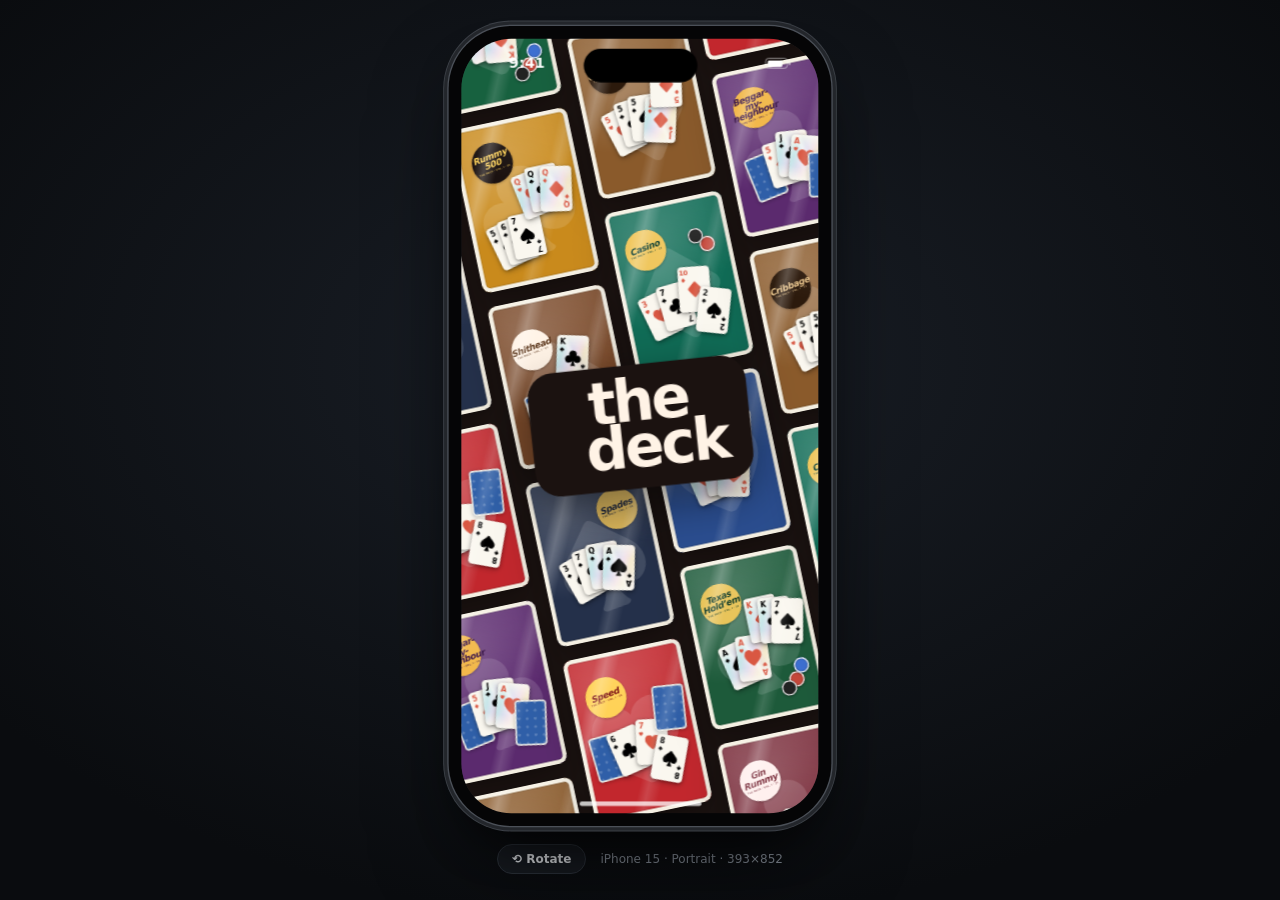
==== index.html @ 00cdc8b8 "Add Slapjack game with cover, rules, and scene" ====
<!doctype html>
<html lang="en">
<head>
  <meta charset="utf-8">
  <meta name="viewport" content="width=device-width, initial-scale=1, maximum-scale=1, user-scalable=no, viewport-fit=cover">
  <meta name="apple-mobile-web-app-capable" content="yes">
  <meta name="mobile-web-app-capable" content="yes">
  <meta name="apple-mobile-web-app-status-bar-style" content="black-translucent">
  <meta name="apple-mobile-web-app-title" content="Deck Lab">
  <meta name="theme-color" content="#0a0c0f">
  <link rel="icon" href="data:,">
  <title>The Deck Lab</title>
  <link rel="stylesheet" href="style.css?v=slapjack">
</head>
<body class="booting route-lobby">
  <div id="app">
    <main id="stage">
      <div id="device-fit">
        <div id="device-scale">
          <div id="device">
            <div id="screen">
              <div id="table">
                <div id="deck">
                  <div class="deck-stack back-art"></div>
                  <span id="deck-count">52</span>
                </div>
              </div>
              <canvas id="ripples" aria-hidden="true"></canvas>
              <div id="cards"></div>
              <div class="edge left" id="edge-left"><span class="count"></span></div>
              <div class="edge right" id="edge-right"><span class="count"></span></div>
              <canvas id="sparkles" aria-hidden="true"></canvas>
              <div id="ui"></div>
              <canvas id="debug"></canvas>
              <button id="lab-back" type="button" aria-label="Back to dev menu">‹</button>
              <div id="lobby"></div>
              <div id="solitaire" class="game-scene"></div>
              <div id="war" class="game-scene"></div>
              <div id="crazy-eights" class="game-scene"></div>
              <div id="go-fish" class="game-scene"></div>
              <div id="hearts" class="game-scene"></div>
              <div id="blackjack" class="game-scene"></div>
              <div id="rummy-500" class="game-scene"></div>
              <div id="shithead" class="game-scene"></div>
              <div id="spades" class="game-scene"></div>
              <div id="speed" class="game-scene"></div>
              <div id="beggar" class="game-scene"></div>
              <div id="cribbage" class="game-scene"></div>
              <div id="casino" class="game-scene"></div>
              <div id="euchre" class="game-scene"></div>
              <div id="poker" class="game-scene"></div>
              <div id="gin" class="game-scene"></div>
              <div id="president" class="game-scene"></div>
              <div id="slapjack" class="game-scene"></div>
              <button id="gear" aria-label="Lab settings">
                <svg viewBox="0 0 24 24" width="20" height="20" aria-hidden="true"><path fill="currentColor" d="M19.4 13a7.5 7.5 0 0 0 0-2l2.1-1.6-2-3.5-2.5 1a7.6 7.6 0 0 0-1.7-1l-.4-2.7h-4l-.4 2.7a7.6 7.6 0 0 0-1.7 1l-2.5-1-2 3.5L4.6 11a7.5 7.5 0 0 0 0 2l-2.1 1.6 2 3.5 2.5-1c.5.4 1.1.7 1.7 1l.4 2.7h4l.4-2.7c.6-.3 1.2-.6 1.7-1l2.5 1 2-3.5zM12 15.5A3.5 3.5 0 1 1 12 8.5a3.5 3.5 0 0 1 0 7z"/></svg>
              </button>
              <div class="statusbar"><span>9:41</span><span class="battery"></span></div>
              <div class="island"></div>
              <div class="home-indicator"></div>
            </div>
          </div>
        </div>
      </div>
      <div id="device-bar">
        <button id="rotate" title="Rotate (R)">⟲ Rotate</button>
        <span id="device-label">iPhone 15</span>
        <span class="keys"><kbd>R</kbd> rotate · <kbd>G</kbd> debug · <kbd>Space</kbd> draw</span>
      </div>
    </main>

    <aside id="panel" aria-label="Lab settings">
      <header>
        <div>
          <div class="title">Deck Lab</div>
          <div class="sub">Hand feel prototype</div>
        </div>
        <button id="panel-close" aria-label="Close settings">✕</button>
      </header>
      <details class="help">
        <summary>Gestures</summary>
        <ul>
          <li><b>Slide</b> across the hand to peek at cards (mouse: just hover)</li>
          <li><b>Tap</b> a card to select it, then tap <b>Play</b> above it</li>
          <li><b>Drag up</b> past the play line, or flick, to play</li>
          <li><b>Drag sideways</b> low in the hand to reorder (or long-press)</li>
          <li><b>Tap the deck</b> to draw · <b>tap the pile</b> to return played cards</li>
          <li>Overflowing hand: swipe it, or use the mouse wheel / trackpad</li>
          <li>Mouse works for everything: click = tap, click-drag = drag</li>
          <li>Double-click a setting's label to reset it</li>
        </ul>
      </details>
      <div id="panel-body"></div>
    </aside>
  </div>
  <div id="safe-probe"></div>
  <script type="module" src="src/main.js?v=slapjack"></script>
</body>
</html>
---- style.css ----
:root {
  --bg: #0a0c0f;
  --panel: #14171c;
  --panel-2: #1b1f26;
  --line: #232830;
  --text: #e7eaee;
  --muted: #8b939e;
  --accent: #5fd4a0;
  --sel: #ffd257;
  --card-paper: #faf7ef;
  --card-ink: #000;
  --card-red: #d95742;
  --ease: cubic-bezier(.45, .05, .25, 1);
  --round: ui-rounded, "SF Pro Rounded", -apple-system, BlinkMacSystemFont, "Segoe UI", system-ui, sans-serif;
  color-scheme: dark;
}

* { box-sizing: border-box; -webkit-tap-highlight-color: transparent; }

html, body {
  margin: 0;
  height: 100%;
  overflow: hidden;
  overscroll-behavior: none;
  background: var(--bg);
  color: var(--text);
  font: 13px/1.4 -apple-system, BlinkMacSystemFont, "SF Pro Text", "Segoe UI", Inter, system-ui, sans-serif;
  -webkit-font-smoothing: antialiased;
  -webkit-text-size-adjust: 100%;
}
body { touch-action: manipulation; }
button { font: inherit; color: inherit; cursor: pointer; }
body.booting *, body.booting *::before, body.booting *::after { transition: none !important; }

#app { display: flex; width: 100%; height: 100%; }

/* ------------------------------------------------------------ stage/frame */

#stage {
  flex: 1;
  min-width: 0;
  display: flex;
  flex-direction: column;
  align-items: center;
  justify-content: center;
  gap: 18px;
  background: radial-gradient(1200px 800px at 50% 40%, #1a1f27 0%, var(--bg) 70%);
}

#device-fit { position: relative; flex: none; transition: width .45s var(--ease), height .45s var(--ease); }
#device-scale {
  position: absolute;
  left: 50%;
  top: 50%;
  transform: translate(-50%, -50%);
  transition: transform .45s var(--ease);
}
#device {
  --bezel: 14px;
  --radius: 55px;
  --sw: 393px;
  --sh: 852px;
  position: relative;
  width: calc(var(--sw) + var(--bezel) * 2);
  height: calc(var(--sh) + var(--bezel) * 2);
  padding: var(--bezel);
  border-radius: calc(var(--radius) + var(--bezel));
  background: #050506;
  box-shadow:
    0 0 0 1.5px #4b5058,
    0 0 0 5px #23262b,
    0 0 0 6px #3c4047,
    0 50px 100px -20px rgba(0, 0, 0, .7),
    0 30px 60px -30px rgba(0, 0, 0, .8);
}

#screen {
  --safe-top: 0px;
  --safe-right: 0px;
  --safe-bottom: 0px;
  --safe-left: 0px;
  --cw: 92px;
  --ch: 129px;
  --card-radius: calc(var(--cw) * .15);
  position: relative;
  width: var(--sw);
  height: var(--sh);
  border-radius: var(--radius);
  overflow: hidden;
  isolation: isolate;
  touch-action: none;
  -webkit-user-select: none;
  user-select: none;
  -webkit-touch-callout: none;
  background:
    radial-gradient(ellipse 75% 65% at 50% 46%, rgba(232, 221, 202, .12) 0%, rgba(232, 221, 202, .035) 45%, transparent 80%),
    #1b1c1f;
}
#screen::before {
  content: '';
  position: absolute;
  inset: 0;
  z-index: -1;
  pointer-events: none;
  opacity: .045;
  background-image: url("data:image/svg+xml,%3Csvg xmlns='http://www.w3.org/2000/svg' width='180' height='180' viewBox='0 0 180 180'%3E%3Cfilter id='grain'%3E%3CfeTurbulence type='fractalNoise' baseFrequency='.78' numOctaves='3' seed='7' stitchTiles='stitch'/%3E%3CfeColorMatrix type='saturate' values='0'/%3E%3C/filter%3E%3Cpath fill='white' filter='url(%23grain)' d='M0 0h180v180H0z'/%3E%3C/svg%3E");
}
#screen * { -webkit-user-select: none; user-select: none; -webkit-touch-callout: none; }

.island {
  position: absolute;
  z-index: 3000;
  pointer-events: none;
  left: 50%;
  top: 11px;
  width: 125px;
  height: 37px;
  border-radius: 20px;
  background: #000;
  transform: translateX(-50%);
}
#device.landscape .island { left: 11px; top: 50%; width: 37px; height: 125px; transform: translateY(-50%); }

.home-indicator {
  position: absolute;
  z-index: 3000;
  pointer-events: none;
  left: 50%;
  bottom: 8px;
  width: 134px;
  height: 5px;
  border-radius: 3px;
  background: rgba(255, 255, 255, .75);
  transform: translateX(-50%);
}
#device.landscape .home-indicator { bottom: 6px; width: 190px; }

.statusbar {
  position: absolute;
  z-index: 2900;
  pointer-events: none;
  top: 0;
  left: 0;
  right: 0;
  height: 54px;
  padding: 0 34px 0 52px;
  display: flex;
  align-items: center;
  justify-content: space-between;
  font-weight: 600;
  font-size: 16px;
  color: #fff;
}
.statusbar .battery {
  position: relative;
  width: 25px;
  height: 12px;
  border: 1.5px solid rgba(255, 255, 255, .55);
  border-radius: 4px;
}
.statusbar .battery::before { content: ''; position: absolute; inset: 1.5px; right: 5px; border-radius: 1.5px; background: #fff; }
.statusbar .battery::after { content: ''; position: absolute; right: -4px; top: 3px; width: 2px; height: 4px; border-radius: 0 1px 1px 0; background: rgba(255, 255, 255, .55); }
#device.landscape .statusbar { display: none; }

#device-bar { display: flex; align-items: center; gap: 14px; color: var(--muted); font-size: 12px; }
#device-bar button {
  border: 1px solid #2c323b;
  background: #171b21;
  border-radius: 999px;
  padding: 6px 14px;
  font-weight: 600;
  color: var(--text);
}
#device-bar button:hover { background: #1f242c; }
kbd {
  font: 600 10px/1 ui-monospace, SFMono-Regular, Menlo, monospace;
  padding: 2px 5px;
  border-radius: 4px;
  border: 1px solid #2c323b;
  background: #14181d;
  color: var(--text);
}

/* ------------------------------------------------------------------ table */

#table { position: absolute; inset: 0; z-index: 0; }

#deck, .deck-pile { position: absolute; width: var(--cw); height: var(--ch); }
#deck .deck-stack,
.deck-pile .deck-stack {
  position: absolute;
  inset: 0;
  overflow: hidden;
  border-radius: var(--card-radius);
  box-shadow:
    0 1px 0 #e3ded2,
    0 3px 0 #aaa395,
    0 5px 0 #e3ded2,
    0 7px 0 #9e9789,
    0 10px 18px rgba(0, 0, 0, .28);
}
#deck.empty .deck-stack,
.deck-pile.empty .deck-stack { background: none; box-shadow: none; border: 2px dashed rgba(255, 255, 255, .2); }
#deck.empty .deck-stack::before,
#deck.empty .back-pattern,
.deck-pile.empty .back-pattern { display: none; }
#deck-count,
.deck-count {
  position: absolute;
  left: 50%;
  top: 100%;
  margin-top: 7px;
  transform: translateX(-50%);
  white-space: nowrap;
  font-size: 11px;
  font-weight: 600;
  color: rgba(255, 255, 255, .6);
}

.back-art {
  background: #fff;
}
.back-pattern {
  position: absolute;
  inset: 0;
  border-radius: inherit;
  background-size: calc(var(--cw) * .8) calc(var(--cw) * .8);
  background-position: center;
}

/* ------------------------------------------------------------------ cards */

#ripples { position: absolute; inset: 0; width: 100%; height: 100%; z-index: 1; pointer-events: none; }
#cards, .cards-layer { position: absolute; inset: 0; z-index: 2; pointer-events: none; }
#sparkles { position: absolute; inset: 0; width: 100%; height: 100%; z-index: 4; pointer-events: none; }

.card {
  position: absolute;
  left: 0;
  top: 0;
  width: var(--cw);
  height: var(--ch);
  margin-left: calc(var(--cw) * -.5);
  margin-top: calc(var(--ch) * -.5);
  will-change: transform;
  perspective: 900px;
}
.card .shadow {
  position: absolute;
  inset: 6% 5%;
  border-radius: var(--card-radius);
  box-shadow: 0 calc(var(--cw) * .18) calc(var(--cw) * .3) rgba(0, 0, 0, .35);
  opacity: 0;
}
.card-inner { position: absolute; inset: 0; transform-style: preserve-3d; }
.face {
  position: absolute;
  inset: 0;
  border-radius: var(--card-radius);
  overflow: hidden;
  -webkit-backface-visibility: hidden;
  backface-visibility: hidden;
}
.front {
  background: var(--card-paper);
  color: var(--card-ink);
  box-shadow:
    0 1px 3px rgba(0, 0, 0, .16),
    0 3px 7px rgba(0, 0, 0, .12);
}
.front.red { color: var(--card-red); }
.back {
  transform: rotateY(180deg);
  box-shadow: 0 2px 5px rgba(0, 0, 0, .2);
}
.card.selected .front {
  box-shadow:
    0 0 0 calc(var(--cw) * .03) var(--sel),
    0 0 calc(var(--cw) * .12) rgba(255, 210, 87, .28),
    0 3px 7px rgba(0, 0, 0, .12);
}

/* Moving paper catches light without changing the solid suit artwork. */
.front,
.back {
  background-image: linear-gradient(var(--card-light-angle, 135deg),
    rgba(255, 255, 255, var(--card-light-highlight, 0)),
    transparent 48%,
    rgba(0, 0, 0, var(--card-light-shade, 0)));
}

/* A quiet pearlescent finish catches the light as foil cards move. */
.card-foil {
  position: absolute;
  inset: 0;
  pointer-events: none;
  background-image:
    radial-gradient(ellipse at 50% 50%, rgba(255, 255, 255, .45), transparent 55%),
    linear-gradient(calc(110deg + var(--foil-angle, 0deg)), transparent 24%, rgba(133, 210, 225, .52) 38%, rgba(182, 184, 239, .5) 46%, rgba(226, 176, 215, .48) 52%, rgba(236, 212, 148, .46) 59%, transparent 72%);
  background-size: 100% 100%, 220% 220%;
  background-position: center;
  -webkit-mask-image: linear-gradient(to bottom, rgba(0, 0, 0, .08), #000 30%, #000 70%, rgba(0, 0, 0, .08));
  mask-image: linear-gradient(to bottom, rgba(0, 0, 0, .08), #000 30%, #000 70%, rgba(0, 0, 0, .08));
  filter: hue-rotate(var(--foil-hue, 0deg));
  opacity: var(--foil-strength, .82);
}
.card-foil::after {
  content: '';
  position: absolute;
  inset: 0;
  background: linear-gradient(calc(65deg + var(--foil-angle, 0deg)), transparent 40%, rgba(255, 255, 255, .16) 46%, rgba(255, 255, 255, .6) 50%, rgba(204, 193, 233, .25) 54%, transparent 60%);
  background-size: 220% 220%;
  background-position: center;
}
.front.foil .corner,
.front.foil .center { z-index: 1; }

.corner {
  position: absolute;
  display: flex;
  flex-direction: column;
  align-items: center;
  gap: calc(var(--cw) * .025);
  width: 23%;
  line-height: 1;
}
.corner.tl { left: 6%; top: 7%; }
.corner.br { right: 6%; bottom: 7%; transform: rotate(180deg); }
.corner b {
  font: 750 calc(var(--cw) * .235)/1 -apple-system, BlinkMacSystemFont, "SF Pro Rounded", "Segoe UI", system-ui, sans-serif;
  letter-spacing: -.055em;
}
.corner b.rank-ten { font-size: calc(var(--cw) * .205); }
.suit-mark { display: block; flex: none; height: auto; overflow: visible; }
.corner .suit-mark { width: 68%; }
.center { position: absolute; inset: 0; display: grid; place-items: center; }
.center .suit-mark { width: 57%; }
.center.ace .suit-mark { width: 65%; }

/* ------------------------------------------------- play buttons & overflow */

#ui, .ui-layer { position: absolute; inset: 0; z-index: 5; pointer-events: none; }

.play-btn {
  position: absolute;
  left: 0;
  top: 0;
  padding: 7px 16px;
  border: 0;
  border-radius: 999px;
  background: var(--sel);
  color: #2b1d00;
  font-size: 13px;
  font-weight: 800;
  letter-spacing: .03em;
  white-space: nowrap;
  box-shadow: 0 4px 14px rgba(0, 0, 0, .35), inset 0 -2px 0 rgba(0, 0, 0, .12);
  pointer-events: auto;
  touch-action: manipulation;
  will-change: transform;
  opacity: 0;
  scale: .5;
  transition: opacity .15s, scale .22s cubic-bezier(.3, 1.6, .5, 1);
}
.play-btn::before { content: ''; position: absolute; inset: -10px -8px; } /* bigger touch target */
.play-btn.show { opacity: 1; scale: 1; }
.play-btn.show:hover { background: #ffdc7a; }
.play-btn.show:active { scale: .9; }
.play-btn:disabled { pointer-events: none; }

.edge {
  position: absolute;
  bottom: 0;
  z-index: 3;
  pointer-events: none;
  opacity: 0;
  transition: opacity .2s;
}
.edge.left { left: 0; }
.edge.right { right: 0; }
.edge.show { opacity: 1; }
.edge::before {
  content: '';
  position: absolute;
  inset: 0;
  display: none;
  -webkit-mask-image: linear-gradient(to bottom, transparent 0, #000 45%);
  mask-image: linear-gradient(to bottom, transparent 0, #000 45%);
}
[data-hint="fade"] > .edge::before,
[data-hint="both"] > .edge::before { display: block; }
.edge.left::before { background: linear-gradient(to right, rgba(0, 0, 0, .85), rgba(0, 0, 0, 0)); }
.edge.right::before { background: linear-gradient(to left, rgba(0, 0, 0, .85), rgba(0, 0, 0, 0)); }
.edge .count {
  display: none;
  position: absolute;
  top: -28px;
  padding: 4px 9px;
  border-radius: 999px;
  background: rgba(0, 0, 0, .55);
  color: #fff;
  font-size: 11px;
  font-weight: 700;
  white-space: nowrap;
}
.edge.left .count { left: calc(var(--safe-left) + 8px); }
.edge.right .count { right: calc(var(--safe-right) + 8px); }
[data-hint="count"] > .edge .count,
[data-hint="both"] > .edge .count { display: block; }

/* ---------------------------------------------------------- debug & gear */

#debug { position: absolute; inset: 0; width: 100%; height: 100%; z-index: 2000; pointer-events: none; display: none; }

#gear {
  position: absolute;
  z-index: 2500;
  top: calc(var(--safe-top) + 8px);
  right: calc(var(--safe-right) + 10px);
  width: 38px;
  height: 38px;
  display: none;
  place-items: center;
  border: 0;
  border-radius: 50%;
  color: rgba(255, 255, 255, .85);
  background: rgba(0, 0, 0, .3);
  -webkit-backdrop-filter: blur(8px);
  backdrop-filter: blur(8px);
}
body.panel-overlay #gear { display: grid; }

/* ------------------------------------------------------------------ panel */

#panel {
  flex: none;
  width: 340px;
  height: 100%;
  overflow-y: auto;
  -webkit-overflow-scrolling: touch;
  overscroll-behavior: contain;
  background: var(--panel);
  border-left: 1px solid var(--line);
  padding-bottom: 40px;
}
#panel header {
  position: sticky;
  top: 0;
  z-index: 1;
  display: flex;
  align-items: center;
  justify-content: space-between;
  padding: 14px 16px 12px;
  border-bottom: 1px solid var(--line);
  background: rgba(20, 23, 28, .94);
  -webkit-backdrop-filter: blur(10px);
  backdrop-filter: blur(10px);
}
#panel .title { font-weight: 700; font-size: 15px; }
#panel .sub { color: var(--muted); font-size: 12px; }
#panel-close {
  display: none;
  width: 30px;
  height: 30px;
  border: 0;
  border-radius: 50%;
  background: #252a32;
}
body.panel-overlay #panel-close { display: block; }

.help { padding: 10px 16px; border-bottom: 1px solid var(--line); color: var(--muted); }
.help summary { cursor: pointer; font-weight: 600; color: var(--text); }
.help ul { margin: 8px 0 2px; padding-left: 18px; }
.help li { margin: 3px 0; }
.help b { color: var(--text); font-weight: 600; }

.group { padding: 10px 16px 8px; border-bottom: 1px solid var(--line); }
.group summary {
  cursor: pointer;
  list-style: none;
  font-size: 11px;
  font-weight: 700;
  letter-spacing: .08em;
  text-transform: uppercase;
  color: var(--muted);
  padding: 2px 0 4px;
}
.group summary::-webkit-details-marker { display: none; }
.group summary::before {
  content: '';
  display: inline-block;
  width: 5px;
  height: 5px;
  margin: 0 9px 2px 1px;
  border-right: 1.5px solid currentColor;
  border-bottom: 1.5px solid currentColor;
  transform: rotate(-45deg);
  transition: transform .15s;
}
.group[open] summary::before { transform: rotate(45deg); }

.row { margin: 9px 0; }
.row.inline { display: flex; align-items: center; justify-content: space-between; gap: 10px; }
.row-head { display: flex; justify-content: space-between; align-items: baseline; gap: 10px; cursor: default; }
.row-head output { color: var(--accent); font-variant-numeric: tabular-nums; font-weight: 600; font-size: 12px; }
.row label { color: var(--text); }

input[type=range] {
  -webkit-appearance: none;
  appearance: none;
  width: 100%;
  height: 22px;
  margin: 2px 0 0;
  background: transparent;
  --p: 50%;
}
input[type=range]:focus { outline: none; }
input[type=range]::-webkit-slider-runnable-track {
  height: 4px;
  border-radius: 2px;
  background: linear-gradient(to right, var(--accent) var(--p), #2a3038 var(--p));
}
input[type=range]::-webkit-slider-thumb {
  -webkit-appearance: none;
  width: 16px;
  height: 16px;
  margin-top: -6px;
  border-radius: 50%;
  background: #fff;
  box-shadow: 0 1px 3px rgba(0, 0, 0, .5);
}
input[type=range]::-moz-range-track { height: 4px; border-radius: 2px; background: #2a3038; }
input[type=range]::-moz-range-progress { height: 4px; border-radius: 2px; background: var(--accent); }
input[type=range]::-moz-range-thumb { width: 16px; height: 16px; border: 0; border-radius: 50%; background: #fff; }

.switch { position: relative; flex: none; width: 38px; height: 22px; }
.switch input { position: absolute; inset: 0; margin: 0; opacity: 0; cursor: pointer; }
.switch span { position: absolute; inset: 0; border-radius: 11px; background: #2a3038; transition: background .15s; pointer-events: none; }
.switch span::after {
  content: '';
  position: absolute;
  left: 2px;
  top: 2px;
  width: 18px;
  height: 18px;
  border-radius: 50%;
  background: #fff;
  transition: transform .18s var(--ease);
}
.switch input:checked + span { background: var(--accent); }
.switch input:checked + span::after { transform: translateX(16px); }

.seg { display: flex; margin-top: 6px; padding: 2px; border-radius: 9px; background: #0e1014; }
.seg button { flex: 1; padding: 6px 0; border: 0; border-radius: 7px; background: none; color: var(--muted); font-weight: 600; }
.seg button.on { background: #2a2f38; color: #fff; }

.btns { display: flex; flex-wrap: wrap; gap: 6px; margin: 6px 0 8px; }
.pill {
  padding: 6px 11px;
  border: 1px solid #2c323b;
  border-radius: 999px;
  background: var(--panel-2);
  font-size: 12px;
  font-weight: 600;
}
.pill:hover { background: #232830; }
.pill:active { transform: scale(.97); }
.pill.danger { color: #ff8e8e; }

.io-text {
  display: block;
  width: 100%;
  margin-top: 6px;
  padding: 8px 10px;
  resize: vertical;
  border: 1px solid #2c323b;
  border-radius: 8px;
  background: #0e1014;
  color: var(--text);
  font: 11px/1.45 ui-monospace, SFMono-Regular, Menlo, monospace;
}
.io-text:focus { outline: none; border-color: var(--accent); }
.io-status { min-height: 16px; margin-bottom: 4px; color: var(--muted); font-size: 12px; }
.io-status.ok { color: var(--accent); }
.io-status.err { color: #ff8e8e; }

/* --------------------------------------------- overlay panel (phone/narrow) */

body.panel-overlay #panel {
  position: fixed;
  z-index: 50;
  left: 0;
  right: 0;
  bottom: 0;
  width: auto;
  height: auto;
  max-height: 56vh;
  border-left: 0;
  border-radius: 18px 18px 0 0;
  background: rgba(20, 23, 28, .86);
  -webkit-backdrop-filter: blur(16px);
  backdrop-filter: blur(16px);
  box-shadow: 0 -10px 40px rgba(0, 0, 0, .5);
  padding-bottom: calc(env(safe-area-inset-bottom, 0px) + 24px);
  transform: translateY(105%);
  transition: transform .32s cubic-bezier(.2, .8, .2, 1);
}
body.panel-overlay #panel header { background: transparent; border-radius: 18px 18px 0 0; }
body.panel-overlay.panel-open #panel { transform: none; }

@media (orientation: landscape) {
  body.panel-overlay #panel {
    top: 0;
    left: auto;
    width: min(340px, 50vw);
    max-height: none;
    border-radius: 18px 0 0 18px;
    padding-right: env(safe-area-inset-right, 0px);
    transform: translateX(105%);
  }
}

/* ------------------------------------------------------------ lobby/routes */

#lobby {
  position: absolute;
  inset: 0;
  z-index: 2600;
  display: none;
  overflow-y: auto;
  -webkit-overflow-scrolling: touch;
  overscroll-behavior: contain;
  touch-action: pan-y;
  scrollbar-width: none;
  border-radius: inherit;
  padding: calc(var(--safe-top) + 14px) calc(var(--safe-right) + 18px) calc(var(--safe-bottom) + 24px) calc(var(--safe-left) + 18px);
  background:
    radial-gradient(ellipse 90% 55% at 50% 0%, rgba(95, 212, 160, .10) 0%, transparent 70%),
    #121417;
}
body.route-lobby #lobby,
body.zooming #lobby { display: block; }
body.zooming .game-scene { pointer-events: none; will-change: transform, clip-path; }
body.zooming .game-scene.zoom-out { display: block; }
body.zooming #lobby { pointer-events: none; will-change: transform; }
body:not(.route-lab) #panel,
body:not(.route-lab) #gear,
body:not(.route-lab) #device-bar .keys { display: none !important; }
body:not(.route-lab) #lab-back { display: none; }
body:not(.route-lobby) .lobby-toast { display: none; }
body.panel-overlay #lab-back { right: calc(var(--safe-right) + 56px); }

.lobby-view { max-width: 520px; margin: 0 auto; }
/* ---------------------------------------------- lobby: game select carousel */

#lobby.carousel { overflow: hidden; padding: 0; touch-action: none; background: #f08a3c; }
.gs {
  --gs-cover: #2f8f5b;
  --gs-bg: #ffb53d;
  --gs-edge: #ef7fb0;
  position: absolute;
  inset: 0;
  max-width: none;
  display: flex;
  flex-direction: column;
  overflow: hidden;
  container-type: size;
  color: #1b1210;
  font-family: var(--round);
  background: var(--gs-edge);
  transition: background-color .6s;
}
/* The big soft disc behind the covers: one per game, the newest grows over the last. */
.gs-discs { position: absolute; inset: 0; pointer-events: none; }
.gs-disc {
  position: absolute;
  left: 50%;
  top: 52%;
  width: min(205cqw, 165cqh);
  aspect-ratio: 1;
  border-radius: 50%;
  transform: translate(-50%, -50%);
  background: radial-gradient(circle, color-mix(in srgb, var(--gs-bg) 88%, #fff) 0%, var(--gs-bg) 40%, var(--gs-bg) 64%, color-mix(in srgb, var(--gs-bg) 60%, var(--gs-edge)) 69%, transparent 71%);
  pointer-events: none;
}
/* Film grain over everything. */
.gs::after {
  content: '';
  position: absolute;
  inset: 0;
  pointer-events: none;
  opacity: .13;
  mix-blend-mode: multiply;
  background-image: url("data:image/svg+xml,%3Csvg xmlns='http://www.w3.org/2000/svg' width='160' height='160'%3E%3Cfilter id='n'%3E%3CfeTurbulence type='fractalNoise' baseFrequency='.9' numOctaves='2' stitchTiles='stitch'/%3E%3CfeColorMatrix type='saturate' values='0'/%3E%3C/filter%3E%3Crect width='160' height='160' filter='url(%23n)'/%3E%3C/svg%3E");
}

.gs-head {
  position: relative;
  z-index: 2;
  flex: none;
  display: flex;
  justify-content: center;
  padding: calc(var(--safe-top) + 8px) calc(var(--safe-right) + 12px) 0 calc(var(--safe-left) + 12px);
}
.gs-logo {
  display: flex;
  flex-direction: column;
  align-items: center;
  font: 900 26px/.78 var(--round);
  letter-spacing: -.05em;
  color: #1b1210;
}
.gs-logo span:last-child { margin-left: .5em; }

.gs-stage {
  --cover: 300px;
  position: relative;
  z-index: 1;
  flex: 1;
  min-height: 0;
  perspective: 900px;
  perspective-origin: 50% 45%;
  touch-action: none;
  cursor: grab;
}
.gs-stage:active { cursor: grabbing; }
.gs-item {
  position: absolute;
  left: 50%;
  top: 46%;
  width: var(--cover);
  height: calc(var(--cover) * 1.4);
  padding: 0;
  border: 0;
  border-radius: calc(var(--cover) * .07);
  background: none;
  transform-style: preserve-3d;
  will-change: transform;
  -webkit-box-reflect: below 6px linear-gradient(transparent 78%, rgba(255, 255, 255, .18));
}
.gs-item:focus-visible { outline: 3px solid #1b1210; outline-offset: 4px; }
.gs-item.soon .cv::after { content: 'SOON'; position: absolute; right: 5cqw; bottom: 4cqw; padding: 1.2cqw 3cqw; border-radius: 99px; background: rgba(0, 0, 0, .55); color: #fff; font: 900 4cqw/1 var(--round); letter-spacing: .08em; }

.gs-info {
  position: absolute;
  z-index: 200;
  left: 50%;
  top: calc(46% + var(--cover) * .7 + 14px);
  width: calc(100% - 24px);
  transform: translateX(-50%);
  text-align: center;
  line-height: 1.25;
  color: #1b1210;
  pointer-events: none;
}
.gs-title { font: 900 24px/1.1 var(--round); letter-spacing: -.03em; white-space: nowrap; overflow: hidden; text-overflow: ellipsis; }
.gs-sub { margin-top: 3px; font-size: 14px; font-weight: 700; opacity: .8; white-space: nowrap; overflow: hidden; text-overflow: ellipsis; }
.gs-meta { font-size: 12px; font-weight: 600; opacity: .6; white-space: nowrap; overflow: hidden; text-overflow: ellipsis; }
.gs-toggle {
  position: relative;
  display: inline-grid;
  grid-template-columns: 1fr 1fr;
  margin: 8px 0 4px;
  padding: 3px;
  border: 2px solid #1b1210;
  border-radius: 999px;
  pointer-events: auto;
}
.gs-toggle[hidden] { display: none; }
/* The dark pill slides under the chosen side. */
.gs-toggle::before {
  content: '';
  position: absolute;
  top: 3px;
  bottom: 3px;
  left: 3px;
  width: calc(50% - 3px);
  border-radius: 999px;
  background: #1b1210;
  transition: transform .28s cubic-bezier(.3, 1.3, .5, 1);
}
.gs-toggle[data-mode="multi"]::before { transform: translateX(100%); }
.gs-toggle-btn {
  position: relative;
  min-width: 64px;
  padding: 5px 12px;
  border: 0;
  border-radius: 999px;
  background: none;
  color: #1b1210;
  font: 800 13px/1 var(--round);
  transition: color .2s;
  touch-action: manipulation;
}
.gs-toggle-btn[aria-checked="true"] { color: #fff6ee; }
.gs-info .swap { animation: gs-swap .35s cubic-bezier(.2, .8, .2, 1); }
@keyframes gs-swap { from { opacity: 0; transform: translateY(5px); } }
#lobby.carousel + .lobby-toast { bottom: calc(var(--safe-bottom) + 58px); }
/* Short landscape screens: card a bit higher, and the tagline drops out. */
@container (orientation: landscape) {
  .gs-item { top: 37%; }
  .gs-info { top: calc(37% + var(--cover) * .7 + 8px); }
  .gs-toggle { margin-top: 5px; }
  .gs-title { font-size: 20px; }
  .gs-meta { display: none; }
}
.gs-dots { position: relative; z-index: 2; flex: none; display: flex; justify-content: center; gap: 6px; padding: 4px 0 calc(var(--safe-bottom) + 18px); }
.gs-dot { width: 8px; height: 8px; padding: 0; border: 2px solid #1b1210; border-radius: 50%; background: none; opacity: .45; transition: opacity .2s, background-color .2s, transform .2s; }
.gs-dot.on { background: #1b1210; opacity: 1; transform: scale(1.15); }
.gs-dev {
  position: absolute;
  z-index: 3;
  right: calc(var(--safe-right) + 14px);
  bottom: calc(var(--safe-bottom) + 12px);
  padding: 4px 10px;
  border: 1.5px solid rgba(27, 18, 16, .5);
  border-radius: 999px;
  color: rgba(27, 18, 16, .75);
  font: 800 12px/1.2 var(--round);
  text-decoration: none;
}
.gs-dev:hover { border-color: #1b1210; color: #1b1210; }

/* ------------------------------------------------------------------ intro */

/* The backdrop sits under the lobby and the cards over it, so the lobby can zoom in between. */
#intro-bg { position: absolute; inset: 0; z-index: 2590; background: #1b1210; pointer-events: none; }
#intro {
  position: absolute;
  inset: 0;
  z-index: 2700; /* over the lobby, under the status bar and island */
  overflow: hidden;
  touch-action: none;
  cursor: pointer;
}
body:has(#intro) #lobby { will-change: transform, opacity; }
.in-grid { position: absolute; left: 50%; top: 50%; transform: translate(-50%, -50%) rotate(-12deg); }
.in-col { position: absolute; top: 0; will-change: transform; }
.in-card { position: absolute; left: 0; will-change: transform; animation: in-pop .5s cubic-bezier(.3, 1.5, .5, 1) var(--d) both; }
@keyframes in-pop { from { transform: scale(0) rotate(-14deg); opacity: 0; } }
.in-logo {
  position: absolute;
  left: 50%;
  top: 50%;
  display: flex;
  flex-direction: column;
  align-items: center;
  padding: 16px 26px 20px;
  border-radius: 28px;
  background: #1b1210;
  color: #fff3e6;
  font: 900 64px/.78 var(--round);
  letter-spacing: -.05em;
  box-shadow: 0 18px 50px rgba(0, 0, 0, .45);
  transform: translate(-50%, -50%) rotate(-6deg);
  animation: in-logo .6s cubic-bezier(.3, 1.6, .5, 1) 1.5s both;
}
.in-logo span:last-child { margin-left: .5em; }
@keyframes in-logo { from { transform: translate(-50%, -50%) rotate(-30deg) scale(.2); opacity: 0; } }

/* ------------------------------------------------------------- the covers */

.cv {
  --cw: 27cqw;
  --ch: calc(var(--cw) * 1.4);
  --card-radius: calc(var(--cw) * .12);
  position: absolute;
  inset: 0;
  overflow: hidden;
  container-type: size;
  --w: var(--cover, 300px); /* the card's width; cq units here would measure the lobby */
  border-radius: calc(var(--w) * .07);
  background:
    radial-gradient(circle at 30% 25%, rgba(255, 255, 255, .22), transparent 55%),
    var(--cv);
  /* A thin paper edge, like a printed card. */
  box-shadow: inset 0 0 0 calc(var(--w) * .035) #f6f1e4, inset 0 0 0 calc(var(--w) * .042) rgba(0, 0, 0, .12), 0 18px 40px rgba(0, 0, 0, .28), 0 2px 6px rgba(0, 0, 0, .15);
}
.gs-item.soon .cv { filter: saturate(.55) brightness(.92); }
.cv-suit { position: absolute; left: 50%; top: 56%; width: 92%; transform: translate(-50%, -50%) rotate(-8deg); color: rgba(255, 255, 255, .13); }
.cv-suit .suit-mark { width: 100%; }
.cv-card {
  position: absolute;
  width: var(--cw);
  height: var(--ch);
  transform: translate(-50%, -50%) rotate(var(--r));
  filter: drop-shadow(0 1.2cqw 1.6cqw rgba(0, 0, 0, .28));
}
.cv-card .face { backface-visibility: visible; -webkit-backface-visibility: visible; }
.cv-back {
  position: absolute;
  inset: 0;
  overflow: hidden;
  border-radius: var(--card-radius);
  background-color: #2f5fa8;
  box-shadow: inset 0 0 0 calc(var(--cw) * .05) #f4f1e8;
}
.cv-back .back-pattern { inset: calc(var(--cw) * .05); background-size: calc(var(--cw) * .5) calc(var(--cw) * .5); filter: brightness(0) invert(1); opacity: .22; }
.cv-chip {
  position: absolute;
  width: 13cqw;
  height: 13cqw;
  border-radius: 50%;
  transform: translate(-50%, -50%);
  box-shadow: inset 0 0 0 1.2cqw rgba(255, 255, 255, .85), inset 0 0 0 2cqw rgba(0, 0, 0, .15), 0 1cqw 2cqw rgba(0, 0, 0, .3);
}
.cv-sticker {
  position: absolute;
  width: 34cqw;
  height: 34cqw;
  display: flex;
  flex-direction: column;
  align-items: center;
  justify-content: center;
  gap: 1.5cqw;
  padding: 3cqw;
  border-radius: 50%;
  background: var(--sc);
  color: var(--si);
  text-align: center;
  transform: translate(-50%, -50%) rotate(-9deg);
  box-shadow: 0 .8cqw 2cqw rgba(0, 0, 0, .2);
}
.cv-sticker-title { font: italic 900 7.4cqw/.9 var(--round); letter-spacing: -.04em; }
.cv-sticker-small { font: 800 2cqw/1 var(--round); letter-spacing: .06em; opacity: .75; }
/* Plastic wrap: soft diagonal highlights over the whole sleeve. */
.cv-wrap {
  position: absolute;
  inset: 0;
  pointer-events: none;
  background:
    linear-gradient(115deg, transparent 18%, rgba(255, 255, 255, .22) 24%, transparent 31%),
    linear-gradient(115deg, transparent 58%, rgba(255, 255, 255, .14) 63%, transparent 70%),
    linear-gradient(200deg, rgba(255, 255, 255, .1), transparent 40%);
  mix-blend-mode: screen;
}


.lobby-header { display: flex; align-items: center; gap: 10px; margin: 6px 0 20px; }
.lobby-titles { flex: 1; min-width: 0; }
.lobby-title { margin: 0; font-size: 28px; font-weight: 800; letter-spacing: -.01em; }
.lobby-sub { color: var(--muted); font-size: 14px; }
.lobby-icon-btn, #lab-back {
  flex: none;
  display: grid;
  place-items: center;
  width: 38px;
  height: 38px;
  border: 0;
  border-radius: 50%;
  color: rgba(255, 255, 255, .9);
  background: rgba(255, 255, 255, .08);
  font-size: 26px;
  line-height: 1;
  padding-bottom: 3px;
  text-decoration: none;
}
.lobby-dev-btn {
  flex: none;
  padding: 6px 12px;
  border: 1px solid #2c323b;
  border-radius: 999px;
  color: var(--muted);
  font: 600 12px/1 ui-monospace, SFMono-Regular, Menlo, monospace;
  text-decoration: none;
}
.lobby-dev-btn:hover { color: var(--text); border-color: #3a414c; }


.lobby-list { list-style: none; margin: 0; padding: 0; display: grid; gap: 8px; }
.lobby-item {
  width: 100%;
  display: flex;
  align-items: center;
  gap: 12px;
  padding: 14px 16px;
  border: 1px solid var(--line);
  border-radius: 14px;
  background: #181b20;
  color: inherit;
  text-align: left;
  text-decoration: none;
  touch-action: pan-y;
  transition: background .15s, transform .12s;
}
.lobby-item:hover { background: #1e2228; }
.lobby-item:active { transform: scale(.98); }
.lobby-item-text { flex: 1; min-width: 0; }
.lobby-item-name { font-size: 16px; font-weight: 700; }
.lobby-item-blurb { color: var(--muted); font-size: 13px; }
.lobby-chevron { flex: none; color: var(--muted); font-size: 24px; }

.lobby-toast {
  position: absolute;
  z-index: 2700;
  left: 50%;
  bottom: calc(var(--safe-bottom) + 28px);
  padding: 9px 16px;
  border-radius: 999px;
  background: rgba(40, 45, 53, .95);
  font-size: 14px;
  font-weight: 600;
  white-space: nowrap;
  pointer-events: none;
  opacity: 0;
  transform: translate(-50%, 8px);
  transition: opacity .2s, transform .2s;
}
.lobby-toast.show { opacity: 1; transform: translate(-50%, 0); }

/* Top right: the deck sits top left. Moves left of the gear when it shows. */
#lab-back {
  position: absolute;
  z-index: 2500;
  top: calc(var(--safe-top) + 8px);
  right: calc(var(--safe-right) + 10px);
  background: rgba(0, 0, 0, .3);
  -webkit-backdrop-filter: blur(8px);
  backdrop-filter: blur(8px);
}

/* ---------------------------------------------------------- game scenes */

.game-scene {
  --cw: 50px;
  --ch: 70px;
  --card-radius: 6px;
  --bar-h: 46px;
  position: absolute;
  inset: 0;
  z-index: 2600;
  display: none;
  overflow: hidden;
  touch-action: none;
  background:
    radial-gradient(ellipse 80% 60% at 50% 40%, rgba(70, 150, 105, .35) 0%, transparent 75%),
    #12301f;
}
body.route-game .game-scene.active { display: block; }
/* A scene that just switched modes shows only its bar and the setup card until the deal. */
.game-scene.fresh > :not(.game-win):not(.game-top) { visibility: hidden; }
#solitaire.dragging { cursor: grabbing !important; }

.sol-slots, .sol-cards { position: absolute; inset: 0; pointer-events: none; }
.sol-slot {
  position: absolute;
  left: 0;
  top: 0;
  width: var(--cw);
  height: var(--ch);
  display: grid;
  place-items: center;
  border-radius: var(--card-radius);
  border: 1.5px solid rgba(255, 255, 255, .16);
  background: rgba(0, 0, 0, .12);
  color: rgba(255, 255, 255, .2);
  font-size: calc(var(--cw) * .38);
  font-weight: 800;
}
.sol-slot-t { border-style: dashed; border-color: rgba(255, 255, 255, .1); background: none; color: rgba(255, 255, 255, .1); }
.sol-recycle { opacity: 0; font-size: calc(var(--cw) * .5); transition: opacity .2s; }
.sol-slot-s.can-recycle .sol-recycle { opacity: 1; color: rgba(255, 255, 255, .5); }

/* Small cards: rank and suit side by side so a fanned column stays readable. */
#solitaire .corner { width: auto; flex-direction: row; align-items: center; gap: calc(var(--cw) * .03); }
#solitaire .corner.tl { left: 7%; top: 5%; }
#solitaire .corner.br { display: none; }
#solitaire .corner b { font-size: calc(var(--cw) * .32); letter-spacing: -.06em; }
#solitaire .corner b.rank-ten { font-size: calc(var(--cw) * .29); }
#solitaire .corner .suit-mark { width: calc(var(--cw) * .22); }
#solitaire .center { top: 30%; }
#solitaire .center .suit-mark { width: 52%; }
#solitaire .center.ace .suit-mark { width: 60%; }
/* Colored backs so face-down cards read as face-down at a glance. */
.game-scene .back {
  background-color: #2f5fa8;
  box-shadow: inset 0 0 0 calc(var(--cw) * .05) #f4f1e8, 0 1px 3px rgba(0, 0, 0, .3);
}
.game-scene .back-pattern {
  inset: calc(var(--cw) * .05);
  border-radius: calc(var(--card-radius) * .7);
  background-size: calc(var(--cw) * .5) calc(var(--cw) * .5);
  filter: brightness(0) invert(1);
  opacity: .22;
}

.game-bar {
  position: absolute;
  left: 0;
  right: 0;
  height: var(--bar-h);
  display: flex;
  align-items: center;
  gap: 8px;
  padding: 0 calc(var(--safe-right) + 10px) 0 calc(var(--safe-left) + 10px);
  z-index: 6000;
}
.game-top { top: var(--safe-top); }
.game-bottom { bottom: calc(var(--safe-bottom) + 6px); justify-content: center; }
.game-title { flex: 1; font-size: 17px; font-weight: 800; }
.game-stats { color: rgba(255, 255, 255, .7); font-size: 13px; font-weight: 600; font-variant-numeric: tabular-nums; }
.game-icon {
  flex: none;
  display: grid;
  place-items: center;
  width: 36px;
  height: 36px;
  padding: 0 0 3px;
  border: 0;
  border-radius: 50%;
  background: rgba(0, 0, 0, .25);
  font-size: 26px;
  line-height: 1;
}
.game-btn {
  padding: 9px 14px;
  border: 0;
  border-radius: 999px;
  background: rgba(0, 0, 0, .3);
  font-size: 14px;
  font-weight: 700;
  white-space: nowrap;
  touch-action: manipulation;
}
.game-btn:hover { background: rgba(0, 0, 0, .42); }
.game-btn:active { transform: scale(.95); }
.game-btn:disabled { opacity: .35; pointer-events: none; }
.game-btn.accent { background: var(--sel); color: #2b1d00; }
.game-btn[hidden] { display: none; }

.game-win {
  position: absolute;
  inset: 0;
  z-index: 7000;
  display: grid;
  place-items: center;
  background: rgba(0, 0, 0, .35);
  opacity: 0;
  pointer-events: none;
  transition: opacity .3s;
}
.game-win.show { opacity: 1; pointer-events: auto; }
.game-win-card {
  padding: 24px 28px;
  border-radius: 20px;
  background: rgba(20, 23, 28, .92);
  -webkit-backdrop-filter: blur(12px);
  backdrop-filter: blur(12px);
  text-align: center;
  transform: scale(.9);
  transition: transform .35s cubic-bezier(.3, 1.5, .5, 1);
}
.game-win.show .game-win-card { transform: none; }
.game-win-title { font-size: 26px; font-weight: 800; }
.game-win-stats { margin: 4px 0 18px; color: var(--muted); font-size: 14px; }
.game-win-actions { display: flex; gap: 8px; justify-content: center; }

/* -------------------------------------------------------------------- war */

#war {
  background:
    radial-gradient(ellipse 80% 55% at 50% 50%, rgba(160, 70, 60, .28) 0%, transparent 75%),
    #2a1716;
}
.war-cards { position: absolute; inset: 0; pointer-events: none; }
#war .cpu-back .back { background-color: #b5413a; }

.war-label, .war-hint, .war-banner {
  position: absolute;
  left: 0;
  top: 0;
  pointer-events: none;
  white-space: nowrap;
}
.war-label { display: flex; flex-direction: column; gap: 1px; z-index: 5000; }
.war-name { font-size: 15px; font-weight: 800; }
.war-count { color: rgba(255, 255, 255, .65); font-size: 13px; font-weight: 600; font-variant-numeric: tabular-nums; }
.war-label-you .war-name { color: #8fb7ff; }
.war-label-cpu .war-name { color: #ff9a8f; }
#war:not(.landscape) .war-label { text-align: left; }

.war-hint {
  z-index: 5000;
  color: rgba(255, 255, 255, .55);
  font-size: 14px;
  font-weight: 600;
  opacity: 0;
  transition: opacity .3s;
}
.war-hint.show { opacity: 1; animation: war-pulse 1.8s ease-in-out infinite; }
@keyframes war-pulse { 50% { color: rgba(255, 255, 255, .85); } }

.war-banner {
  z-index: 5500;
  padding: 8px 18px;
  border-radius: 999px;
  background: rgba(0, 0, 0, .55);
  -webkit-backdrop-filter: blur(8px);
  backdrop-filter: blur(8px);
  font-size: 17px;
  font-weight: 800;
  opacity: 0;
  scale: .7;
  transition: opacity .18s, scale .3s cubic-bezier(.3, 1.6, .5, 1);
}
.war-banner.show { opacity: 1; scale: 1; }
.war-banner.you { color: #8fb7ff; }
.war-banner.cpu { color: #ff9a8f; }
.war-banner.war { background: var(--sel); color: #2b1d00; font-size: 24px; letter-spacing: .06em; }

/* ----------------------------------------------------------- crazy eights */

#crazy-eights {
  --card-radius: calc(var(--cw) * .15);
  background:
    radial-gradient(ellipse 80% 55% at 50% 45%, rgba(70, 110, 170, .3) 0%, transparent 75%),
    #141c2c;
}
.game-scene .deck-stack { background-color: #2f5fa8; }
.c8-fx { position: absolute; inset: 0; width: 100%; height: 100%; z-index: 1; pointer-events: none; }
.c8-sparkles { z-index: 4; }
#crazy-eights.must-draw .deck-pile:not(.empty) .deck-stack { animation: c8-glow 1.4s ease-in-out infinite; }
@keyframes c8-glow {
  50% { box-shadow: 0 0 0 3px var(--sel), 0 0 22px rgba(255, 210, 87, .55), 0 10px 18px rgba(0, 0, 0, .28); }
}
.c8-dim .front { filter: brightness(.72) saturate(.65); transition: filter .2s; }
.game-btn.small { padding: 7px 12px; font-size: 13px; }

.c8-cpu-count, .c8-suit, .c8-toast { position: absolute; left: 0; top: 0; pointer-events: none; white-space: nowrap; }
#crazy-eights .game-title { flex: none; white-space: nowrap; }
.c8-status { flex: 1; min-width: 0; overflow: hidden; text-overflow: ellipsis; white-space: nowrap; text-align: right; transition: color .2s; }
.c8-status.mine { color: var(--sel); }
.c8-cpu-count { z-index: 3; color: rgba(255, 255, 255, .6); font-size: 12px; font-weight: 700; }
.c8-suit {
  z-index: 3;
  display: grid;
  place-items: center;
  width: 38px;
  height: 38px;
  border-radius: 50%;
  background: var(--card-paper);
  color: #000;
  box-shadow: 0 3px 10px rgba(0, 0, 0, .35);
  opacity: 0;
  scale: .4;
  transition: opacity .2s, scale .3s cubic-bezier(.3, 1.6, .5, 1);
}
.c8-suit.red { color: var(--card-red); }
.c8-suit.show { opacity: 1; scale: 1; }
.c8-suit .suit-mark { width: 22px; }
.c8-toast {
  z-index: 5500;
  padding: 7px 14px;
  border-radius: 999px;
  background: rgba(0, 0, 0, .6);
  -webkit-backdrop-filter: blur(8px);
  backdrop-filter: blur(8px);
  font-size: 13px;
  font-weight: 600;
  opacity: 0;
  transition: opacity .2s;
}
.c8-toast.show { opacity: 1; }

.c8-picker {
  position: absolute;
  inset: 0;
  z-index: 6500;
  display: grid;
  place-items: center;
  background: rgba(0, 0, 0, .3);
  opacity: 0;
  pointer-events: none;
  transition: opacity .2s;
}
.c8-picker.show { opacity: 1; pointer-events: auto; }
.c8-picker-card {
  padding: 18px 18px 20px;
  border-radius: 20px;
  background: rgba(20, 23, 28, .92);
  -webkit-backdrop-filter: blur(12px);
  backdrop-filter: blur(12px);
  text-align: center;
  transform: scale(.9);
  transition: transform .3s cubic-bezier(.3, 1.5, .5, 1);
}
.c8-picker.show .c8-picker-card { transform: none; }
.c8-picker-title { margin-bottom: 14px; font-size: 17px; font-weight: 800; }
.c8-picker-row { display: flex; gap: 10px; }
.c8-suit-btn {
  display: grid;
  place-items: center;
  width: 62px;
  height: 78px;
  border: 0;
  border-radius: 10px;
  background: var(--card-paper);
  color: #000;
  box-shadow: 0 4px 12px rgba(0, 0, 0, .35);
  touch-action: manipulation;
  transition: transform .12s;
}
.c8-suit-btn.red { color: var(--card-red); }
.c8-suit-btn:hover { transform: translateY(-3px); }
.c8-suit-btn:active { transform: scale(.94); }
.c8-suit-btn .suit-mark { width: 34px; }

/* ---------------------------------------------------------------- go fish */

#go-fish {
  --card-radius: calc(var(--cw) * .15);
  background:
    radial-gradient(ellipse 80% 55% at 50% 45%, rgba(40, 150, 160, .3) 0%, transparent 75%),
    #0f2428;
}
#go-fish .game-title { flex: none; white-space: nowrap; }
.gf-status { flex: 1; min-width: 0; overflow: hidden; text-overflow: ellipsis; white-space: nowrap; text-align: right; transition: color .2s; }
.gf-status.mine { color: var(--sel); }
.gf-label, .gf-say, .gf-hint { position: absolute; left: 0; top: 0; pointer-events: none; white-space: nowrap; }
.gf-label { z-index: 3; color: rgba(255, 255, 255, .6); font-size: 12px; font-weight: 700; }
.gf-label-cpu { white-space: pre; text-align: right; line-height: 1.35; }
.gf-hint { z-index: 3; color: rgba(255, 255, 255, .5); font-size: 13px; font-weight: 600; opacity: 0; transition: opacity .3s; }
.gf-hint.show { opacity: 1; }
.gf-say {
  z-index: 5500;
  padding: 8px 15px;
  border-radius: 16px;
  font-size: 15px;
  font-weight: 700;
  box-shadow: 0 4px 14px rgba(0, 0, 0, .3);
  opacity: 0;
  scale: .7;
  transition: opacity .18s, scale .3s cubic-bezier(.3, 1.6, .5, 1);
}
.gf-say.show { opacity: 1; scale: 1; }
.gf-say-cpu { background: #ff9a8f; color: #3a0f0a; }
.gf-say-you { background: #8fb7ff; color: #0a1a3a; }

/* ----------------------------------------------------------------- hearts */

#hearts {
  --card-radius: calc(var(--cw) * .15);
  background:
    radial-gradient(ellipse 75% 55% at 50% 45%, rgba(170, 60, 90, .28) 0%, transparent 75%),
    #1f1220;
}
#hearts .game-title { flex: none; white-space: nowrap; }
.hx-status { flex: 1; min-width: 0; overflow: hidden; text-overflow: ellipsis; white-space: nowrap; text-align: right; transition: color .2s; }
.hx-status.mine { color: var(--sel); }
.hx-deck { visibility: hidden; }
.hx-label { position: absolute; left: 0; top: 0; z-index: 3; pointer-events: none; white-space: nowrap; transition: color .2s; }
.hx-label-3 { text-align: right; }
.hx-name { font-size: 13px; font-weight: 800; color: rgba(255, 255, 255, .75); }
.hx-pts { font-size: 12px; font-weight: 700; color: rgba(255, 255, 255, .5); font-variant-numeric: tabular-nums; }
.hx-label.active .hx-name { color: var(--sel); }
.hx-label.active .hx-name::before { content: '● '; font-size: 9px; vertical-align: 2px; }
.hx-pass {
  position: absolute;
  left: 0;
  top: 0;
  z-index: 5200;
  display: none;
  padding: 11px 20px;
  font-size: 15px;
}
.hx-pass.show { display: block; }
.hx-pass:disabled { opacity: .55; pointer-events: none; background: rgba(0, 0, 0, .45); color: var(--text); }
.hx-new .front { box-shadow: 0 0 0 calc(var(--cw) * .03) #8fb7ff, 0 0 calc(var(--cw) * .14) rgba(143, 183, 255, .5); }
.hx-scores { margin: 8px auto 6px; border-collapse: collapse; font-variant-numeric: tabular-nums; }
.hx-scores th { padding: 2px 12px; color: var(--muted); font-size: 11px; font-weight: 700; text-transform: uppercase; letter-spacing: .05em; }
.hx-scores td { padding: 4px 12px; font-size: 15px; text-align: right; }
.hx-scores td:first-child { text-align: left; font-weight: 700; }
.hx-scores tr.me td { color: #8fb7ff; }
.hx-scores tr.low td:last-child { color: var(--accent); font-weight: 800; }

/* -------------------------------------------------------------- blackjack */

#blackjack {
  background:
    radial-gradient(ellipse 85% 60% at 50% 38%, rgba(40, 140, 90, .45) 0%, transparent 75%),
    #0d2a1c;
}
#blackjack .game-title { flex: none; white-space: nowrap; }
.bj-bank { flex: 1; text-align: right; color: var(--sel); font-size: 15px; font-weight: 800; }
.bj-shoe { left: 0; top: 0; }
.bj-label, .bj-banner, .bj-rules { position: absolute; left: 0; top: 0; pointer-events: none; white-space: nowrap; }
.bj-label { z-index: 3; padding: 3px 10px; border-radius: 999px; background: rgba(0, 0, 0, .35); font-size: 14px; font-weight: 800; font-variant-numeric: tabular-nums; }
.bj-dealer-label:empty { display: none; }
.bj-hand-label.active { background: var(--sel); color: #2b1d00; }
.bj-hand-label.r-win, .bj-hand-label.r-blackjack { background: var(--accent); color: #062a1a; }
.bj-hand-label.r-lose, .bj-hand-label.r-bust { background: rgba(217, 87, 66, .9); color: #fff; }
.bj-hand-label.r-push { background: rgba(255, 255, 255, .85); color: #222; }
.bj-banner {
  z-index: 5500;
  padding: 9px 20px;
  border-radius: 999px;
  background: rgba(0, 0, 0, .6);
  -webkit-backdrop-filter: blur(8px);
  backdrop-filter: blur(8px);
  font-size: 18px;
  font-weight: 800;
  opacity: 0;
  scale: .7;
  transition: opacity .18s, scale .3s cubic-bezier(.3, 1.6, .5, 1);
}
.bj-banner.show { opacity: 1; scale: 1; }
.bj-banner.win { color: var(--accent); }
.bj-banner.lose { color: #ff9a8f; }
.bj-banner.info { color: var(--muted); font-size: 15px; }
.bj-rules { z-index: 2; color: rgba(255, 255, 255, .35); font-size: 12px; font-weight: 600; letter-spacing: .04em; text-transform: uppercase; opacity: 0; transition: opacity .3s; }
.bj-rules.show { opacity: 1; }

.bj-controls {
  position: absolute;
  left: 0;
  right: 0;
  bottom: calc(var(--safe-bottom) + 8px);
  z-index: 6000;
  display: flex;
  flex-direction: column;
  align-items: center;
  gap: 8px;
  padding: 0 calc(var(--safe-right) + 10px) 0 calc(var(--safe-left) + 10px);
}
.bj-betline { color: rgba(255, 255, 255, .7); font-size: 13px; font-weight: 700; font-variant-numeric: tabular-nums; }
.bj-row { display: flex; align-items: center; justify-content: center; gap: 8px; flex-wrap: wrap; }
.bj-row .game-btn { padding: 11px 16px; font-size: 15px; }
.bj-row .game-btn.small { padding: 8px 12px; font-size: 13px; }
.bj-row .game-btn[hidden] { display: none; }
.bj-chip {
  width: 46px;
  height: 46px;
  border: 0;
  border-radius: 50%;
  color: #fff;
  font-size: 13px;
  font-weight: 900;
  box-shadow: inset 0 0 0 4px rgba(255, 255, 255, .85), inset 0 0 0 7px rgba(0, 0, 0, .15), 0 3px 8px rgba(0, 0, 0, .4);
  touch-action: manipulation;
  transition: transform .12s, opacity .2s;
}
.bj-chip:hover { transform: translateY(-2px); }
.bj-chip:active { transform: scale(.92); }
.bj-chip:disabled { opacity: .35; pointer-events: none; }
.bj-chip[hidden] { display: none; }
.bj-chip-10 { background: #3d6fd1; }
.bj-chip-25 { background: #2f9a5a; }
.bj-chip-50 { background: #c4473a; }
.bj-chip-100 { background: #222; }

/* -------------------------------------------------------------- rummy 500 */

#rummy-500 {
  --card-radius: calc(var(--cw) * .15);
  background:
    radial-gradient(ellipse 80% 55% at 50% 45%, rgba(200, 140, 40, .26) 0%, transparent 75%),
    #1e1a10;
}
#rummy-500 .game-title { flex: none; white-space: nowrap; }
.rm-stock { transform-origin: 50% 50%; }
.rm-label, .rm-row-label, .rm-hint, .rm-actions { position: absolute; left: 0; top: 0; z-index: 3; white-space: nowrap; }
.rm-label { pointer-events: none; text-align: center; }
.rm-name { font-size: 12px; font-weight: 800; color: rgba(255, 255, 255, .8); }
.rm-sub { font-size: 11px; font-weight: 700; color: rgba(255, 255, 255, .5); font-variant-numeric: tabular-nums; }
.rm-label.active .rm-name { color: var(--sel); }
.rm-label.active .rm-name::before { content: '● '; font-size: 8px; vertical-align: 2px; }
.rm-row-label { pointer-events: none; color: rgba(255, 255, 255, .45); font-size: 11px; font-weight: 700; }
.rm-hint { pointer-events: none; color: rgba(255, 255, 255, .6); font-size: 12px; font-weight: 600; }
.rm-actions { z-index: 5200; display: flex; gap: 6px; }
.rm-actions .game-btn:disabled { opacity: .35; }
.rm-toast { z-index: 5500; }
.rm-must .front { box-shadow: 0 0 0 calc(var(--cw) * .035) #8fb7ff, 0 0 calc(var(--cw) * .16) rgba(143, 183, 255, .6); }
.rm-count { display: flex; align-items: center; justify-content: center; gap: 12px; margin: 14px 0 8px; }
.rm-count-label { font-weight: 800; }
.rm-count-opts { grid-template-columns: repeat(3, 1fr); margin: 0; border-color: rgba(255, 255, 255, .8); }
.rm-count-opts::before { display: none; }
.rm-count-opts .gs-toggle-btn { color: #fff; min-width: 48px; }
.rm-count-opts .gs-toggle-btn[aria-checked="true"] { background: var(--sel); color: #2b1d00; }
/* Pass-and-play cover: fully opaque so nobody sees the last hand. */
.rm-handoff {
  position: absolute;
  inset: 0;
  z-index: 6800;
  display: none;
  flex-direction: column;
  align-items: center;
  justify-content: center;
  gap: 10px;
  background: #1e1a10;
  text-align: center;
}
.rm-handoff.show { display: flex; }
.rm-handoff-title { font-size: 30px; font-weight: 900; letter-spacing: -.02em; }
.rm-handoff-sub { margin-bottom: 14px; color: var(--muted); font-size: 15px; }

/* --------------------------------------------------------------- shithead */

#shithead {
  --card-radius: calc(var(--cw) * .15);
  background:
    radial-gradient(ellipse 80% 55% at 50% 45%, rgba(190, 110, 60, .26) 0%, transparent 75%),
    #22160f;
}
#shithead .game-title { flex: none; white-space: nowrap; }
.sh-pile-info { font-size: 12px; color: rgba(255, 255, 255, .6); }
.sh-handoff { background: #22160f; }
.rm-actions .game-btn[hidden] { display: none; }

/* ----------------------------------------------------------------- spades */

#spades {
  --card-radius: calc(var(--cw) * .15);
  background:
    radial-gradient(ellipse 75% 55% at 50% 45%, rgba(90, 120, 190, .28) 0%, transparent 75%),
    #121726;
}
#spades .game-title { flex: none; white-space: nowrap; }
.sp-score { flex: 1; min-width: 0; text-align: right; white-space: nowrap; overflow: hidden; text-overflow: ellipsis; font-variant-numeric: tabular-nums; }
.sp-label { text-align: left; }
.sp-label.right { text-align: right; }
.sp-label.mate .rm-name { color: #8fb7ff; }
.sp-status { z-index: 3; }
.sp-handoff { background: #121726; }
.sp-bid {
  position: absolute;
  left: 0;
  top: 0;
  z-index: 5600;
  width: min(330px, calc(100% - 24px));
  padding: 14px 14px 16px;
  border-radius: 20px;
  background: rgba(20, 23, 28, .94);
  -webkit-backdrop-filter: blur(12px);
  backdrop-filter: blur(12px);
  box-shadow: 0 18px 50px rgba(0, 0, 0, .45);
  text-align: center;
  opacity: 0;
  pointer-events: none;
  scale: .9;
  transition: opacity .2s, scale .3s cubic-bezier(.3, 1.5, .5, 1);
}
.sp-bid.show { opacity: 1; pointer-events: auto; scale: 1; }
.sp-bid-title { font-size: 18px; font-weight: 800; }
.sp-bid-info { margin: 2px 0 10px; color: var(--muted); font-size: 12px; }
.sp-bid-grid { display: grid; grid-template-columns: repeat(7, 1fr); gap: 6px; }
.sp-bid-btn {
  padding: 9px 0;
  border: 0;
  border-radius: 10px;
  background: #262b34;
  font-size: 15px;
  font-weight: 800;
  font-variant-numeric: tabular-nums;
  touch-action: manipulation;
}
.sp-bid-btn:hover { background: #313844; }
.sp-bid-btn:active { transform: scale(.94); }
.sp-bid-btn.nil { background: var(--sel); color: #2b1d00; font-size: 13px; }
.sp-scores td:nth-child(2) { font-size: 13px; }

/* ------------------------------------------------------------------ speed */

#speed {
  --card-radius: calc(var(--cw) * .15);
  background:
    radial-gradient(ellipse 75% 55% at 50% 45%, rgba(220, 80, 60, .3) 0%, transparent 75%),
    #1f1012;
}
#speed .game-title { flex: none; white-space: nowrap; }
#speed.sd-bad { animation: sd-bad .3s; }
@keyframes sd-bad { 30% { box-shadow: inset 0 0 0 4px rgba(255, 90, 80, .7); } }
.sd-clock { flex: 1; text-align: right; font-variant-numeric: tabular-nums; }
.sd-stock { transform-origin: 50% 50%; }
.sd-label { text-align: left; }
.sd-status { z-index: 3; }
.sd-levels { grid-template-columns: repeat(3, 1fr); }
.sd-levels .gs-toggle-btn { min-width: 70px; }
.sd-banner {
  position: absolute;
  left: 0;
  top: 0;
  z-index: 5500;
  padding: 10px 22px;
  border-radius: 999px;
  background: rgba(0, 0, 0, .6);
  -webkit-backdrop-filter: blur(8px);
  backdrop-filter: blur(8px);
  font-size: 18px;
  font-weight: 800;
  white-space: nowrap;
  pointer-events: none;
  opacity: 0;
  scale: .6;
  transition: opacity .15s, scale .3s cubic-bezier(.3, 1.6, .5, 1);
}
.sd-banner.show { opacity: 1; scale: 1; }
.sd-banner.count { background: none; backdrop-filter: none; -webkit-backdrop-filter: none; font-size: 84px; font-weight: 900; color: #fff; text-shadow: 0 6px 24px rgba(0, 0, 0, .5); }
.sd-banner.go { background: var(--sel); color: #2b1d00; font-size: 34px; font-weight: 900; }
.sd-banner.info { color: var(--muted); font-size: 15px; }

/* ---------------------------------------------------- beggar-my-neighbour */

#beggar {
  background:
    radial-gradient(ellipse 80% 55% at 50% 50%, rgba(150, 80, 180, .3) 0%, transparent 75%),
    #1c1124;
}
#beggar .game-title { flex: none; white-space: nowrap; }
.bg-stats { flex: 1; text-align: right; font-variant-numeric: tabular-nums; }
.bg-label { text-align: left; }
.bg-label.right { text-align: right; }
.bg-hint { z-index: 5000; }
.bg-banner.court { background: var(--sel); color: #2b1d00; font-size: 16px; }

/* --------------------------------------------------------------- cribbage */

#cribbage {
  --card-radius: calc(var(--cw) * .15);
  background:
    radial-gradient(ellipse 80% 55% at 50% 50%, rgba(170, 120, 60, .26) 0%, transparent 75%),
    #1d160e;
}
#cribbage .game-title { flex: none; white-space: nowrap; }
.cb-handoff { background: #1d160e; }
/* Peg board: a wooden strip with two lanes of holes in groups of five. */
.cb-board {
  position: absolute;
  left: 0;
  top: 0;
  z-index: 3;
  display: grid;
  gap: 4px;
  padding: 6px 8px;
  border-radius: 10px;
  background: linear-gradient(180deg, #8a5a2b, #6e4520);
  box-shadow: inset 0 1px 0 rgba(255, 255, 255, .2), 0 4px 12px rgba(0, 0, 0, .35);
  pointer-events: none;
}
.cb-lane { display: grid; grid-template-columns: 74px 1fr 30px; align-items: center; gap: 6px; }
.cb-name { font-size: 11px; font-weight: 800; color: rgba(255, 240, 220, .85); white-space: nowrap; overflow: hidden; text-overflow: ellipsis; }
.cb-score { font-size: 13px; font-weight: 900; color: #fff3e0; text-align: right; font-variant-numeric: tabular-nums; }
.cb-track {
  position: relative;
  height: 10px;
  border-radius: 5px;
  background:
    radial-gradient(circle at 50% 50%, rgba(0, 0, 0, .5) 1.2px, transparent 1.6px) 0 50% / calc(100% / 24.2) 10px repeat-x,
    rgba(0, 0, 0, .18);
}
.cb-peg {
  position: absolute;
  top: 50%;
  width: 11px;
  height: 11px;
  margin-left: -5.5px;
  border-radius: 50%;
  transform: translateY(-50%);
  background: #e8483b;
  box-shadow: 0 1px 3px rgba(0, 0, 0, .5), inset 0 -2px 0 rgba(0, 0, 0, .2);
  transition: left .6s cubic-bezier(.3, 1.2, .5, 1);
}
.cb-lane.p2 .cb-peg { background: #3d7fd9; }
.cb-peg.back { opacity: .55; }
.cb-lane.mine .cb-name { color: #fff; }
.cb-count { position: absolute; left: 0; top: 0; z-index: 3; font-size: 15px; font-weight: 900; color: #fff3e0; pointer-events: none; font-variant-numeric: tabular-nums; }
.cb-count:empty { display: none; }
.cb-crib-label, .cb-starter-label { font-size: 10px; }
.cb-toast { white-space: normal; max-width: 90%; text-align: center; }
.cb-show {
  position: absolute;
  left: 0;
  top: 0;
  z-index: 5200;
  display: none;
  width: min(340px, calc(100% - 24px));
  padding: 10px 14px 12px;
  border-radius: 16px;
  background: rgba(20, 23, 28, .9);
  text-align: center;
}
.cb-show.show { display: block; }
.cb-show-title { font-size: 17px; font-weight: 900; }
.cb-show-body { margin: 4px 0 10px; color: var(--muted); font-size: 13px; line-height: 1.4; }

/* ----------------------------------------------------------------- casino */

#casino {
  --card-radius: calc(var(--cw) * .15);
  background:
    radial-gradient(ellipse 80% 55% at 50% 48%, rgba(40, 160, 120, .3) 0%, transparent 75%),
    #0d1f1a;
}
#casino .game-title { flex: none; white-space: nowrap; }
.cs-score { flex: 1; text-align: right; white-space: nowrap; font-variant-numeric: tabular-nums; }
.cs-handoff { background: #0d1f1a; }
.cs-opp { text-align: right; }
.cs-badges { position: absolute; inset: 0; z-index: 2500; pointer-events: none; }
.cs-badge {
  position: absolute;
  left: 0;
  top: 0;
  padding: 2px 8px;
  border-radius: 999px;
  background: #3d7fd9;
  color: #fff;
  font-size: 11px;
  font-weight: 800;
  white-space: nowrap;
  box-shadow: 0 2px 6px rgba(0, 0, 0, .35);
}
.cs-badge.mine { background: var(--sel); color: #2b1d00; }
.cs-picked .front { box-shadow: 0 0 0 calc(var(--cw) * .04) var(--sel), 0 0 calc(var(--cw) * .14) rgba(255, 210, 87, .5); }
.cs-could .front { box-shadow: 0 0 0 calc(var(--cw) * .025) rgba(143, 220, 190, .9); }
.cs-scores td:first-child { font-weight: 600; font-size: 13px; }
.cs-hint-right { text-align: right; }

/* ----------------------------------------------------------------- euchre */

#euchre {
  --card-radius: calc(var(--cw) * .15);
  background:
    radial-gradient(ellipse 75% 55% at 50% 45%, rgba(70, 110, 190, .3) 0%, transparent 75%),
    #111a2c;
}
#euchre .game-title { flex: none; white-space: nowrap; }
#euchre .sp-handoff { background: #111a2c; }
.eu-trump { flex: none; display: grid; place-items: center; width: 26px; height: 26px; border-radius: 50%; background: var(--card-paper); color: #000; }
.eu-trump:empty { display: none; }
.eu-trump .suit-mark { width: 15px; }
.eu-suit { display: inline-grid; place-items: center; vertical-align: -3px; color: #fff; }
.eu-suit.red { color: #ff7d6b; }
.eu-suit .suit-mark { width: 18px; }
.eu-bid-row { display: flex; justify-content: center; gap: 8px; margin: 4px 0 10px; }
.eu-bid-row .sp-bid-btn { min-width: 84px; padding: 11px 14px; }
.eu-bid-row .sp-bid-btn:disabled { opacity: .35; }
.eu-suit-btn { min-width: 58px !important; background: var(--card-paper) !important; }
.eu-suit-btn .eu-suit { color: #000; }
.eu-suit-btn .eu-suit.red { color: var(--card-red); }
.eu-suit-btn .suit-mark { width: 24px; }
.eu-alone { padding: 5px 12px; border: 1.5px solid rgba(255, 255, 255, .3); border-radius: 999px; background: none; color: var(--muted); font-size: 12px; font-weight: 700; }
.eu-alone[aria-pressed="true"] { border-color: var(--sel); background: var(--sel); color: #2b1d00; }
.eu-out { opacity: .35; }

/* ------------------------------------------------------------------ poker */

#poker {
  --card-radius: calc(var(--cw) * .15);
  background: #0b1712;
}
#poker .game-title { flex: none; white-space: nowrap; }
.pk-blinds { flex: 1; text-align: right; white-space: nowrap; font-variant-numeric: tabular-nums; }
.pk-felt {
  position: absolute;
  border-radius: 50%;
  background: radial-gradient(ellipse at 50% 40%, #2f8a57 0%, #1d5a3a 60%, #144229 100%);
  box-shadow: inset 0 0 0 6px #5a3a20, inset 0 0 0 8px rgba(0, 0, 0, .35), 0 12px 40px rgba(0, 0, 0, .5);
  pointer-events: none;
}
#poker .pk-handoff { background: #0b1712; }
.pk-seats { position: absolute; inset: 0; z-index: 2400; pointer-events: none; }
.pk-seat {
  position: absolute;
  left: 0;
  top: 0;
  min-width: 64px;
  padding: 3px 8px 4px;
  border-radius: 10px;
  background: rgba(0, 0, 0, .55);
  text-align: center;
  white-space: nowrap;
  transition: opacity .2s, box-shadow .2s;
}
.pk-seat.me { background: none; }
.pk-seat.turn { box-shadow: 0 0 0 2px var(--sel); }
.pk-seat.folded, .pk-seat.busted { opacity: .45; }
.pk-name { font-size: 11px; font-weight: 800; color: rgba(255, 255, 255, .85); }
.pk-stack { font-size: 12px; font-weight: 800; color: var(--sel); font-variant-numeric: tabular-nums; }
.pk-status { font-size: 10px; font-weight: 700; color: rgba(255, 255, 255, .6); min-height: 12px; }
.pk-bet, .pk-button {
  position: absolute;
  left: 0;
  top: 0;
  opacity: 0;
  transition: opacity .2s;
}
.pk-bet {
  padding: 2px 7px 2px 18px;
  border-radius: 999px;
  background: rgba(0, 0, 0, .45);
  font-size: 11px;
  font-weight: 800;
  font-variant-numeric: tabular-nums;
}
.pk-bet::before {
  content: '';
  position: absolute;
  left: 3px;
  top: 50%;
  width: 12px;
  height: 12px;
  margin-top: -6px;
  border-radius: 50%;
  background: #c4473a;
  box-shadow: inset 0 0 0 2px rgba(255, 255, 255, .8);
}
.pk-bet.show, .pk-button.show { opacity: 1; }
.pk-button { display: grid; place-items: center; width: 20px; height: 20px; border-radius: 50%; background: #f4f1e8; color: #111; font-size: 10px; font-weight: 900; box-shadow: 0 2px 4px rgba(0, 0, 0, .4); }
.pk-pot { position: absolute; left: 0; top: 0; z-index: 2400; padding: 3px 10px; border-radius: 999px; background: rgba(0, 0, 0, .4); font-size: 13px; font-weight: 800; color: #fff3d6; pointer-events: none; font-variant-numeric: tabular-nums; }
.pk-pot:empty { display: none; }
.pk-myhand { position: absolute; left: 0; top: 0; z-index: 2400; padding: 2px 10px; border-radius: 999px; background: rgba(0, 0, 0, .55); font-size: 12px; font-weight: 800; pointer-events: none; }
.pk-myhand:empty { display: none; }
.pk-toast { z-index: 5500; white-space: normal; max-width: 92%; text-align: center; }
.pk-toast-side { max-width: 30%; text-align: left; }
.pk-win .front { box-shadow: 0 0 0 calc(var(--cw) * .04) var(--sel), 0 0 calc(var(--cw) * .16) rgba(255, 210, 87, .6); }
.pk-actions {
  position: absolute;
  left: 0;
  top: 0;
  z-index: 5200;
  display: none;
  flex-direction: column;
  align-items: center;
  gap: 6px;
  width: min(360px, calc(100% - 20px));
  padding: 8px 10px;
  border-radius: 16px;
  background: rgba(10, 14, 12, .82);
  -webkit-backdrop-filter: blur(8px);
  backdrop-filter: blur(8px);
}
.pk-actions.show { display: flex; }
.pk-actions.side { width: 236px; }
.pk-actions [hidden] { display: none !important; }
.pk-row { display: flex; gap: 6px; width: 100%; }
.pk-row .game-btn { flex: 1; padding: 10px 6px; font-size: 14px; }
.pk-fold { background: rgba(217, 87, 66, .25) !important; }
.pk-sizer { display: flex; flex-direction: column; gap: 6px; width: 100%; }
.pk-quick { display: flex; gap: 4px; }
.pk-quick .game-btn { flex: 1; padding: 5px 0; font-size: 12px; }
.pk-slider { width: 100%; accent-color: var(--sel); touch-action: pan-x; }
.pk-count { grid-template-columns: repeat(5, 1fr); }
.pk-count .gs-toggle-btn { min-width: 38px; }

/* -------------------------------------------------------------- gin rummy */

#gin {
  --card-radius: calc(var(--cw) * .15);
  background:
    radial-gradient(ellipse 80% 55% at 50% 48%, rgba(180, 70, 90, .26) 0%, transparent 75%),
    #1e1015;
}
#gin .game-title { flex: none; white-space: nowrap; }
.gn-score { flex: 1; text-align: right; white-space: nowrap; font-variant-numeric: tabular-nums; }
.gn-handoff { background: #1e1015; }
.gn-opp { text-align: right; }
.gn-dw { position: absolute; left: 0; top: 0; z-index: 3; padding: 4px 10px; border-radius: 999px; background: rgba(0, 0, 0, .4); font-size: 12px; font-weight: 800; pointer-events: none; }
.gn-dw:empty { display: none; }
.gn-actions .game-btn[hidden] { display: none; }
/* Meld cards: a green band along the top edge (the bottom is hidden below the screen). */
.gn-meld .front { box-shadow: inset 0 calc(var(--cw) * .06) 0 #3fcf86, 0 1px 3px rgba(0, 0, 0, .16), 0 3px 7px rgba(0, 0, 0, .12); }
.gn-glow .deck-stack { animation: c8-glow 1.4s ease-in-out infinite; }
.gn-line { margin: 2px 0; }

/* -------------------------------------------------------------- president */

#president {
  --card-radius: calc(var(--cw) * .15);
  background:
    radial-gradient(ellipse 80% 55% at 50% 48%, rgba(90, 100, 200, .28) 0%, transparent 75%),
    #12142a;
}
#president .game-title { flex: none; white-space: nowrap; }
.pr-handoff { background: #12142a; }
.pr-label .rm-name { font-size: 11px; }
.pr-label .rm-sub { font-size: 10px; }
.pr-pile-info { font-size: 12px; color: rgba(255, 255, 255, .6); }
.pr-you { position: absolute; left: 0; top: 0; z-index: 3; max-width: 52%; overflow: hidden; text-overflow: ellipsis; white-space: nowrap; font-size: 12px; font-weight: 800; color: rgba(255, 255, 255, .75); pointer-events: none; }
#president .rm-actions .game-btn[hidden] { display: none; }

/* --------------------------------------------------------------- slapjack */

#slapjack {
  background:
    radial-gradient(ellipse 75% 50% at 50% 50%, rgba(220, 110, 60, .3) 0%, transparent 75%),
    #22130d;
}
#slapjack .game-title { flex: none; white-space: nowrap; }
#slapjack.sj-bad { animation: sd-bad .3s; }
.sj-divider { position: absolute; left: 6%; right: 6%; height: 0; border-top: 1px dashed rgba(255, 255, 255, .14); display: none; pointer-events: none; }
#slapjack.sj-multi .sj-divider { display: block; }
.sj-jack .front { box-shadow: 0 0 0 calc(var(--cw) * .04) var(--sel), 0 0 calc(var(--cw) * .3) rgba(255, 210, 87, .7); }
.sj-slap {
  position: absolute;
  left: 0;
  top: 0;
  z-index: 5400;
  font-size: 72px;
  line-height: 1;
  pointer-events: none;
  opacity: 0;
  scale: 1.6;
  transition: opacity .12s, scale .18s cubic-bezier(.3, 1.5, .5, 1);
  filter: drop-shadow(0 6px 10px rgba(0, 0, 0, .5));
}
.sj-slap.show { opacity: 1; scale: 1; }
.sj-slap.bad { filter: drop-shadow(0 0 12px rgba(255, 80, 70, .9)); }
.sj-banner.bad { color: #ff9a8f; }
.sj-hint.slap { color: var(--sel) !important; font-size: 18px; font-weight: 900; animation: none; }

/* -------------------------------------------------- real phone: fullscreen */

body.mode-phone #app { display: block; }
body.mode-phone #stage { position: fixed; inset: 0; display: block; background: #000; }
body.mode-phone #device-fit,
body.mode-phone #device-scale,
body.mode-phone #device {
  position: static;
  width: auto;
  height: auto;
  padding: 0;
  border-radius: 0;
  transform: none;
  transition: none;
  box-shadow: none;
  background: none;
}
body.mode-phone #screen {
  position: fixed;
  inset: 0;
  width: auto;
  height: auto;
  border-radius: 0;
  --safe-top: env(safe-area-inset-top, 0px);
  --safe-right: env(safe-area-inset-right, 0px);
  --safe-bottom: env(safe-area-inset-bottom, 0px);
  --safe-left: env(safe-area-inset-left, 0px);
}
body.mode-phone .island,
body.mode-phone .home-indicator,
body.mode-phone .statusbar,
body.mode-phone #device-bar { display: none; }
body.mode-phone input[type=range]::-webkit-slider-thumb { width: 24px; height: 24px; margin-top: -10px; }
body.mode-phone .row { margin: 12px 0; }
body.mode-phone .io-text { font-size: 16px; } /* < 16px makes iOS zoom on focus */

#safe-probe {
  position: fixed;
  top: 0;
  left: 0;
  width: 0;
  height: 0;
  visibility: hidden;
  pointer-events: none;
  padding: env(safe-area-inset-top, 0px) env(safe-area-inset-right, 0px) env(safe-area-inset-bottom, 0px) env(safe-area-inset-left, 0px);
}
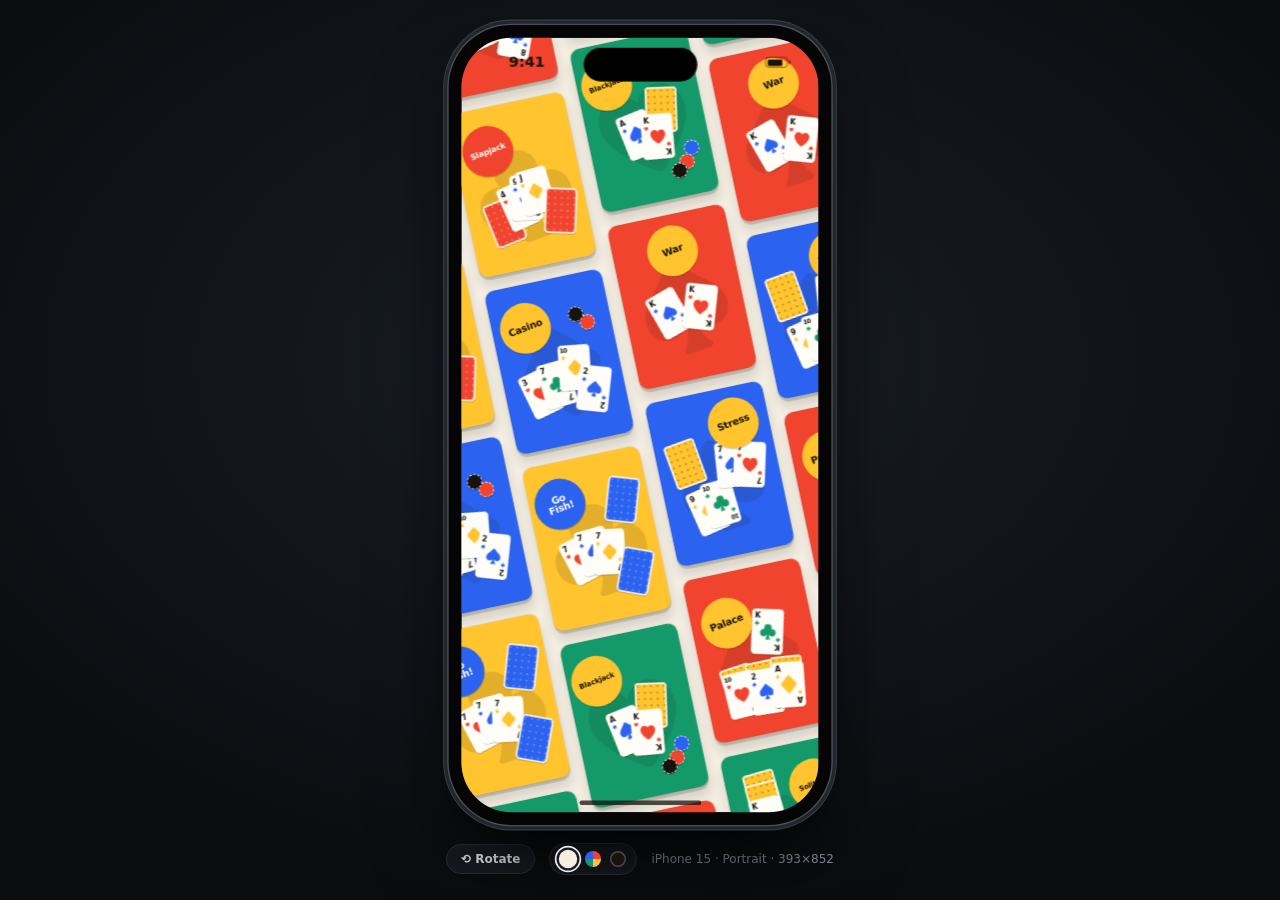
==== commit a6ad9aa7: "Redesign the lobby and game tables; trim to eleven games; add Stress Look - Four-color palette (red," ====
--- a/index.html
+++ b/index.html
@@ -7,10 +7,14 @@
   <meta name="mobile-web-app-capable" content="yes">
   <meta name="apple-mobile-web-app-status-bar-style" content="black-translucent">
   <meta name="apple-mobile-web-app-title" content="Deck Lab">
-  <meta name="theme-color" content="#0a0c0f">
+  <meta name="theme-color" content="#F5EFE3">
   <link rel="icon" href="data:,">
   <title>The Deck Lab</title>
-  <link rel="stylesheet" href="style.css?v=slapjack">
+  <script>
+    // Backdrop (paper / color / ink) before first paint; src/theme.js owns it after that.
+    try { document.documentElement.dataset.theme = localStorage.getItem('thedeck.theme') || 'paper'; } catch { document.documentElement.dataset.theme = 'paper'; }
+  </script>
+  <link rel="stylesheet" href="style.css?v=fourcolor">
 </head>
 <body class="booting route-lobby">
   <div id="app">
@@ -38,19 +42,12 @@
               <div id="war" class="game-scene"></div>
               <div id="crazy-eights" class="game-scene"></div>
               <div id="go-fish" class="game-scene"></div>
-              <div id="hearts" class="game-scene"></div>
               <div id="blackjack" class="game-scene"></div>
-              <div id="rummy-500" class="game-scene"></div>
-              <div id="shithead" class="game-scene"></div>
-              <div id="spades" class="game-scene"></div>
+              <div id="palace" class="game-scene"></div>
+              <div id="stress" class="game-scene"></div>
               <div id="speed" class="game-scene"></div>
-              <div id="beggar" class="game-scene"></div>
-              <div id="cribbage" class="game-scene"></div>
               <div id="casino" class="game-scene"></div>
-              <div id="euchre" class="game-scene"></div>
-              <div id="poker" class="game-scene"></div>
               <div id="gin" class="game-scene"></div>
-              <div id="president" class="game-scene"></div>
               <div id="slapjack" class="game-scene"></div>
               <button id="gear" aria-label="Lab settings">
                 <svg viewBox="0 0 24 24" width="20" height="20" aria-hidden="true"><path fill="currentColor" d="M19.4 13a7.5 7.5 0 0 0 0-2l2.1-1.6-2-3.5-2.5 1a7.6 7.6 0 0 0-1.7-1l-.4-2.7h-4l-.4 2.7a7.6 7.6 0 0 0-1.7 1l-2.5-1-2 3.5L4.6 11a7.5 7.5 0 0 0 0 2l-2.1 1.6 2 3.5 2.5-1c.5.4 1.1.7 1.7 1l.4 2.7h4l.4-2.7c.6-.3 1.2-.6 1.7-1l2.5 1 2-3.5zM12 15.5A3.5 3.5 0 1 1 12 8.5a3.5 3.5 0 0 1 0 7z"/></svg>
@@ -94,6 +91,6 @@
     </aside>
   </div>
   <div id="safe-probe"></div>
-  <script type="module" src="src/main.js?v=slapjack"></script>
+  <script type="module" src="src/main.js?v=fourcolor"></script>
 </body>
 </html>
--- a/style.css
+++ b/style.css
@@ -7,11 +7,9 @@
   --muted: #8b939e;
   --accent: #5fd4a0;
   --sel: #ffd257;
-  --card-paper: #faf7ef;
-  --card-ink: #000;
-  --card-red: #d95742;
   --ease: cubic-bezier(.45, .05, .25, 1);
-  --round: ui-rounded, "SF Pro Rounded", -apple-system, BlinkMacSystemFont, "Segoe UI", system-ui, sans-serif;
+  /* One typeface, two weights: Futura Medium for text, Bold for names and buttons. */
+  --font: Futura, "Futura PT", "Century Gothic", "Avenir Next", system-ui, sans-serif;
   color-scheme: dark;
 }
 
@@ -107,6 +105,121 @@
 }
 #screen * { -webkit-user-select: none; user-select: none; -webkit-touch-callout: none; }
 
+/* ---------------------------------------------------------------- palette */
+
+/* Four colors on a neutral base. The lobby, the cards and every game are drawn
+   with these tokens only (shadows are ink at low opacity). */
+#screen {
+  --red: #F0442E;
+  --yellow: #FFC42E;
+  --green: #149A6A;
+  --blue: #2B62F0;
+  --ink-c: #17140F;
+  --paper: #F5EFE3;
+  --card: #FFFDF7;
+  --spring: cubic-bezier(.3, 1.5, .5, 1);
+}
+/* The current game's color and its partner (set from games.js via data-c / data-p).
+   :where() keeps this default weaker than the attribute rules below. */
+:where(#screen) {
+  --c: var(--green);
+  --on-c: var(--card);
+  --p: var(--yellow);
+  --on-p: var(--ink-c);
+}
+[data-c="red"] { --c: var(--red); --on-c: var(--card); }
+[data-c="yellow"] { --c: var(--yellow); --on-c: var(--ink-c); }
+[data-c="green"] { --c: var(--green); --on-c: var(--card); }
+[data-c="blue"] { --c: var(--blue); --on-c: var(--card); }
+[data-c="ink"] { --c: var(--ink-c); --on-c: var(--card); }
+[data-p="red"] { --p: var(--red); --on-p: var(--card); }
+[data-p="yellow"] { --p: var(--yellow); --on-p: var(--ink-c); }
+[data-p="green"] { --p: var(--green); --on-p: var(--card); }
+[data-p="blue"] { --p: var(--blue); --on-p: var(--card); }
+
+/* Backdrops. Each one only says what the base is and what sits on it:
+     --base / --fg   the surface and the text on it
+     --hi / --hi-fg  the one loud thing on screen (primary button, "go")
+     --mark          small "it's your turn" dots
+     --back          card backs
+     --you / --them  the two sides of a table */
+#screen {
+  --base: var(--paper);
+  --fg: var(--ink-c);
+  --hi: var(--c);
+  --hi-fg: var(--on-c);
+  --mark: var(--c);
+  --back: var(--c);
+  --back-fg: var(--on-c);
+  --you: var(--blue);
+  --them: var(--red);
+  /* Card shadows are solid colors (the table, darkened), never see-through:
+     a pile of cards then casts the same shadow as a single card. */
+  --shade: color-mix(in srgb, var(--ink-c) 17%, var(--paper));
+  --shade-lift: color-mix(in srgb, var(--ink-c) 20%, var(--paper));
+}
+:root[data-theme="paper"] #screen[data-c="yellow"] { --mark: var(--ink-c); }
+:root[data-theme="color"] #screen {
+  --base: var(--c);
+  --fg: var(--on-c);
+  --hi: var(--p);
+  --hi-fg: var(--on-p);
+  --mark: var(--on-c);
+  --back: var(--ink-c);
+  --back-fg: var(--paper);
+  --you: var(--on-c);
+  --them: var(--on-c);
+  --dim: var(--card);
+  --dim-by: .62;
+  --shade: color-mix(in srgb, var(--ink-c) 22%, var(--c));
+  --shade-lift: color-mix(in srgb, var(--ink-c) 26%, var(--c));
+}
+/* The hand feel lab keeps its dark table whatever the backdrop is. */
+:root[data-theme="ink"] #screen,
+:root body.route-lab #screen {
+  --base: var(--ink-c);
+  --fg: var(--paper);
+  --hi: var(--c);
+  --hi-fg: var(--on-c);
+  --mark: var(--c);
+  --back: var(--c);
+  --back-fg: var(--on-c);
+  --you: var(--blue);
+  --them: var(--red);
+  /* On a near-black table a resting card needs no edge; a lifted one still darkens what's under it. */
+  --shade: transparent;
+  --shade-lift: #0A0906;
+}
+/* Sheets (dialogs, pickers, trays) are always a white card, in every backdrop. */
+:is(.game-win-card, .c8-picker-card, .gs-sheet, .gm-panel) {
+  --base: var(--card);
+  --fg: var(--ink-c);
+  --hi: var(--c);
+  --hi-fg: var(--on-c);
+  --mark: var(--c);
+  --you: var(--blue);
+  --them: var(--red);
+  background: var(--base);
+  color: var(--fg);
+  box-shadow: 0 0 0 1.5px rgba(23, 20, 15, .08), 0 7px 0 rgba(23, 20, 15, .16);
+}
+#screen[data-c="yellow"] :is(.game-win-card, .c8-picker-card, .gs-sheet, .gm-panel) { --mark: var(--ink-c); }
+/* Tints, worked out from whatever base and text are in scope. */
+#screen,
+:is(.game-win-card, .c8-picker-card, .gs-sheet, .gm-panel) {
+  --fg-2: color-mix(in srgb, var(--fg) 66%, var(--base));
+  --fg-3: color-mix(in srgb, var(--fg) 42%, var(--base));
+  --chip: color-mix(in srgb, var(--fg) 9%, var(--base));
+  --chip-2: color-mix(in srgb, var(--fg) 15%, var(--base));
+  --rule: color-mix(in srgb, var(--fg) 20%, var(--base));
+  --edge: color-mix(in srgb, var(--fg) 26%, var(--base));
+  --hi-edge: color-mix(in srgb, var(--hi) 72%, var(--ink-c));
+  --scrim: color-mix(in srgb, var(--ink-c) 42%, transparent);
+}
+@media (prefers-reduced-motion: reduce) {
+  #screen *, #screen *::before, #screen *::after { animation-duration: .01s !important; animation-iteration-count: 1 !important; }
+}
+
 .island {
   position: absolute;
   z-index: 3000;
@@ -130,8 +243,10 @@
   width: 134px;
   height: 5px;
   border-radius: 3px;
-  background: rgba(255, 255, 255, .75);
+  background: var(--fg);
+  opacity: .75;
   transform: translateX(-50%);
+  transition: background-color .4s;
 }
 #device.landscape .home-indicator { bottom: 6px; width: 190px; }
 
@@ -149,17 +264,18 @@
   justify-content: space-between;
   font-weight: 600;
   font-size: 16px;
-  color: #fff;
+  color: var(--fg);
+  transition: color .4s;
 }
 .statusbar .battery {
   position: relative;
   width: 25px;
   height: 12px;
-  border: 1.5px solid rgba(255, 255, 255, .55);
+  border: 1.5px solid color-mix(in srgb, currentColor 55%, transparent);
   border-radius: 4px;
 }
-.statusbar .battery::before { content: ''; position: absolute; inset: 1.5px; right: 5px; border-radius: 1.5px; background: #fff; }
-.statusbar .battery::after { content: ''; position: absolute; right: -4px; top: 3px; width: 2px; height: 4px; border-radius: 0 1px 1px 0; background: rgba(255, 255, 255, .55); }
+.statusbar .battery::before { content: ''; position: absolute; inset: 1.5px; right: 5px; border-radius: 1.5px; background: currentColor; }
+.statusbar .battery::after { content: ''; position: absolute; right: -4px; top: 3px; width: 2px; height: 4px; border-radius: 0 1px 1px 0; background: color-mix(in srgb, currentColor 55%, transparent); }
 #device.landscape .statusbar { display: none; }
 
 #device-bar { display: flex; align-items: center; gap: 14px; color: var(--muted); font-size: 12px; }
@@ -172,6 +288,16 @@
   color: var(--text);
 }
 #device-bar button:hover { background: #1f242c; }
+/* Backdrop switch (paper / color / ink), next to Rotate under the frame. */
+.theme-switch { display: flex; align-items: center; gap: 9px; padding: 7px 10px; border: 1px solid #2c323b; border-radius: 999px; background: #171b21; }
+body.route-lab .theme-switch { display: none; } /* the lab keeps its own dark table */
+#device-bar .theme-swatch { position: relative; width: 16px; height: 16px; padding: 0; border: 0; border-radius: 50%; box-shadow: inset 0 0 0 1.5px rgba(255, 255, 255, .22); transition: transform .35s cubic-bezier(.3, 1.5, .5, 1), box-shadow .2s; }
+#device-bar .theme-swatch::before { content: ''; position: absolute; inset: -8px -5px; }
+#device-bar .theme-swatch-paper { background: #F5EFE3; }
+#device-bar .theme-swatch-color { background: conic-gradient(#F0442E 0 25%, #FFC42E 0 50%, #149A6A 0 75%, #2B62F0 0); box-shadow: none; }
+#device-bar .theme-swatch-ink { background: #17140F; }
+#device-bar .theme-swatch[aria-checked="true"] { transform: scale(1.15); box-shadow: 0 0 0 2px #171b21, 0 0 0 3.5px #e7eaee; }
+#device-bar .theme-swatch:active { transform: scale(.82); }
 kbd {
   font: 600 10px/1 ui-monospace, SFMono-Regular, Menlo, monospace;
   padding: 2px 5px;
@@ -186,6 +312,7 @@
 #table { position: absolute; inset: 0; z-index: 0; }
 
 #deck, .deck-pile { position: absolute; width: var(--cw); height: var(--ch); }
+/* A flat stack: two paper edges peeking out under the top card. */
 #deck .deck-stack,
 .deck-pile .deck-stack {
   position: absolute;
@@ -193,15 +320,15 @@
   overflow: hidden;
   border-radius: var(--card-radius);
   box-shadow:
-    0 1px 0 #e3ded2,
-    0 3px 0 #aaa395,
-    0 5px 0 #e3ded2,
-    0 7px 0 #9e9789,
-    0 10px 18px rgba(0, 0, 0, .28);
+    inset 0 0 0 calc(var(--cw) * .05) var(--card),
+    0 1.5px 0 var(--card),
+    0 2.5px 0 rgba(23, 20, 15, .18),
+    0 4px 0 var(--card),
+    0 5px 0 rgba(23, 20, 15, .18),
+    0 calc(5px + var(--cw) * .04) 0 var(--shade);
 }
 #deck.empty .deck-stack,
-.deck-pile.empty .deck-stack { background: none; box-shadow: none; border: 2px dashed rgba(255, 255, 255, .2); }
-#deck.empty .deck-stack::before,
+.deck-pile.empty .deck-stack { background: none; box-shadow: none; border: 2px dashed var(--fg-3); }
 #deck.empty .back-pattern,
 .deck-pile.empty .back-pattern { display: none; }
 #deck-count,
@@ -209,23 +336,25 @@
   position: absolute;
   left: 50%;
   top: 100%;
-  margin-top: 7px;
+  /* A pile can be drawn smaller than a card (--ps, set by hud.js); its caption stays one size. */
+  margin-top: calc(7px / var(--ps, 1));
   transform: translateX(-50%);
   white-space: nowrap;
-  font-size: 11px;
-  font-weight: 600;
-  color: rgba(255, 255, 255, .6);
-}
-
-.back-art {
-  background: #fff;
-}
+  font-size: calc(11px / var(--ps, 1));
+  font-weight: 700;
+  color: var(--fg-3);
+}
+
+/* Card backs: one flat color, a paper border and a dot grid. */
+.back-art { background-color: var(--back); }
 .back-pattern {
   position: absolute;
-  inset: 0;
-  border-radius: inherit;
-  background-size: calc(var(--cw) * .8) calc(var(--cw) * .8);
+  inset: calc(var(--cw) * .05);
+  border-radius: calc(var(--card-radius) * .7);
+  background-image: radial-gradient(circle, var(--back-fg) 0 21%, transparent 24%);
+  background-size: calc(var(--cw) * .2) calc(var(--cw) * .2);
   background-position: center;
+  opacity: .34;
 }
 
 /* ------------------------------------------------------------------ cards */
@@ -245,11 +374,18 @@
   will-change: transform;
   perspective: 900px;
 }
+/* One light, straight above the table, and no blur anywhere: a card at rest
+   has a hairline and a short hard edge under it (its thickness); a card that is
+   lifted also throws a flat, crisp shadow further down (this element, faded in
+   by how far it is lifted). Both are solid colors, so stacked cards don't
+   multiply them. */
 .card .shadow {
   position: absolute;
-  inset: 6% 5%;
+  inset: 0;
   border-radius: var(--card-radius);
-  box-shadow: 0 calc(var(--cw) * .18) calc(var(--cw) * .3) rgba(0, 0, 0, .35);
+  background: var(--shade-lift);
+  /* --sw narrows it with the card while the card turns over (set in cards.js). */
+  transform: translateY(calc(var(--cw) * .1)) scaleX(var(--sw, 1));
   opacity: 0;
 }
 .card-inner { position: absolute; inset: 0; transform-style: preserve-3d; }
@@ -261,24 +397,34 @@
   -webkit-backface-visibility: hidden;
   backface-visibility: hidden;
 }
+/* A four-color deck: every suit has its own color, ranks stay in ink. */
 .front {
-  background: var(--card-paper);
-  color: var(--card-ink);
+  background-color: var(--card);
+  color: var(--ink-c);
+  /* The hairline is drawn inside the edge, so a stack of cards doesn't add up to a dark outline. */
   box-shadow:
-    0 1px 3px rgba(0, 0, 0, .16),
-    0 3px 7px rgba(0, 0, 0, .12);
-}
-.front.red { color: var(--card-red); }
+    inset 0 0 0 1px rgba(23, 20, 15, .1),
+    0 calc(var(--cw) * .028) 0 var(--shade);
+}
+.suit-mark.suit-S { color: var(--blue); }
+.suit-mark.suit-H { color: var(--red); }
+.suit-mark.suit-C { color: var(--green); }
+.suit-mark.suit-D { color: var(--yellow); }
 .back {
   transform: rotateY(180deg);
-  box-shadow: 0 2px 5px rgba(0, 0, 0, .2);
-}
+  box-shadow:
+    inset 0 0 0 1px rgba(23, 20, 15, .1),
+    inset 0 0 0 calc(var(--cw) * .05) var(--card),
+    0 calc(var(--cw) * .028) 0 var(--shade);
+}
+/* Selected: a ring in the text color that snaps on. */
 .card.selected .front {
   box-shadow:
-    0 0 0 calc(var(--cw) * .03) var(--sel),
-    0 0 calc(var(--cw) * .12) rgba(255, 210, 87, .28),
-    0 3px 7px rgba(0, 0, 0, .12);
-}
+    0 0 0 calc(var(--cw) * .02) var(--base),
+    0 0 0 calc(var(--cw) * .055) var(--fg);
+  animation: card-ring .32s var(--spring);
+}
+@keyframes card-ring { from { box-shadow: 0 0 0 0 var(--base), 0 0 0 calc(var(--cw) * .14) transparent; } }
 
 /* Moving paper catches light without changing the solid suit artwork. */
 .front,
@@ -289,32 +435,6 @@
     rgba(0, 0, 0, var(--card-light-shade, 0)));
 }
 
-/* A quiet pearlescent finish catches the light as foil cards move. */
-.card-foil {
-  position: absolute;
-  inset: 0;
-  pointer-events: none;
-  background-image:
-    radial-gradient(ellipse at 50% 50%, rgba(255, 255, 255, .45), transparent 55%),
-    linear-gradient(calc(110deg + var(--foil-angle, 0deg)), transparent 24%, rgba(133, 210, 225, .52) 38%, rgba(182, 184, 239, .5) 46%, rgba(226, 176, 215, .48) 52%, rgba(236, 212, 148, .46) 59%, transparent 72%);
-  background-size: 100% 100%, 220% 220%;
-  background-position: center;
-  -webkit-mask-image: linear-gradient(to bottom, rgba(0, 0, 0, .08), #000 30%, #000 70%, rgba(0, 0, 0, .08));
-  mask-image: linear-gradient(to bottom, rgba(0, 0, 0, .08), #000 30%, #000 70%, rgba(0, 0, 0, .08));
-  filter: hue-rotate(var(--foil-hue, 0deg));
-  opacity: var(--foil-strength, .82);
-}
-.card-foil::after {
-  content: '';
-  position: absolute;
-  inset: 0;
-  background: linear-gradient(calc(65deg + var(--foil-angle, 0deg)), transparent 40%, rgba(255, 255, 255, .16) 46%, rgba(255, 255, 255, .6) 50%, rgba(204, 193, 233, .25) 54%, transparent 60%);
-  background-size: 220% 220%;
-  background-position: center;
-}
-.front.foil .corner,
-.front.foil .center { z-index: 1; }
-
 .corner {
   position: absolute;
   display: flex;
@@ -327,10 +447,10 @@
 .corner.tl { left: 6%; top: 7%; }
 .corner.br { right: 6%; bottom: 7%; transform: rotate(180deg); }
 .corner b {
-  font: 750 calc(var(--cw) * .235)/1 -apple-system, BlinkMacSystemFont, "SF Pro Rounded", "Segoe UI", system-ui, sans-serif;
+  font: 800 calc(var(--cw) * .235)/1 var(--font);
   letter-spacing: -.055em;
 }
-.corner b.rank-ten { font-size: calc(var(--cw) * .205); }
+.corner b.rank-ten { font-size: calc(var(--cw) * .19); letter-spacing: -.1em; margin-left: -.06em; }
 .suit-mark { display: block; flex: none; height: auto; overflow: visible; }
 .corner .suit-mark { width: 68%; }
 .center { position: absolute; inset: 0; display: grid; place-items: center; }
@@ -345,27 +465,25 @@
   position: absolute;
   left: 0;
   top: 0;
-  padding: 7px 16px;
+  padding: 8px 17px;
   border: 0;
   border-radius: 999px;
-  background: var(--sel);
-  color: #2b1d00;
-  font-size: 13px;
-  font-weight: 800;
-  letter-spacing: .03em;
+  background: var(--hi);
+  color: var(--hi-fg);
+  font: 900 13px/1.2 var(--font);
+  letter-spacing: .02em;
   white-space: nowrap;
-  box-shadow: 0 4px 14px rgba(0, 0, 0, .35), inset 0 -2px 0 rgba(0, 0, 0, .12);
+  box-shadow: 0 0 0 2.5px var(--card), 0 5px 0 1px rgba(23, 20, 15, .2);
   pointer-events: auto;
   touch-action: manipulation;
   will-change: transform;
   opacity: 0;
-  scale: .5;
-  transition: opacity .15s, scale .22s cubic-bezier(.3, 1.6, .5, 1);
+  scale: .4;
+  transition: opacity .15s, scale .28s var(--spring), box-shadow .12s;
 }
 .play-btn::before { content: ''; position: absolute; inset: -10px -8px; } /* bigger touch target */
 .play-btn.show { opacity: 1; scale: 1; }
-.play-btn.show:hover { background: #ffdc7a; }
-.play-btn.show:active { scale: .9; }
+.play-btn.show:active { scale: .9; box-shadow: 0 0 0 2.5px var(--card), 0 1px 0 1px rgba(23, 20, 15, .2); }
 .play-btn:disabled { pointer-events: none; }
 
 .edge {
@@ -389,18 +507,18 @@
 }
 [data-hint="fade"] > .edge::before,
 [data-hint="both"] > .edge::before { display: block; }
-.edge.left::before { background: linear-gradient(to right, rgba(0, 0, 0, .85), rgba(0, 0, 0, 0)); }
-.edge.right::before { background: linear-gradient(to left, rgba(0, 0, 0, .85), rgba(0, 0, 0, 0)); }
+.edge.left::before { background: linear-gradient(to right, var(--base), transparent); }
+.edge.right::before { background: linear-gradient(to left, var(--base), transparent); }
 .edge .count {
   display: none;
   position: absolute;
   top: -28px;
   padding: 4px 9px;
   border-radius: 999px;
-  background: rgba(0, 0, 0, .55);
-  color: #fff;
+  background: var(--fg);
+  color: var(--base);
   font-size: 11px;
-  font-weight: 700;
+  font-weight: 800;
   white-space: nowrap;
 }
 .edge.left .count { left: calc(var(--safe-left) + 8px); }
@@ -423,10 +541,8 @@
   place-items: center;
   border: 0;
   border-radius: 50%;
-  color: rgba(255, 255, 255, .85);
-  background: rgba(0, 0, 0, .3);
-  -webkit-backdrop-filter: blur(8px);
-  backdrop-filter: blur(8px);
+  color: var(--fg);
+  background: var(--chip);
 }
 body.panel-overlay #gear { display: grid; }
 
@@ -634,15 +750,30 @@
   scrollbar-width: none;
   border-radius: inherit;
   padding: calc(var(--safe-top) + 14px) calc(var(--safe-right) + 18px) calc(var(--safe-bottom) + 24px) calc(var(--safe-left) + 18px);
-  background:
-    radial-gradient(ellipse 90% 55% at 50% 0%, rgba(95, 212, 160, .10) 0%, transparent 70%),
-    #121417;
+  background: var(--base);
+  color: var(--fg);
+  font-family: var(--font);
+  transition: background-color .5s var(--ease), color .3s;
 }
 body.route-lobby #lobby,
 body.zooming #lobby { display: block; }
-body.zooming .game-scene { pointer-events: none; will-change: transform, clip-path; }
+body.zooming .game-scene { pointer-events: none; will-change: opacity; }
 body.zooming .game-scene.zoom-out { display: block; }
-body.zooming #lobby { pointer-events: none; will-change: transform; }
+body.zooming #lobby { pointer-events: none; will-change: opacity; }
+/* The lobby-to-game transition (transition.js): a curtain of big cards that
+   drops in, covers the screen, and falls away. */
+.fly-layer { position: absolute; inset: 0; z-index: 2660; overflow: hidden; pointer-events: none; --ch: calc(var(--cw) * 1.4); --card-radius: calc(var(--cw) * .1); }
+.fly-card {
+  position: absolute;
+  left: 0;
+  top: 0;
+  width: var(--cw);
+  height: var(--ch);
+  margin: calc(var(--ch) * -.5) 0 0 calc(var(--cw) * -.5);
+  filter: drop-shadow(0 calc(var(--cw) * .025) 0 rgba(23, 20, 15, .16));
+  will-change: transform;
+}
+.fly-card .face { -webkit-backface-visibility: visible; backface-visibility: visible; }
 body:not(.route-lab) #panel,
 body:not(.route-lab) #gear,
 body:not(.route-lab) #device-bar .keys { display: none !important; }
@@ -653,11 +784,14 @@
 .lobby-view { max-width: 520px; margin: 0 auto; }
 /* ---------------------------------------------- lobby: game select carousel */
 
-#lobby.carousel { overflow: hidden; padding: 0; touch-action: none; background: #f08a3c; }
+/* One column on a simple rhythm. Three fixed blocks: the name, the card, and
+   the caption with the Play bar. Between them sit four flexible gaps:
+   above the name, name to card, card to caption are all equal; the gap under
+   the Play bar is half of that, so the bar anchors the bottom. The dot strip
+   sits just under the name, inside the name-to-card gap, and takes no room of
+   its own. */
+#lobby.carousel { overflow: hidden; padding: 0; touch-action: none; }
 .gs {
-  --gs-cover: #2f8f5b;
-  --gs-bg: #ffb53d;
-  --gs-edge: #ef7fb0;
   position: absolute;
   inset: 0;
   max-width: none;
@@ -665,61 +799,60 @@
   flex-direction: column;
   overflow: hidden;
   container-type: size;
-  color: #1b1210;
-  font-family: var(--round);
-  background: var(--gs-edge);
-  transition: background-color .6s;
-}
-/* The big soft disc behind the covers: one per game, the newest grows over the last. */
-.gs-discs { position: absolute; inset: 0; pointer-events: none; }
-.gs-disc {
-  position: absolute;
-  left: 50%;
-  top: 52%;
-  width: min(205cqw, 165cqh);
-  aspect-ratio: 1;
-  border-radius: 50%;
-  transform: translate(-50%, -50%);
-  background: radial-gradient(circle, color-mix(in srgb, var(--gs-bg) 88%, #fff) 0%, var(--gs-bg) 40%, var(--gs-bg) 64%, color-mix(in srgb, var(--gs-bg) 60%, var(--gs-edge)) 69%, transparent 71%);
+  /* The top band holds the profile circle and the settings button. */
+  padding: calc(var(--safe-top) + 60px) 0 var(--safe-bottom);
+}
+/* The backdrop: one big wheel of suits (lobby.js), centered on the card. It
+   turns slowly on its own and a notch per game as the carousel moves. The
+   suits are drawn in the active game's color but stay faint, and the whole thing fades out
+   toward the name and the Play bar so the text stays clean. */
+.gs-backdrop {
+  position: absolute;
+  inset: 0;
+  z-index: 0;
+  overflow: hidden;
   pointer-events: none;
-}
-/* Film grain over everything. */
-.gs::after {
-  content: '';
-  position: absolute;
-  inset: 0;
-  pointer-events: none;
-  opacity: .13;
-  mix-blend-mode: multiply;
-  background-image: url("data:image/svg+xml,%3Csvg xmlns='http://www.w3.org/2000/svg' width='160' height='160'%3E%3Cfilter id='n'%3E%3CfeTurbulence type='fractalNoise' baseFrequency='.9' numOctaves='2' stitchTiles='stitch'/%3E%3CfeColorMatrix type='saturate' values='0'/%3E%3C/filter%3E%3Crect width='160' height='160' filter='url(%23n)'/%3E%3C/svg%3E");
-}
-
-.gs-head {
+  -webkit-mask-image: radial-gradient(ellipse 110% 60% at 50% 47%, #000 35%, transparent 100%);
+  mask-image: radial-gradient(ellipse 110% 60% at 50% 47%, #000 35%, transparent 100%);
+}
+.gs-wheel { position: absolute; left: 50%; top: 47%; width: 0; height: 0; will-change: rotate; }
+.gs-wheel svg { position: absolute; left: 0; top: 0; translate: -50% -50%; opacity: .13; animation: gs-wheel 260s linear infinite; will-change: transform; }
+@keyframes gs-wheel { to { transform: rotate(360deg); } }
+/* Every suit takes the active game's color, and changes with it. */
+.gs-wheel path { fill: var(--c); transition: fill .45s var(--ease); }
+/* On the color backdrop the screen already is that color, so the suits take the text color there. */
+:root[data-theme="color"] .gs-wheel path { fill: var(--fg); }
+:root[data-theme="color"] .gs-wheel svg { opacity: .08; }
+/* On ink the game color sinks into the dark, so the wheel gets more of it. */
+:root[data-theme="ink"] .gs-wheel svg { opacity: .24; }
+.gs::before { content: ''; flex: 1 1 0; }
+.gs::after { content: ''; flex: .5 1 0; }
+.gs-gap { flex: 1 1 0; }
+
+.gs-top {
   position: relative;
   z-index: 2;
   flex: none;
-  display: flex;
-  justify-content: center;
-  padding: calc(var(--safe-top) + 8px) calc(var(--safe-right) + 12px) 0 calc(var(--safe-left) + 12px);
-}
-.gs-logo {
-  display: flex;
-  flex-direction: column;
-  align-items: center;
-  font: 900 26px/.78 var(--round);
-  letter-spacing: -.05em;
-  color: #1b1210;
-}
-.gs-logo span:last-child { margin-left: .5em; }
+  padding: 0 calc(var(--safe-right) + 24px) 0 calc(var(--safe-left) + 24px);
+  text-align: center;
+  pointer-events: none;
+}
+/* --len is the name's length, so long names shrink to fit on one line. */
+.gs-title {
+  margin: 0;
+  font: 900 min(42px, calc(152cqw / var(--len, 10)))/1 var(--font);
+  letter-spacing: -.02em;
+  white-space: nowrap;
+}
 
 .gs-stage {
-  --cover: 300px;
+  --cover: 250px;
   position: relative;
   z-index: 1;
-  flex: 1;
-  min-height: 0;
+  flex: none;
+  height: calc(var(--cover) * 1.4); /* exactly the card */
   perspective: 900px;
-  perspective-origin: 50% 45%;
+  perspective-origin: 50% 50%;
   touch-action: none;
   cursor: grab;
 }
@@ -727,104 +860,296 @@
 .gs-item {
   position: absolute;
   left: 50%;
-  top: 46%;
+  top: 50%;
   width: var(--cover);
   height: calc(var(--cover) * 1.4);
   padding: 0;
   border: 0;
-  border-radius: calc(var(--cover) * .07);
+  border-radius: calc(var(--cover) * .08);
   background: none;
+  color: inherit;
   transform-style: preserve-3d;
   will-change: transform;
-  -webkit-box-reflect: below 6px linear-gradient(transparent 78%, rgba(255, 255, 255, .18));
-}
-.gs-item:focus-visible { outline: 3px solid #1b1210; outline-offset: 4px; }
-.gs-item.soon .cv::after { content: 'SOON'; position: absolute; right: 5cqw; bottom: 4cqw; padding: 1.2cqw 3cqw; border-radius: 99px; background: rgba(0, 0, 0, .55); color: #fff; font: 900 4cqw/1 var(--round); letter-spacing: .08em; }
+}
+.gs-item:focus-visible { outline: 3px solid var(--fg); outline-offset: 5px; }
+/* The card gives a little under the finger. */
+.gs-item .cv { transition: scale .3s var(--spring); }
+.gs-item[aria-current="true"]:active .cv { scale: .955; transition-duration: .08s; }
+.gs-item.soon .cv::after { content: 'SOON'; position: absolute; right: 7cqw; bottom: 6cqw; padding: 1.6cqw 3.4cqw; border-radius: 99px; background: var(--ink-c); color: var(--card); font: 900 4cqw/1 var(--font); letter-spacing: .1em; }
 
 .gs-info {
-  position: absolute;
-  z-index: 200;
-  left: 50%;
-  top: calc(46% + var(--cover) * .7 + 14px);
-  width: calc(100% - 24px);
-  transform: translateX(-50%);
+  position: relative;
+  z-index: 2;
+  flex: none;
+  padding: 0 calc(var(--safe-right) + 24px) 0 calc(var(--safe-left) + 24px);
   text-align: center;
-  line-height: 1.25;
-  color: #1b1210;
-  pointer-events: none;
-}
-.gs-title { font: 900 24px/1.1 var(--round); letter-spacing: -.03em; white-space: nowrap; overflow: hidden; text-overflow: ellipsis; }
-.gs-sub { margin-top: 3px; font-size: 14px; font-weight: 700; opacity: .8; white-space: nowrap; overflow: hidden; text-overflow: ellipsis; }
-.gs-meta { font-size: 12px; font-weight: 600; opacity: .6; white-space: nowrap; overflow: hidden; text-overflow: ellipsis; }
+  /* What the Play bar looks like for a game that isn't ready yet. */
+  --soon-bg: var(--chip);
+  --soon-fg: var(--fg-2);
+  --soon-edge: var(--edge);
+}
+.gs-sub { font: 800 19px/1.25 var(--font); white-space: nowrap; overflow: hidden; text-overflow: ellipsis; }
+.gs-meta { margin-top: 3px; font: 500 16px/1.3 var(--font); color: var(--fg-2); white-space: nowrap; overflow: hidden; text-overflow: ellipsis; }
+/* The Play bar: the one loud thing on screen. Play fills it; the Single / Multi
+   switch rides inside it on the right. It sits on a hard edge and sinks when
+   Play is pressed. */
+.gs-playbar {
+  --base: var(--hi);
+  --fg: var(--hi-fg);
+  --fg-2: color-mix(in srgb, var(--hi-fg) 72%, var(--hi));
+  --chip: color-mix(in srgb, var(--hi-fg) 16%, var(--hi));
+  display: flex;
+  align-items: center;
+  width: min(100%, 360px);
+  margin: 24px auto 0;
+  padding: 8px;
+  border-radius: 999px;
+  background: var(--hi);
+  color: var(--hi-fg);
+  box-shadow: 0 5px 0 var(--hi-edge);
+  transition: transform .22s var(--spring), box-shadow .22s var(--spring), background-color .4s var(--ease), color .3s;
+}
+.gs-playbar:has(.gs-play:active) { transform: translateY(5px); box-shadow: 0 0 0 var(--hi-edge); transition-duration: .06s; }
+.gs-playbar.soon {
+  --base: var(--soon-bg);
+  --fg: var(--soon-fg);
+  --fg-2: var(--soon-fg);
+  --chip: var(--soon-edge);
+  background: var(--soon-bg);
+  color: var(--soon-fg);
+  box-shadow: 0 5px 0 var(--soon-edge);
+}
+.gs-playbar.soon:has(.gs-play:active) { box-shadow: 0 0 0 var(--soon-edge); }
+.gs-playbar.nudge { animation: gs-nudge .4s; }
+@keyframes gs-nudge { 20% { translate: -7px 0; } 45% { translate: 6px 0; } 70% { translate: -3px 0; } }
+.gs-play {
+  flex: 1;
+  min-width: 0;
+  min-height: 52px;
+  padding: 0 18px;
+  border: 0;
+  border-radius: 999px;
+  background: none;
+  color: inherit;
+  font: 900 23px/1 var(--font);
+  letter-spacing: -.025em;
+  touch-action: manipulation;
+}
 .gs-toggle {
   position: relative;
   display: inline-grid;
   grid-template-columns: 1fr 1fr;
-  margin: 8px 0 4px;
-  padding: 3px;
-  border: 2px solid #1b1210;
+  padding: 4px;
   border-radius: 999px;
+  background: var(--chip);
   pointer-events: auto;
 }
 .gs-toggle[hidden] { display: none; }
-/* The dark pill slides under the chosen side. */
+/* The pill slides under the chosen side. */
 .gs-toggle::before {
   content: '';
   position: absolute;
-  top: 3px;
-  bottom: 3px;
-  left: 3px;
-  width: calc(50% - 3px);
+  top: 4px;
+  bottom: 4px;
+  left: 4px;
+  width: calc(50% - 4px);
   border-radius: 999px;
-  background: #1b1210;
-  transition: transform .28s cubic-bezier(.3, 1.3, .5, 1);
+  background: var(--fg);
+  transition: transform .34s var(--spring);
 }
 .gs-toggle[data-mode="multi"]::before { transform: translateX(100%); }
 .gs-toggle-btn {
   position: relative;
-  min-width: 64px;
-  padding: 5px 12px;
+  min-width: 62px;
+  padding: 11px 13px;
   border: 0;
   border-radius: 999px;
   background: none;
-  color: #1b1210;
-  font: 800 13px/1 var(--round);
-  transition: color .2s;
+  color: var(--fg-2);
+  font: 800 13px/1 var(--font);
+  transition: color .2s, transform .2s var(--spring);
   touch-action: manipulation;
 }
-.gs-toggle-btn[aria-checked="true"] { color: #fff6ee; }
-.gs-info .swap { animation: gs-swap .35s cubic-bezier(.2, .8, .2, 1); }
-@keyframes gs-swap { from { opacity: 0; transform: translateY(5px); } }
-#lobby.carousel + .lobby-toast { bottom: calc(var(--safe-bottom) + 58px); }
-/* Short landscape screens: card a bit higher, and the tagline drops out. */
+.gs-toggle-btn:active { transform: scale(.92); }
+.gs-toggle-btn[aria-checked="true"] { color: var(--base); }
+.gs .swap { animation: gs-swap .42s var(--spring); }
+.gs-title.swap { animation-duration: .5s; }
+@keyframes gs-swap { from { opacity: 0; transform: translateY(9px) scale(.94); } }
+/* Over the foot of the card, clear of the buttons. */
+#lobby.carousel + .lobby-toast { bottom: 29%; }
+/* The dot strip, tucked right under the name (inside the name-to-card gap): it drops
+   in while the carousel is moving and leaves again once a game has landed. */
+.gs-dots {
+  position: relative;
+  z-index: 2;
+  flex: 1 1 0;
+  min-height: 0;
+  display: flex;
+  justify-content: center;
+  align-items: flex-start;
+  gap: 5px;
+  padding-top: 10px;
+  opacity: 0;
+  pointer-events: none;
+  transform: translateY(-8px);
+  transition: transform .4s cubic-bezier(.5, 0, .8, .4) .35s, opacity .3s .4s;
+}
+.gs.scrolling .gs-dots { opacity: 1; pointer-events: auto; transform: none; transition: transform .4s var(--spring), opacity .15s; }
+.gs-dot { position: relative; width: 6px; height: 6px; padding: 0; border: 0; border-radius: 3px; background: var(--fg-3); transition: width .4s var(--spring), background-color .2s; }
+.gs-dot::before { content: ''; position: absolute; inset: -9px -2.5px; }
+.gs-dot.on { width: 20px; background: var(--fg); }
+/* Top left: the profile circle, one and a half times the settings button, saying "You". It takes the active game's color and changes with it. */
+.gs-you {
+  position: absolute;
+  z-index: 3;
+  left: calc(var(--safe-left) + 16px);
+  top: calc(var(--safe-top) + 4px);
+  width: 60px;
+  height: 60px;
+  display: grid;
+  place-items: center;
+  border-radius: 50%;
+  background: var(--hi);
+  color: var(--hi-fg);
+  font: 700 18px/1 var(--font);
+  letter-spacing: -.02em;
+  transition: background-color .5s var(--ease), color .3s;
+}
+/* It is a button: it opens your profile. Your rank rides on its corner. */
+.gs-you { padding: 0; border: 0; touch-action: manipulation; transition: background-color .5s var(--ease), color .3s, scale .25s var(--spring); }
+.gs-you:active { scale: .92; }
+.pf-face { display: grid; place-items: center; width: 100%; height: 100%; border-radius: 50%; overflow: hidden; }
+.pf-face .suit-mark { width: 50%; color: inherit; }
+.pf-face img { width: 100%; height: 100%; object-fit: cover; }
+.pf-rank {
+  position: absolute;
+  right: -3px;
+  bottom: -3px;
+  display: grid;
+  place-items: center;
+  min-width: 24px;
+  height: 24px;
+  box-sizing: border-box;
+  padding: 0 5px;
+  border-radius: 999px;
+  background: var(--fg);
+  color: var(--base);
+  font: 700 13px/1 var(--font);
+  letter-spacing: 0;
+  box-shadow: 0 0 0 3px var(--base);
+}
+/* The profile sheet: one centered column. Avatar, rank, avatar choices, the objective, Done. */
+.pf-sheet { display: flex; flex-direction: column; align-items: center; padding: 30px 26px 24px; text-align: center; }
+.pf-avatar {
+  position: relative;
+  width: 104px;
+  height: 104px;
+  border-radius: 50%;
+  background: var(--hi);
+  color: var(--hi-fg);
+  font: 700 30px/1 var(--font);
+  letter-spacing: -.02em;
+}
+.pf-avatar .pf-rank { right: 0; bottom: 0; min-width: 32px; height: 32px; font-size: 16px; }
+.pf-title { margin-top: 16px; font: 700 28px/1 var(--font); letter-spacing: -.02em; }
+.pf-picker { display: flex; justify-content: center; gap: 8px; margin-top: 18px; }
+.pf-pick {
+  display: grid;
+  place-items: center;
+  width: 40px;
+  height: 40px;
+  padding: 0;
+  border: 0;
+  border-radius: 50%;
+  background: var(--chip);
+  color: var(--fg);
+  font: 700 12px/1 var(--font);
+  letter-spacing: -.02em;
+  touch-action: manipulation;
+  transition: scale .25s var(--spring), background-color .15s, color .15s;
+}
+.pf-pick:active { scale: .9; }
+.pf-pick .suit-mark { width: 46%; color: inherit; }
+.pf-pick svg { width: 18px; height: 18px; }
+.pf-pick:is([aria-checked="true"], .on) { background: var(--hi); color: var(--hi-fg); }
+.pf-upload { background: none; box-shadow: inset 0 0 0 1.5px var(--rule); color: var(--fg-2); }
+.pf-goal { width: 100%; margin-top: 26px; }
+.pf-goal-label { color: var(--fg-2); font: 700 12px/1 var(--font); letter-spacing: .06em; text-transform: uppercase; }
+.pf-goal-title { margin-top: 8px; font: 700 18px/1.2 var(--font); letter-spacing: -.01em; }
+.pf-bar { height: 10px; margin-top: 14px; border-radius: 999px; background: var(--chip); overflow: hidden; }
+.pf-bar i { display: block; height: 100%; border-radius: 999px; background: var(--hi); }
+.pf-goal-count { margin-top: 8px; color: var(--fg-2); font: 500 14px/1 var(--font); font-variant-numeric: tabular-nums; }
+.pf-sheet .pf-done { margin-top: 26px; width: 100%; padding: 16px 20px; font-size: 18px; }
+/* Top right: the round settings button (centered on the profile circle), and the sheet it opens. */
+.gs-gear {
+  position: absolute;
+  z-index: 3;
+  right: calc(var(--safe-right) + 16px);
+  top: calc(var(--safe-top) + 14px);
+  width: 40px;
+  height: 40px;
+  display: grid;
+  place-items: center;
+  padding: 0;
+  border: 0;
+  border-radius: 50%;
+  background: var(--chip);
+  color: var(--fg);
+  touch-action: manipulation;
+  transition: transform .35s var(--spring), background-color .5s var(--ease), color .3s;
+}
+.gs-gear:active { transform: scale(.9) rotate(40deg); transition-duration: .08s; }
+.gs-sheet-wrap {
+  position: absolute;
+  inset: 0;
+  z-index: 20;
+  display: grid;
+  place-items: center;
+  background: var(--scrim);
+  opacity: 0;
+  pointer-events: none;
+  cursor: default;
+  transition: opacity .2s;
+}
+.gs-sheet-wrap.show { opacity: 1; pointer-events: auto; }
+.gs-sheet {
+  width: min(330px, calc(100% - 36px));
+  padding: 26px 22px 22px;
+  border-radius: 28px;
+  transform: translateY(18px) scale(.86) rotate(-3deg);
+  transition: transform .42s var(--spring);
+}
+.gs-sheet-wrap.show .gs-sheet { transform: none; }
+.gs-sheet-title { margin-bottom: 20px; font: 700 28px/1 var(--font); letter-spacing: -.02em; }
+.gs-sheet-row { display: flex; align-items: center; justify-content: space-between; gap: 12px; margin-top: 12px; }
+.gs-sheet-label { font: 700 16px/1.2 var(--font); }
+/* A row of options: the chosen one is filled with the game's color. */
+.gs-opts { grid-template-columns: repeat(var(--n, 2), 1fr); }
+.gs-opts::before { display: none; }
+.gs-opts .gs-toggle-btn { min-width: 52px; padding: 10px 11px; }
+.gs-opts .gs-toggle-btn[aria-checked="true"] { background: var(--hi); color: var(--hi-fg); }
+.gs-sheet-actions { display: flex; justify-content: space-between; gap: 8px; margin-top: 24px; }
+.gs-sheet-actions .game-btn { text-decoration: none; }
+/* In landscape there is no room for a top band: the circle and the button sit in the corners. */
+#device.landscape .gs { padding-top: var(--safe-top); }
+@media (orientation: landscape) { body.mode-phone .gs { padding-top: var(--safe-top); } }
+/* Short landscape screens: just the name, the card and one row of buttons. */
 @container (orientation: landscape) {
-  .gs-item { top: 37%; }
-  .gs-info { top: calc(37% + var(--cover) * .7 + 8px); }
-  .gs-toggle { margin-top: 5px; }
-  .gs-title { font-size: 20px; }
+  .gs-you { top: 10px; width: 42px; height: 42px; font-size: 13px; }
+  .gs-gear { top: 11px; }
   .gs-meta { display: none; }
-}
-.gs-dots { position: relative; z-index: 2; flex: none; display: flex; justify-content: center; gap: 6px; padding: 4px 0 calc(var(--safe-bottom) + 18px); }
-.gs-dot { width: 8px; height: 8px; padding: 0; border: 2px solid #1b1210; border-radius: 50%; background: none; opacity: .45; transition: opacity .2s, background-color .2s, transform .2s; }
-.gs-dot.on { background: #1b1210; opacity: 1; transform: scale(1.15); }
-.gs-dev {
-  position: absolute;
-  z-index: 3;
-  right: calc(var(--safe-right) + 14px);
-  bottom: calc(var(--safe-bottom) + 12px);
-  padding: 4px 10px;
-  border: 1.5px solid rgba(27, 18, 16, .5);
-  border-radius: 999px;
-  color: rgba(27, 18, 16, .75);
-  font: 800 12px/1.2 var(--round);
-  text-decoration: none;
-}
-.gs-dev:hover { border-color: #1b1210; color: #1b1210; }
+  .gs-sub { font-size: 15px; }
+  .gs-title { font-size: 24px; }
+  .gs-info { display: flex; justify-content: center; align-items: center; gap: 16px; }
+  .gs-playbar { width: auto; min-width: 250px; margin: 0; padding: 5px; }
+  .gs-play { min-height: 36px; font-size: 17px; }
+  .gs-toggle-btn { padding: 8px 12px; }
+}
 
 /* ------------------------------------------------------------------ intro */
 
 /* The backdrop sits under the lobby and the cards over it, so the lobby can zoom in between. */
-#intro-bg { position: absolute; inset: 0; z-index: 2590; background: #1b1210; pointer-events: none; }
+#intro-bg { position: absolute; inset: 0; z-index: 2590; background: var(--base); pointer-events: none; }
 #intro {
   position: absolute;
   inset: 0;
@@ -838,108 +1163,96 @@
 .in-col { position: absolute; top: 0; will-change: transform; }
 .in-card { position: absolute; left: 0; will-change: transform; animation: in-pop .5s cubic-bezier(.3, 1.5, .5, 1) var(--d) both; }
 @keyframes in-pop { from { transform: scale(0) rotate(-14deg); opacity: 0; } }
-.in-logo {
-  position: absolute;
-  left: 50%;
-  top: 50%;
-  display: flex;
-  flex-direction: column;
-  align-items: center;
-  padding: 16px 26px 20px;
-  border-radius: 28px;
-  background: #1b1210;
-  color: #fff3e6;
-  font: 900 64px/.78 var(--round);
-  letter-spacing: -.05em;
-  box-shadow: 0 18px 50px rgba(0, 0, 0, .45);
-  transform: translate(-50%, -50%) rotate(-6deg);
-  animation: in-logo .6s cubic-bezier(.3, 1.6, .5, 1) 1.5s both;
-}
-.in-logo span:last-child { margin-left: .5em; }
-@keyframes in-logo { from { transform: translate(-50%, -50%) rotate(-30deg) scale(.2); opacity: 0; } }
 
 /* ------------------------------------------------------------- the covers */
 
+/* A cover is one flat color (the game's), a big tone-on-tone
+   suit, a few real cards and a round name sticker in the partner color. */
 .cv {
   --cw: 27cqw;
   --ch: calc(var(--cw) * 1.4);
   --card-radius: calc(var(--cw) * .12);
+  --back: var(--p);
+  --back-fg: var(--on-p);
   position: absolute;
   inset: 0;
   overflow: hidden;
   container-type: size;
   --w: var(--cover, 300px); /* the card's width; cq units here would measure the lobby */
-  border-radius: calc(var(--w) * .07);
-  background:
-    radial-gradient(circle at 30% 25%, rgba(255, 255, 255, .22), transparent 55%),
-    var(--cv);
-  /* A thin paper edge, like a printed card. */
-  box-shadow: inset 0 0 0 calc(var(--w) * .035) #f6f1e4, inset 0 0 0 calc(var(--w) * .042) rgba(0, 0, 0, .12), 0 18px 40px rgba(0, 0, 0, .28), 0 2px 6px rgba(0, 0, 0, .15);
-}
-.gs-item.soon .cv { filter: saturate(.55) brightness(.92); }
-.cv-suit { position: absolute; left: 50%; top: 56%; width: 92%; transform: translate(-50%, -50%) rotate(-8deg); color: rgba(255, 255, 255, .13); }
-.cv-suit .suit-mark { width: 100%; }
+  border-radius: calc(var(--w) * .08);
+  background: var(--c);
+  color: var(--on-c);
+  box-shadow:
+    0 0 0 1px rgba(23, 20, 15, .06),
+    0 calc(var(--w) * .028) 0 rgba(23, 20, 15, .16),
+    0 calc(var(--w) * .08) calc(var(--w) * .1) rgba(23, 20, 15, .14);
+}
+/* On the color backdrop the selected box has the table's own color, so a
+   deeper shadow does the job the paper border used to do. */
+:root[data-theme="color"] .gs-item .cv {
+  box-shadow:
+    0 0 0 1px rgba(23, 20, 15, .1),
+    0 calc(var(--w) * .028) 0 rgba(23, 20, 15, .24),
+    0 calc(var(--w) * .1) calc(var(--w) * .16) rgba(23, 20, 15, .3);
+}
+.cv-suit { position: absolute; left: 50%; top: 56%; width: 92%; transform: translate(-50%, -50%) rotate(-8deg); color: color-mix(in srgb, var(--c) 88%, var(--ink-c)); }
+.cv-suit .suit-mark { width: 100%; color: inherit; }
 .cv-card {
   position: absolute;
   width: var(--cw);
   height: var(--ch);
   transform: translate(-50%, -50%) rotate(var(--r));
-  filter: drop-shadow(0 1.2cqw 1.6cqw rgba(0, 0, 0, .28));
+  filter: drop-shadow(0 .9cqw 0 rgba(23, 20, 15, .2));
 }
 .cv-card .face { backface-visibility: visible; -webkit-backface-visibility: visible; }
+.cv-card .front { box-shadow: none; }
 .cv-back {
   position: absolute;
   inset: 0;
   overflow: hidden;
   border-radius: var(--card-radius);
-  background-color: #2f5fa8;
-  box-shadow: inset 0 0 0 calc(var(--cw) * .05) #f4f1e8;
-}
-.cv-back .back-pattern { inset: calc(var(--cw) * .05); background-size: calc(var(--cw) * .5) calc(var(--cw) * .5); filter: brightness(0) invert(1); opacity: .22; }
+  box-shadow: inset 0 0 0 calc(var(--cw) * .05) var(--card);
+}
+/* The selected cover's cards hop, one after the other. The name sticker stays put. */
+.gs-item.on .cv-card { animation: cv-hop .6s var(--spring) calc(var(--i, 0) * 45ms + 60ms) backwards; }
+@keyframes cv-hop {
+  0% { transform: translate(-50%, -50%) rotate(var(--r)); }
+  40% { transform: translate(-50%, -64%) rotate(calc(var(--r) * 1.3)) scale(1.07); }
+  100% { transform: translate(-50%, -50%) rotate(var(--r)); }
+}
 .cv-chip {
   position: absolute;
   width: 13cqw;
   height: 13cqw;
+  border: 1.3cqw dashed var(--card);
   border-radius: 50%;
+  background: var(--c);
   transform: translate(-50%, -50%);
-  box-shadow: inset 0 0 0 1.2cqw rgba(255, 255, 255, .85), inset 0 0 0 2cqw rgba(0, 0, 0, .15), 0 1cqw 2cqw rgba(0, 0, 0, .3);
+  box-shadow: 0 .9cqw 0 rgba(23, 20, 15, .2);
 }
 .cv-sticker {
   position: absolute;
-  width: 34cqw;
-  height: 34cqw;
-  display: flex;
-  flex-direction: column;
-  align-items: center;
-  justify-content: center;
-  gap: 1.5cqw;
-  padding: 3cqw;
+  width: 43cqw;
+  height: 43cqw;
+  display: grid;
+  place-items: center;
+  padding: 4cqw;
   border-radius: 50%;
-  background: var(--sc);
-  color: var(--si);
+  background: var(--p);
+  color: var(--on-p);
   text-align: center;
   transform: translate(-50%, -50%) rotate(-9deg);
-  box-shadow: 0 .8cqw 2cqw rgba(0, 0, 0, .2);
-}
-.cv-sticker-title { font: italic 900 7.4cqw/.9 var(--round); letter-spacing: -.04em; }
-.cv-sticker-small { font: 800 2cqw/1 var(--round); letter-spacing: .06em; opacity: .75; }
-/* Plastic wrap: soft diagonal highlights over the whole sleeve. */
-.cv-wrap {
-  position: absolute;
-  inset: 0;
-  pointer-events: none;
-  background:
-    linear-gradient(115deg, transparent 18%, rgba(255, 255, 255, .22) 24%, transparent 31%),
-    linear-gradient(115deg, transparent 58%, rgba(255, 255, 255, .14) 63%, transparent 70%),
-    linear-gradient(200deg, rgba(255, 255, 255, .1), transparent 40%);
-  mix-blend-mode: screen;
-}
-
-
+  box-shadow: 0 .9cqw 0 rgba(23, 20, 15, .2);
+}
+/* --n is the longest word's length: long names shrink to fit the circle. */
+.cv-sticker-title { font: 700 min(8.2cqw, calc(54cqw / var(--n, 8)))/.95 var(--font); letter-spacing: -.02em; }
+
+
+/* The dev menu. */
 .lobby-header { display: flex; align-items: center; gap: 10px; margin: 6px 0 20px; }
 .lobby-titles { flex: 1; min-width: 0; }
-.lobby-title { margin: 0; font-size: 28px; font-weight: 800; letter-spacing: -.01em; }
-.lobby-sub { color: var(--muted); font-size: 14px; }
+.lobby-title { margin: 0; font-size: 28px; font-weight: 900; letter-spacing: -.03em; }
+.lobby-sub { color: var(--fg-2); font-size: 14px; font-weight: 500; }
 .lobby-icon-btn, #lab-back {
   flex: none;
   display: grid;
@@ -948,8 +1261,8 @@
   height: 38px;
   border: 0;
   border-radius: 50%;
-  color: rgba(255, 255, 255, .9);
-  background: rgba(255, 255, 255, .08);
+  color: var(--fg);
+  background: var(--chip);
   font-size: 26px;
   line-height: 1;
   padding-bottom: 3px;
@@ -958,13 +1271,13 @@
 .lobby-dev-btn {
   flex: none;
   padding: 6px 12px;
-  border: 1px solid #2c323b;
+  border: 1.5px solid var(--rule);
   border-radius: 999px;
-  color: var(--muted);
+  color: var(--fg-2);
   font: 600 12px/1 ui-monospace, SFMono-Regular, Menlo, monospace;
   text-decoration: none;
 }
-.lobby-dev-btn:hover { color: var(--text); border-color: #3a414c; }
+.lobby-dev-btn:hover { color: var(--fg); border-color: var(--fg-3); }
 
 
 .lobby-list { list-style: none; margin: 0; padding: 0; display: grid; gap: 8px; }
@@ -974,37 +1287,37 @@
   align-items: center;
   gap: 12px;
   padding: 14px 16px;
-  border: 1px solid var(--line);
-  border-radius: 14px;
-  background: #181b20;
+  border: 0;
+  border-radius: 18px;
+  background: var(--chip);
   color: inherit;
   text-align: left;
   text-decoration: none;
   touch-action: pan-y;
-  transition: background .15s, transform .12s;
-}
-.lobby-item:hover { background: #1e2228; }
-.lobby-item:active { transform: scale(.98); }
+  transition: background .15s, transform .2s var(--spring);
+}
+.lobby-item:hover { background: var(--chip-2); }
+.lobby-item:active { transform: scale(.97); }
 .lobby-item-text { flex: 1; min-width: 0; }
-.lobby-item-name { font-size: 16px; font-weight: 700; }
-.lobby-item-blurb { color: var(--muted); font-size: 13px; }
-.lobby-chevron { flex: none; color: var(--muted); font-size: 24px; }
+.lobby-item-name { font-size: 16px; font-weight: 800; }
+.lobby-item-blurb { color: var(--fg-2); font-size: 13px; }
+.lobby-chevron { flex: none; color: var(--fg-3); font-size: 24px; }
 
 .lobby-toast {
   position: absolute;
   z-index: 2700;
   left: 50%;
   bottom: calc(var(--safe-bottom) + 28px);
-  padding: 9px 16px;
+  padding: 10px 17px;
   border-radius: 999px;
-  background: rgba(40, 45, 53, .95);
-  font-size: 14px;
-  font-weight: 600;
+  background: var(--fg);
+  color: var(--base);
+  font: 800 14px/1.2 var(--font);
   white-space: nowrap;
   pointer-events: none;
   opacity: 0;
-  transform: translate(-50%, 8px);
-  transition: opacity .2s, transform .2s;
+  transform: translate(-50%, 10px) scale(.9);
+  transition: opacity .2s, transform .3s var(--spring);
 }
 .lobby-toast.show { opacity: 1; transform: translate(-50%, 0); }
 
@@ -1014,13 +1327,12 @@
   z-index: 2500;
   top: calc(var(--safe-top) + 8px);
   right: calc(var(--safe-right) + 10px);
-  background: rgba(0, 0, 0, .3);
-  -webkit-backdrop-filter: blur(8px);
-  backdrop-filter: blur(8px);
 }
 
 /* ---------------------------------------------------------- game scenes */
 
+/* Everything a table needs comes from the tokens: the base it sits on, the
+   text on it, one highlight color, and chips for anything pressable. */
 .game-scene {
   --cw: 50px;
   --ch: 70px;
@@ -1032,9 +1344,9 @@
   display: none;
   overflow: hidden;
   touch-action: none;
-  background:
-    radial-gradient(ellipse 80% 60% at 50% 40%, rgba(70, 150, 105, .35) 0%, transparent 75%),
-    #12301f;
+  background: var(--base);
+  color: var(--fg);
+  font-family: var(--font);
 }
 body.route-game .game-scene.active { display: block; }
 /* A scene that just switched modes shows only its bar and the setup card until the deal. */
@@ -1051,15 +1363,14 @@
   display: grid;
   place-items: center;
   border-radius: var(--card-radius);
-  border: 1.5px solid rgba(255, 255, 255, .16);
-  background: rgba(0, 0, 0, .12);
-  color: rgba(255, 255, 255, .2);
+  background: var(--chip);
+  color: var(--fg-3);
   font-size: calc(var(--cw) * .38);
-  font-weight: 800;
-}
-.sol-slot-t { border-style: dashed; border-color: rgba(255, 255, 255, .1); background: none; color: rgba(255, 255, 255, .1); }
+  font-weight: 900;
+}
+.sol-slot-t { border: 1.5px dashed var(--rule); background: none; color: var(--rule); }
 .sol-recycle { opacity: 0; font-size: calc(var(--cw) * .5); transition: opacity .2s; }
-.sol-slot-s.can-recycle .sol-recycle { opacity: 1; color: rgba(255, 255, 255, .5); }
+.sol-slot-s.can-recycle .sol-recycle { opacity: 1; color: var(--fg-2); }
 
 /* Small cards: rank and suit side by side so a fanned column stays readable. */
 #solitaire .corner { width: auto; flex-direction: row; align-items: center; gap: calc(var(--cw) * .03); }
@@ -1071,18 +1382,6 @@
 #solitaire .center { top: 30%; }
 #solitaire .center .suit-mark { width: 52%; }
 #solitaire .center.ace .suit-mark { width: 60%; }
-/* Colored backs so face-down cards read as face-down at a glance. */
-.game-scene .back {
-  background-color: #2f5fa8;
-  box-shadow: inset 0 0 0 calc(var(--cw) * .05) #f4f1e8, 0 1px 3px rgba(0, 0, 0, .3);
-}
-.game-scene .back-pattern {
-  inset: calc(var(--cw) * .05);
-  border-radius: calc(var(--card-radius) * .7);
-  background-size: calc(var(--cw) * .5) calc(var(--cw) * .5);
-  filter: brightness(0) invert(1);
-  opacity: .22;
-}
 
 .game-bar {
   position: absolute;
@@ -1092,13 +1391,20 @@
   display: flex;
   align-items: center;
   gap: 8px;
-  padding: 0 calc(var(--safe-right) + 10px) 0 calc(var(--safe-left) + 10px);
+  padding: 0 calc(var(--safe-right) + 12px) 0 calc(var(--safe-left) + 12px);
   z-index: 6000;
 }
 .game-top { top: var(--safe-top); }
-.game-bottom { bottom: calc(var(--safe-bottom) + 6px); justify-content: center; }
-.game-title { flex: 1; font-size: 17px; font-weight: 800; }
-.game-stats { color: rgba(255, 255, 255, .7); font-size: 13px; font-weight: 600; font-variant-numeric: tabular-nums; }
+.game-bottom { bottom: calc(var(--safe-bottom) + 8px); justify-content: center; }
+.game-title { flex: 1; font-size: 17px; font-weight: 900; letter-spacing: -.03em; }
+.game-stats { color: var(--fg-2); font-size: 13px; font-weight: 700; font-variant-numeric: tabular-nums; }
+/* In the top bar the status line needs every pixel: tighter type, and a more compact button next to it. */
+.game-top { gap: 7px; }
+/* A status that still doesn't fit wraps onto a second line instead of being cut off. */
+.game-top .game-stats { font-size: 12.5px; letter-spacing: -.01em; line-height: 1.15; white-space: normal; text-wrap: balance; display: -webkit-box; -webkit-box-orient: vertical; -webkit-line-clamp: 2; overflow: hidden; }
+.game-top .game-btn { padding: 8px 11px; font-size: 13px; }
+.game-top .bj-bank { font-size: 15px; }
+/* Anything pressable sits on a hard edge and sinks when pressed. */
 .game-icon {
   flex: none;
   display: grid;
@@ -1108,25 +1414,244 @@
   padding: 0 0 3px;
   border: 0;
   border-radius: 50%;
-  background: rgba(0, 0, 0, .25);
+  background: var(--chip);
+  color: var(--fg);
   font-size: 26px;
   line-height: 1;
-}
+  box-shadow: 0 3px 0 var(--edge);
+  touch-action: manipulation;
+  transition: transform .2s var(--spring), box-shadow .2s var(--spring);
+}
+.game-icon:active { transform: translateY(3px); box-shadow: 0 0 0 var(--edge); transition-duration: .05s; }
 .game-btn {
-  padding: 9px 14px;
+  padding: 10px 15px;
   border: 0;
   border-radius: 999px;
-  background: rgba(0, 0, 0, .3);
-  font-size: 14px;
+  background: var(--chip);
+  color: var(--fg);
+  font: 800 14px/1.15 var(--font);
+  white-space: nowrap;
+  box-shadow: 0 3px 0 var(--edge);
+  touch-action: manipulation;
+  transition: transform .2s var(--spring), box-shadow .2s var(--spring), background-color .15s, opacity .2s;
+}
+.game-btn:hover { background: var(--chip-2); }
+.game-btn:active { transform: translateY(3px); box-shadow: 0 0 0 var(--edge); transition-duration: .05s; }
+.game-btn:disabled { opacity: .4; pointer-events: none; box-shadow: none; }
+.game-btn.accent { background: var(--hi); color: var(--hi-fg); box-shadow: 0 3px 0 var(--hi-edge); }
+.game-btn.accent:hover { background: var(--hi); }
+.game-btn.accent:active { box-shadow: 0 0 0 var(--hi-edge); }
+.game-btn[hidden] { display: none; }
+
+/* The … menu: every game's options, and the exit, in the top right corner. */
+.game-icon[hidden], .game-bar[hidden] { display: none; }
+.gm-more { padding: 0; }
+.gm-more svg { width: 20px; height: 20px; fill: currentColor; }
+.gm-scrim {
+  position: absolute;
+  inset: 0;
+  z-index: 6400;
+  padding: 0;
+  border: 0;
+  background: none;
+  display: none;
+}
+.gm-open .gm-scrim { display: block; }
+.gm-open .game-top { z-index: 6500; }
+/* A setup or result card dims the table, but the menu (and with it the exit) stays reachable above it. */
+.game-scene:has(> .game-win.show) > .game-top { z-index: 7100; }
+.game-scene:has(> .game-win.show) .hud-opps { visibility: hidden; }
+.game-scene:has(> .game-win.show) > :is(.gm-scrim, .gm-panel) { z-index: 7200; }
+.gm-panel {
+  position: absolute;
+  top: calc(var(--safe-top) + var(--bar-h) + 2px);
+  right: calc(var(--safe-right) + 12px);
+  z-index: 6500;
+  display: flex;
+  flex-direction: column;
+  gap: 2px;
+  min-width: 172px;
+  padding: 6px;
+  border-radius: 20px;
+  transform-origin: calc(100% - 18px) 0;
+  transform: scale(.6);
+  opacity: 0;
+  pointer-events: none;
+  transition: transform .28s var(--spring), opacity .12s;
+}
+.gm-open .gm-panel { transform: none; opacity: 1; pointer-events: auto; }
+/* (#screen: some of these buttons were built as small bar buttons; in the menu they are all one size.) */
+#screen .gm-panel .game-btn {
+  padding: 12px 14px;
+  border-radius: 14px;
+  background: none;
+  box-shadow: none;
+  font-size: 16px;
   font-weight: 700;
+  text-align: left;
+  transform: none;
+}
+.gm-panel .game-btn:hover, .gm-panel .game-btn:active { background: var(--chip); }
+.gm-panel .gm-exit { color: var(--red); }
+
+/* ------------------------------------------------------------------ HUD
+   One layout for every game (hud.js): opponents top left, the … menu top right,
+   your avatar bottom right just above your hand, and every line of information
+   as a pill sliding out of it to the left. */
+
+/* Avatars: a name is drawn as a circle (hud.js sets data-av). You wear the
+   game's color, like the circle in the lobby; opponents wear its partner. */
+#screen [data-av] {
+  display: inline-flex;
+  align-items: center;
+  gap: 7px;
+  font-size: 0;
+  letter-spacing: 0;
+  animation: none;
+  vertical-align: middle;
+}
+#screen [data-av]::before {
+  content: attr(data-av);
+  flex: none;
+  display: grid;
+  place-items: center;
+  box-sizing: border-box;
+  width: 38px;
+  height: 38px;
+  padding: 0 3px;
+  border-radius: 50%;
+  background: var(--p);
+  color: var(--on-p);
+  font: 700 12px/.95 var(--font);
+  letter-spacing: -.02em;
+  text-align: center;
+  white-space: normal;
+  vertical-align: 0;
+  transition: box-shadow .2s, scale .3s var(--spring);
+}
+#screen [data-av][data-av-long]::before { font-size: 10.5px; }
+#screen [data-av][data-av-long="2"]::before { font-size: 8.5px; letter-spacing: -.03em; }
+#screen [data-av][data-av-me]::before { background: var(--hi); color: var(--hi-fg); }
+#screen [data-av][data-av-rest]::after {
+  content: attr(data-av-rest);
+  color: var(--fg-2);
+  font: 700 12px/1.2 var(--font);
+  font-variant-numeric: tabular-nums;
+  white-space: pre;
+  text-align: left;
+}
+/* Whose turn it is: a ring around their circle. */
+#screen .rm-label.active [data-av]::before,
+#screen .hud-you.on::before { box-shadow: 0 0 0 2px var(--base), 0 0 0 4px var(--fg); scale: 1.06; }
+
+/* The top bar: opponents on the left, the menu on the right. */
+.hud .game-title { display: none; }
+.hud-opps { flex: 1; min-width: 0; display: flex; align-items: center; gap: 4px 12px; }
+#screen .hud-opps > * {
+  position: static;
+  transform: none !important;
+  rotate: none;
+  flex: none;
+  display: grid;
+  grid-template-columns: auto auto;
+  align-items: center;
+  column-gap: 7px;
+  min-width: 0;
+  padding: 0;
+  background: none;
+  box-shadow: none;
+  text-align: left;
   white-space: nowrap;
-  touch-action: manipulation;
-}
-.game-btn:hover { background: rgba(0, 0, 0, .42); }
-.game-btn:active { transform: scale(.95); }
-.game-btn:disabled { opacity: .35; pointer-events: none; }
-.game-btn.accent { background: var(--sel); color: #2b1d00; }
-.game-btn[hidden] { display: none; }
+  line-height: 1.2;
+  animation: none;
+}
+#screen .hud-opps > * > [data-av] { grid-row: 1 / span 2; }
+#screen .hud-opps > * > :not([data-av]) { grid-column: 2; align-self: end; color: var(--fg-2); font-size: 12px; font-weight: 700; }
+#screen .hud-opps > * > :not([data-av]) ~ :not([data-av]) { align-self: start; }
+#screen .hud-opps > * > :not([data-av]):last-child:nth-child(2) { grid-row: 1 / span 2; align-self: center; }
+#screen .hud-opps > [data-av] { display: inline-flex; }
+/* A crowded table: smaller circles, and the detail wraps under itself. */
+#screen .hud-opps:has(> :nth-child(3)) { gap: 4px 9px; }
+#screen .hud-opps:has(> :nth-child(3)) [data-av]::before { width: 32px; height: 32px; font-size: 10.5px; }
+#screen .hud-opps:has(> :nth-child(3)) > * { column-gap: 5px; white-space: normal; max-width: 31%; font-size: 10.5px; }
+#screen .hud-opps:has(> :nth-child(3)) > * > :not([data-av]) { font-size: 10.5px; line-height: 1.1; }
+#screen .hud-opps:has(> :nth-child(4)) { flex-wrap: wrap; }
+
+/* Your corner: the avatar, and the pills that come out of it. */
+.hud-me {
+  position: absolute;
+  right: calc(var(--safe-right) + 12px);
+  left: calc(var(--safe-left) + 12px);
+  bottom: var(--hud-b, 214px);
+  z-index: 5;
+  display: flex;
+  flex-direction: row-reverse;
+  align-items: flex-end;
+  gap: 6px;
+  pointer-events: none;
+}
+.hud-seats .hud-you, #screen .hud-gone { display: none; }
+.hud-pills {
+  flex: 1;
+  min-width: 0;
+  min-height: 38px;
+  display: flex;
+  flex-flow: row-reverse wrap-reverse;
+  align-items: center;
+  gap: 5px;
+}
+#screen .hud-pill {
+  position: static;
+  transform: none !important;
+  flex: 0 1 auto;
+  display: block;
+  box-sizing: border-box;
+  min-width: 0;
+  max-width: 100%;
+  width: auto;
+  margin: 0;
+  padding: 7px 12px;
+  border-radius: 17px;
+  background: var(--chip);
+  box-shadow: none;
+  color: var(--fg);
+  font: 700 13px/1.2 var(--font);
+  letter-spacing: -.01em;
+  font-variant-numeric: tabular-nums;
+  text-align: left;
+  white-space: normal;
+  overflow: visible;
+  opacity: 1;
+  transform-origin: 100% 50%;
+}
+#screen .hud-pill:empty, #screen .hud-pill:is(.gf-hint, .sj-hint):not(.show) { display: none; }
+/* Three weights of information. The status line is the loud one (and takes the
+   game's color when it is your move); your own numbers are an outline; hints
+   are the quietest, and wrap evenly when they have to. */
+#screen .hud-pill.mine { background: var(--hi); color: var(--hi-fg); }
+#screen .hud-pill.mine::before { content: none; }
+#screen .hud-pill:is(.hud-mine, .gn-dw) { background: none; box-shadow: inset 0 0 0 1.5px var(--rule); color: var(--fg-2); }
+#screen .hud-pill:is(.rm-hint, .gf-hint, .sj-hint) { background: color-mix(in srgb, var(--chip) 50%, var(--base)); color: var(--fg-2); font-weight: 500; text-align: right; text-wrap: balance; }
+#screen .hud-pill.sj-hint.slap { background: var(--hi); color: var(--hi-fg) !important; font-size: 15px; font-weight: 900; }
+.hud-out { animation: hud-out .42s var(--spring) backwards; }
+@keyframes hud-out {
+  from { translate: 26px 0; scale: .35 .7; opacity: 0; }
+  40% { opacity: 1; }
+}
+.bj-dealer-label[data-av] { padding: 0; background: none; }
+/* Where the row sits is one number per game: the default clears a hand and its row of buttons. */
+#solitaire { --hud-b: calc(var(--safe-bottom) + 8px + (var(--bar-h) - 38px) / 2); }
+#solitaire .game-bottom { justify-content: flex-start; }
+#war { --hud-b: 258px; }
+#palace { --hud-b: 310px; }
+#blackjack { --hud-b: 118px; }
+#speed .hud-me, #stress .hud-me { left: calc(var(--safe-left) + 80px); }
+/* Sideways there is one place for it in every game: low on the right, level with the top of the hand. */
+#device.landscape #screen .game-scene { --hud-b: 100px; }
+#device.landscape #screen .hud-me { left: 28%; }
+#device.landscape #screen .hud-pills { flex-wrap: nowrap; }
+#device.landscape #screen .hud-pill { white-space: nowrap; overflow: hidden; text-overflow: ellipsis; }
+#device.landscape #screen .hud-pill:not(.rm-hint, .gf-hint, .sj-hint) { flex-shrink: 0; }
 
 .game-win {
   position: absolute;
@@ -1134,38 +1659,32 @@
   z-index: 7000;
   display: grid;
   place-items: center;
-  background: rgba(0, 0, 0, .35);
+  background: var(--scrim);
   opacity: 0;
   pointer-events: none;
-  transition: opacity .3s;
+  transition: opacity .25s;
 }
 .game-win.show { opacity: 1; pointer-events: auto; }
+/* The result (or setup) card drops in with a little tilt. */
 .game-win-card {
-  padding: 24px 28px;
-  border-radius: 20px;
-  background: rgba(20, 23, 28, .92);
-  -webkit-backdrop-filter: blur(12px);
-  backdrop-filter: blur(12px);
+  max-width: calc(100% - 28px);
+  padding: 26px 26px 24px;
+  border-radius: 28px;
   text-align: center;
-  transform: scale(.9);
-  transition: transform .35s cubic-bezier(.3, 1.5, .5, 1);
+  transform: translateY(18px) scale(.8) rotate(-4deg);
+  transition: transform .45s var(--spring);
 }
 .game-win.show .game-win-card { transform: none; }
-.game-win-title { font-size: 26px; font-weight: 800; }
-.game-win-stats { margin: 4px 0 18px; color: var(--muted); font-size: 14px; }
+.game-win-title { font-size: 28px; font-weight: 900; letter-spacing: -.035em; line-height: 1.05; }
+.game-win-stats { margin: 6px 0 18px; color: var(--fg-2); font-size: 14px; font-weight: 500; }
 .game-win-actions { display: flex; gap: 8px; justify-content: center; }
 
 /* -------------------------------------------------------------------- war */
 
-#war {
-  background:
-    radial-gradient(ellipse 80% 55% at 50% 50%, rgba(160, 70, 60, .28) 0%, transparent 75%),
-    #2a1716;
-}
 .war-cards { position: absolute; inset: 0; pointer-events: none; }
-#war .cpu-back .back { background-color: #b5413a; }
-
-.war-label, .war-hint, .war-banner {
+#war .cpu-back { --back: var(--p); --back-fg: var(--on-p); }
+
+.war-label, .war-banner {
   position: absolute;
   left: 0;
   top: 0;
@@ -1174,63 +1693,69 @@
 }
 .war-label { display: flex; flex-direction: column; gap: 1px; z-index: 5000; }
 .war-name { font-size: 15px; font-weight: 800; }
-.war-count { color: rgba(255, 255, 255, .65); font-size: 13px; font-weight: 600; font-variant-numeric: tabular-nums; }
-.war-label-you .war-name { color: #8fb7ff; }
-.war-label-cpu .war-name { color: #ff9a8f; }
+.war-count { color: var(--fg-2); font-size: 13px; font-weight: 500; font-variant-numeric: tabular-nums; }
+.war-label-you .war-name { color: var(--you); }
+.war-label-cpu .war-name { color: var(--them); }
 #war:not(.landscape) .war-label { text-align: left; }
-
-.war-hint {
-  z-index: 5000;
-  color: rgba(255, 255, 255, .55);
-  font-size: 14px;
-  font-weight: 600;
-  opacity: 0;
-  transition: opacity .3s;
-}
-.war-hint.show { opacity: 1; animation: war-pulse 1.8s ease-in-out infinite; }
-@keyframes war-pulse { 50% { color: rgba(255, 255, 255, .85); } }
 
 .war-banner {
   z-index: 5500;
   padding: 8px 18px;
   border-radius: 999px;
-  background: rgba(0, 0, 0, .55);
-  -webkit-backdrop-filter: blur(8px);
-  backdrop-filter: blur(8px);
+  background: var(--fg);
+  color: var(--base);
+  box-shadow: 0 0 0 3px var(--card), 0 5px 0 3px rgba(23, 20, 15, .16);
   font-size: 17px;
-  font-weight: 800;
+  font-weight: 900;
+  letter-spacing: -.01em;
   opacity: 0;
-  scale: .7;
-  transition: opacity .18s, scale .3s cubic-bezier(.3, 1.6, .5, 1);
-}
-.war-banner.show { opacity: 1; scale: 1; }
-.war-banner.you { color: #8fb7ff; }
-.war-banner.cpu { color: #ff9a8f; }
-.war-banner.war { background: var(--sel); color: #2b1d00; font-size: 24px; letter-spacing: .06em; }
+  scale: .5;
+  rotate: -4deg;
+  transition: opacity .18s, scale .34s var(--spring), rotate .34s var(--spring);
+}
+.war-banner.show { opacity: 1; scale: 1; rotate: 0deg; }
+/* A banner is emptied the moment it is dismissed: hide it at once, or a blank pill lingers while it fades. */
+:is(.war-banner, .bj-banner, .sd-banner, .c8-toast):empty { opacity: 0 !important; transition: none; }
+.war-banner.you { background: var(--blue); color: var(--card); }
+.war-banner.cpu { background: var(--red); color: var(--card); }
+.war-banner.war { background: var(--hi); color: var(--hi-fg); font-size: 24px; letter-spacing: .06em; }
 
 /* ----------------------------------------------------------- crazy eights */
 
 #crazy-eights {
   --card-radius: calc(var(--cw) * .15);
-  background:
-    radial-gradient(ellipse 80% 55% at 50% 45%, rgba(70, 110, 170, .3) 0%, transparent 75%),
-    #141c2c;
-}
-.game-scene .deck-stack { background-color: #2f5fa8; }
+}
+.game-scene .deck-stack { background-color: var(--back); }
 .c8-fx { position: absolute; inset: 0; width: 100%; height: 100%; z-index: 1; pointer-events: none; }
 .c8-sparkles { z-index: 4; }
 #crazy-eights.must-draw .deck-pile:not(.empty) .deck-stack { animation: c8-glow 1.4s ease-in-out infinite; }
 @keyframes c8-glow {
-  50% { box-shadow: 0 0 0 3px var(--sel), 0 0 22px rgba(255, 210, 87, .55), 0 10px 18px rgba(0, 0, 0, .28); }
-}
-.c8-dim .front { filter: brightness(.72) saturate(.65); transition: filter .2s; }
+  50% { box-shadow: inset 0 0 0 calc(var(--cw) * .05) var(--card), 0 0 0 3px var(--base), 0 0 0 7px var(--fg); }
+}
+/* Cards you can't play right now fade back (toward the table, or toward the
+   card's own paper on a colored table) without losing their suit colors. */
+.front::after { content: ''; position: absolute; inset: 0; z-index: 2; background: var(--dim, var(--base)); opacity: 0; pointer-events: none; transition: opacity .2s; }
+.c8-dim .front::after { opacity: var(--dim-by, .5); }
 .game-btn.small { padding: 7px 12px; font-size: 13px; }
 
 .c8-cpu-count, .c8-suit, .c8-toast { position: absolute; left: 0; top: 0; pointer-events: none; white-space: nowrap; }
 #crazy-eights .game-title { flex: none; white-space: nowrap; }
 .c8-status { flex: 1; min-width: 0; overflow: hidden; text-overflow: ellipsis; white-space: nowrap; text-align: right; transition: color .2s; }
-.c8-status.mine { color: var(--sel); }
-.c8-cpu-count { z-index: 3; color: rgba(255, 255, 255, .6); font-size: 12px; font-weight: 700; }
+.c8-status.mine { color: var(--fg); }
+/* "Your turn": a dot that beats in front of the status line. */
+:is(.c8-status, .gf-status, .hx-status).mine::before {
+  content: '';
+  display: inline-block;
+  width: 8px;
+  height: 8px;
+  margin-right: 7px;
+  border-radius: 50%;
+  background: var(--mark);
+  vertical-align: 1px;
+  animation: turn-dot 1.2s ease-in-out infinite;
+}
+@keyframes turn-dot { 50% { transform: scale(1.5); } }
+.c8-cpu-count { z-index: 3; color: var(--fg-2); font-size: 12px; font-weight: 700; }
 .c8-suit {
   z-index: 3;
   display: grid;
@@ -1238,29 +1763,28 @@
   width: 38px;
   height: 38px;
   border-radius: 50%;
-  background: var(--card-paper);
-  color: #000;
-  box-shadow: 0 3px 10px rgba(0, 0, 0, .35);
+  background: var(--card);
+  box-shadow: 0 0 0 1.5px var(--rule), 0 3px 0 rgba(23, 20, 15, .16);
   opacity: 0;
   scale: .4;
-  transition: opacity .2s, scale .3s cubic-bezier(.3, 1.6, .5, 1);
-}
-.c8-suit.red { color: var(--card-red); }
+  transition: opacity .2s, scale .34s var(--spring);
+}
 .c8-suit.show { opacity: 1; scale: 1; }
 .c8-suit .suit-mark { width: 22px; }
 .c8-toast {
   z-index: 5500;
   padding: 7px 14px;
   border-radius: 999px;
-  background: rgba(0, 0, 0, .6);
-  -webkit-backdrop-filter: blur(8px);
-  backdrop-filter: blur(8px);
+  background: var(--fg);
+  color: var(--base);
+  box-shadow: 0 0 0 3px var(--card), 0 5px 0 3px rgba(23, 20, 15, .16);
   font-size: 13px;
-  font-weight: 600;
+  font-weight: 800;
   opacity: 0;
-  transition: opacity .2s;
-}
-.c8-toast.show { opacity: 1; }
+  scale: .8;
+  transition: opacity .2s, scale .3s var(--spring);
+}
+.c8-toast.show { opacity: 1; scale: 1; }
 
 .c8-picker {
   position: absolute;
@@ -1268,24 +1792,21 @@
   z-index: 6500;
   display: grid;
   place-items: center;
-  background: rgba(0, 0, 0, .3);
+  background: var(--scrim);
   opacity: 0;
   pointer-events: none;
   transition: opacity .2s;
 }
 .c8-picker.show { opacity: 1; pointer-events: auto; }
 .c8-picker-card {
-  padding: 18px 18px 20px;
-  border-radius: 20px;
-  background: rgba(20, 23, 28, .92);
-  -webkit-backdrop-filter: blur(12px);
-  backdrop-filter: blur(12px);
+  padding: 20px 20px 24px;
+  border-radius: 28px;
   text-align: center;
-  transform: scale(.9);
-  transition: transform .3s cubic-bezier(.3, 1.5, .5, 1);
+  transform: translateY(14px) scale(.8) rotate(-3deg);
+  transition: transform .4s var(--spring);
 }
 .c8-picker.show .c8-picker-card { transform: none; }
-.c8-picker-title { margin-bottom: 14px; font-size: 17px; font-weight: 800; }
+.c8-picker-title { margin-bottom: 14px; font-size: 18px; font-weight: 900; letter-spacing: -.02em; }
 .c8-picker-row { display: flex; gap: 10px; }
 .c8-suit-btn {
   display: grid;
@@ -1293,121 +1814,74 @@
   width: 62px;
   height: 78px;
   border: 0;
-  border-radius: 10px;
-  background: var(--card-paper);
-  color: #000;
-  box-shadow: 0 4px 12px rgba(0, 0, 0, .35);
+  border-radius: 12px;
+  background: var(--card);
+  box-shadow: 0 0 0 1.5px var(--rule), 0 4px 0 var(--edge);
   touch-action: manipulation;
-  transition: transform .12s;
-}
-.c8-suit-btn.red { color: var(--card-red); }
+  transition: transform .2s var(--spring), box-shadow .2s var(--spring);
+}
 .c8-suit-btn:hover { transform: translateY(-3px); }
-.c8-suit-btn:active { transform: scale(.94); }
+.c8-suit-btn:active { transform: translateY(4px); box-shadow: 0 0 0 1.5px var(--rule), 0 0 0 var(--edge); transition-duration: .05s; }
 .c8-suit-btn .suit-mark { width: 34px; }
 
 /* ---------------------------------------------------------------- go fish */
 
 #go-fish {
   --card-radius: calc(var(--cw) * .15);
-  background:
-    radial-gradient(ellipse 80% 55% at 50% 45%, rgba(40, 150, 160, .3) 0%, transparent 75%),
-    #0f2428;
 }
 #go-fish .game-title { flex: none; white-space: nowrap; }
 .gf-status { flex: 1; min-width: 0; overflow: hidden; text-overflow: ellipsis; white-space: nowrap; text-align: right; transition: color .2s; }
-.gf-status.mine { color: var(--sel); }
+.gf-status.mine { color: var(--fg); }
 .gf-label, .gf-say, .gf-hint { position: absolute; left: 0; top: 0; pointer-events: none; white-space: nowrap; }
-.gf-label { z-index: 3; color: rgba(255, 255, 255, .6); font-size: 12px; font-weight: 700; }
+.gf-label { z-index: 3; color: var(--fg-2); font-size: 12px; font-weight: 700; }
 .gf-label-cpu { white-space: pre; text-align: right; line-height: 1.35; }
-.gf-hint { z-index: 3; color: rgba(255, 255, 255, .5); font-size: 13px; font-weight: 600; opacity: 0; transition: opacity .3s; }
+.gf-hint { z-index: 3; color: var(--fg-3); font-size: 13px; font-weight: 500; opacity: 0; transition: opacity .3s; }
 .gf-hint.show { opacity: 1; }
 .gf-say {
   z-index: 5500;
   padding: 8px 15px;
   border-radius: 16px;
   font-size: 15px;
-  font-weight: 700;
-  box-shadow: 0 4px 14px rgba(0, 0, 0, .3);
+  font-weight: 800;
+  box-shadow: 0 0 0 3px var(--card), 0 5px 0 3px rgba(23, 20, 15, .16);
   opacity: 0;
   scale: .7;
-  transition: opacity .18s, scale .3s cubic-bezier(.3, 1.6, .5, 1);
+  transition: opacity .18s, scale .34s var(--spring);
 }
 .gf-say.show { opacity: 1; scale: 1; }
-.gf-say-cpu { background: #ff9a8f; color: #3a0f0a; }
-.gf-say-you { background: #8fb7ff; color: #0a1a3a; }
-
-/* ----------------------------------------------------------------- hearts */
-
-#hearts {
-  --card-radius: calc(var(--cw) * .15);
-  background:
-    radial-gradient(ellipse 75% 55% at 50% 45%, rgba(170, 60, 90, .28) 0%, transparent 75%),
-    #1f1220;
-}
-#hearts .game-title { flex: none; white-space: nowrap; }
-.hx-status { flex: 1; min-width: 0; overflow: hidden; text-overflow: ellipsis; white-space: nowrap; text-align: right; transition: color .2s; }
-.hx-status.mine { color: var(--sel); }
-.hx-deck { visibility: hidden; }
-.hx-label { position: absolute; left: 0; top: 0; z-index: 3; pointer-events: none; white-space: nowrap; transition: color .2s; }
-.hx-label-3 { text-align: right; }
-.hx-name { font-size: 13px; font-weight: 800; color: rgba(255, 255, 255, .75); }
-.hx-pts { font-size: 12px; font-weight: 700; color: rgba(255, 255, 255, .5); font-variant-numeric: tabular-nums; }
-.hx-label.active .hx-name { color: var(--sel); }
-.hx-label.active .hx-name::before { content: '● '; font-size: 9px; vertical-align: 2px; }
-.hx-pass {
-  position: absolute;
-  left: 0;
-  top: 0;
-  z-index: 5200;
-  display: none;
-  padding: 11px 20px;
-  font-size: 15px;
-}
-.hx-pass.show { display: block; }
-.hx-pass:disabled { opacity: .55; pointer-events: none; background: rgba(0, 0, 0, .45); color: var(--text); }
-.hx-new .front { box-shadow: 0 0 0 calc(var(--cw) * .03) #8fb7ff, 0 0 calc(var(--cw) * .14) rgba(143, 183, 255, .5); }
-.hx-scores { margin: 8px auto 6px; border-collapse: collapse; font-variant-numeric: tabular-nums; }
-.hx-scores th { padding: 2px 12px; color: var(--muted); font-size: 11px; font-weight: 700; text-transform: uppercase; letter-spacing: .05em; }
-.hx-scores td { padding: 4px 12px; font-size: 15px; text-align: right; }
-.hx-scores td:first-child { text-align: left; font-weight: 700; }
-.hx-scores tr.me td { color: #8fb7ff; }
-.hx-scores tr.low td:last-child { color: var(--accent); font-weight: 800; }
+.gf-say-cpu { background: var(--red); color: var(--card); }
+.gf-say-you { background: var(--blue); color: var(--card); }
 
 /* -------------------------------------------------------------- blackjack */
 
-#blackjack {
-  background:
-    radial-gradient(ellipse 85% 60% at 50% 38%, rgba(40, 140, 90, .45) 0%, transparent 75%),
-    #0d2a1c;
-}
 #blackjack .game-title { flex: none; white-space: nowrap; }
-.bj-bank { flex: 1; text-align: right; color: var(--sel); font-size: 15px; font-weight: 800; }
+.bj-bank { flex: 1; text-align: right; font-size: 15px; font-weight: 900; font-variant-numeric: tabular-nums; }
 .bj-shoe { left: 0; top: 0; }
 .bj-label, .bj-banner, .bj-rules { position: absolute; left: 0; top: 0; pointer-events: none; white-space: nowrap; }
-.bj-label { z-index: 3; padding: 3px 10px; border-radius: 999px; background: rgba(0, 0, 0, .35); font-size: 14px; font-weight: 800; font-variant-numeric: tabular-nums; }
+.bj-label { z-index: 3; padding: 3px 10px; border-radius: 999px; background: var(--chip); font-size: 14px; font-weight: 800; font-variant-numeric: tabular-nums; }
 .bj-dealer-label:empty { display: none; }
-.bj-hand-label.active { background: var(--sel); color: #2b1d00; }
-.bj-hand-label.r-win, .bj-hand-label.r-blackjack { background: var(--accent); color: #062a1a; }
-.bj-hand-label.r-lose, .bj-hand-label.r-bust { background: rgba(217, 87, 66, .9); color: #fff; }
-.bj-hand-label.r-push { background: rgba(255, 255, 255, .85); color: #222; }
+.bj-hand-label.active { background: var(--hi); color: var(--hi-fg); }
+.bj-hand-label.r-win, .bj-hand-label.r-blackjack { background: var(--green); color: var(--card); }
+.bj-hand-label.r-lose, .bj-hand-label.r-bust { background: var(--red); color: var(--card); }
+.bj-hand-label.r-push { background: var(--fg); color: var(--base); }
 .bj-banner {
   z-index: 5500;
   padding: 9px 20px;
   border-radius: 999px;
-  background: rgba(0, 0, 0, .6);
-  -webkit-backdrop-filter: blur(8px);
-  backdrop-filter: blur(8px);
+  background: var(--fg);
+  color: var(--base);
+  box-shadow: 0 0 0 3px var(--card), 0 5px 0 3px rgba(23, 20, 15, .16);
   font-size: 18px;
-  font-weight: 800;
+  font-weight: 900;
   opacity: 0;
   scale: .7;
-  transition: opacity .18s, scale .3s cubic-bezier(.3, 1.6, .5, 1);
+  transition: opacity .18s, scale .34s var(--spring);
 }
 .bj-banner.show { opacity: 1; scale: 1; }
-.bj-banner.win { color: var(--accent); }
-.bj-banner.lose { color: #ff9a8f; }
-.bj-banner.info { color: var(--muted); font-size: 15px; }
-.bj-rules { z-index: 2; color: rgba(255, 255, 255, .35); font-size: 12px; font-weight: 600; letter-spacing: .04em; text-transform: uppercase; opacity: 0; transition: opacity .3s; }
+.bj-banner.win { background: var(--green); color: var(--card); }
+.bj-banner.lose { background: var(--red); color: var(--card); }
+.bj-banner.info { font-size: 15px; }
+.bj-rules { z-index: 2; white-space: normal; width: 44%; text-align: center; line-height: 1.5; color: var(--fg-3); font-size: 12px; font-weight: 500; letter-spacing: .04em; text-transform: uppercase; opacity: 0; transition: opacity .3s; }
 .bj-rules.show { opacity: 1; }
 
 .bj-controls {
@@ -1422,7 +1896,7 @@
   gap: 8px;
   padding: 0 calc(var(--safe-right) + 10px) 0 calc(var(--safe-left) + 10px);
 }
-.bj-betline { color: rgba(255, 255, 255, .7); font-size: 13px; font-weight: 700; font-variant-numeric: tabular-nums; }
+.bj-betline { color: var(--fg-2); font-size: 13px; font-weight: 700; font-variant-numeric: tabular-nums; }
 .bj-row { display: flex; align-items: center; justify-content: center; gap: 8px; flex-wrap: wrap; }
 .bj-row .game-btn { padding: 11px 16px; font-size: 15px; }
 .bj-row .game-btn.small { padding: 8px 12px; font-size: 13px; }
@@ -1430,52 +1904,55 @@
 .bj-chip {
   width: 46px;
   height: 46px;
-  border: 0;
+  border: 3px dashed var(--card);
   border-radius: 50%;
-  color: #fff;
+  color: var(--card);
   font-size: 13px;
   font-weight: 900;
-  box-shadow: inset 0 0 0 4px rgba(255, 255, 255, .85), inset 0 0 0 7px rgba(0, 0, 0, .15), 0 3px 8px rgba(0, 0, 0, .4);
+  box-shadow: 0 4px 0 rgba(23, 20, 15, .22);
   touch-action: manipulation;
-  transition: transform .12s, opacity .2s;
+  transition: transform .2s var(--spring), box-shadow .2s var(--spring), opacity .2s;
 }
 .bj-chip:hover { transform: translateY(-2px); }
-.bj-chip:active { transform: scale(.92); }
+.bj-chip:active { transform: translateY(4px); box-shadow: 0 0 0 rgba(23, 20, 15, .22); transition-duration: .05s; }
 .bj-chip:disabled { opacity: .35; pointer-events: none; }
 .bj-chip[hidden] { display: none; }
-.bj-chip-10 { background: #3d6fd1; }
-.bj-chip-25 { background: #2f9a5a; }
-.bj-chip-50 { background: #c4473a; }
-.bj-chip-100 { background: #222; }
-
-/* -------------------------------------------------------------- rummy 500 */
-
-#rummy-500 {
-  --card-radius: calc(var(--cw) * .15);
-  background:
-    radial-gradient(ellipse 80% 55% at 50% 45%, rgba(200, 140, 40, .26) 0%, transparent 75%),
-    #1e1a10;
-}
-#rummy-500 .game-title { flex: none; white-space: nowrap; }
+.bj-chip-10 { background: var(--blue); }
+.bj-chip-25 { background: var(--green); }
+.bj-chip-50 { background: var(--red); }
+.bj-chip-100 { background: var(--yellow); color: var(--ink-c); }
+
+/* ------------------------------------ shared by the hand games (rm-, hx-) */
+
+.hx-status { flex: 1; min-width: 0; overflow: hidden; text-overflow: ellipsis; white-space: nowrap; text-align: right; transition: color .2s; }
+.hx-status.mine { color: var(--fg); }
+.hx-deck { visibility: hidden; }
+.hx-scores { margin: 8px auto 6px; border-collapse: collapse; font-variant-numeric: tabular-nums; }
+.hx-scores th { padding: 2px 12px; color: var(--fg-2); font-size: 11px; font-weight: 700; text-transform: uppercase; letter-spacing: .05em; }
+.hx-scores td { padding: 4px 12px; font-size: 15px; text-align: right; }
+.hx-scores td:first-child { text-align: left; font-weight: 700; }
+.hx-scores tr.me td { color: var(--you); }
+.hx-scores tr.low td:last-child { color: var(--green); font-weight: 800; }
+.cb-toast { white-space: normal; max-width: 90%; text-align: center; }
 .rm-stock { transform-origin: 50% 50%; }
 .rm-label, .rm-row-label, .rm-hint, .rm-actions { position: absolute; left: 0; top: 0; z-index: 3; white-space: nowrap; }
 .rm-label { pointer-events: none; text-align: center; }
-.rm-name { font-size: 12px; font-weight: 800; color: rgba(255, 255, 255, .8); }
-.rm-sub { font-size: 11px; font-weight: 700; color: rgba(255, 255, 255, .5); font-variant-numeric: tabular-nums; }
-.rm-label.active .rm-name { color: var(--sel); }
-.rm-label.active .rm-name::before { content: '● '; font-size: 8px; vertical-align: 2px; }
-.rm-row-label { pointer-events: none; color: rgba(255, 255, 255, .45); font-size: 11px; font-weight: 700; }
-.rm-hint { pointer-events: none; color: rgba(255, 255, 255, .6); font-size: 12px; font-weight: 600; }
+.rm-name { font-size: 12px; font-weight: 800; color: var(--fg); }
+.rm-sub { font-size: 11px; font-weight: 700; color: var(--fg-3); font-variant-numeric: tabular-nums; }
+.rm-label.active .rm-name { color: var(--fg); }
+.rm-label.active .rm-name::before { content: '● '; font-size: 8px; vertical-align: 2px; color: var(--mark); }
+.rm-row-label { pointer-events: none; color: var(--fg-3); font-size: 11px; font-weight: 700; }
+.rm-hint { pointer-events: none; color: var(--fg-2); font-size: 12px; font-weight: 500; }
 .rm-actions { z-index: 5200; display: flex; gap: 6px; }
 .rm-actions .game-btn:disabled { opacity: .35; }
 .rm-toast { z-index: 5500; }
-.rm-must .front { box-shadow: 0 0 0 calc(var(--cw) * .035) #8fb7ff, 0 0 calc(var(--cw) * .16) rgba(143, 183, 255, .6); }
+.rm-must .front { box-shadow: 0 0 0 calc(var(--cw) * .02) var(--base), 0 0 0 calc(var(--cw) * .055) var(--you); }
 .rm-count { display: flex; align-items: center; justify-content: center; gap: 12px; margin: 14px 0 8px; }
 .rm-count-label { font-weight: 800; }
-.rm-count-opts { grid-template-columns: repeat(3, 1fr); margin: 0; border-color: rgba(255, 255, 255, .8); }
+.rm-count-opts { grid-template-columns: repeat(3, 1fr); margin: 0; }
 .rm-count-opts::before { display: none; }
-.rm-count-opts .gs-toggle-btn { color: #fff; min-width: 48px; }
-.rm-count-opts .gs-toggle-btn[aria-checked="true"] { background: var(--sel); color: #2b1d00; }
+.rm-count-opts .gs-toggle-btn { min-width: 48px; }
+.rm-count-opts .gs-toggle-btn[aria-checked="true"] { background: var(--hi); color: var(--hi-fg); }
 /* Pass-and-play cover: fully opaque so nobody sees the last hand. */
 .rm-handoff {
   position: absolute;
@@ -1486,89 +1963,29 @@
   align-items: center;
   justify-content: center;
   gap: 10px;
-  background: #1e1a10;
+  background: var(--base);
   text-align: center;
 }
 .rm-handoff.show { display: flex; }
-.rm-handoff-title { font-size: 30px; font-weight: 900; letter-spacing: -.02em; }
-.rm-handoff-sub { margin-bottom: 14px; color: var(--muted); font-size: 15px; }
-
-/* --------------------------------------------------------------- shithead */
-
-#shithead {
+.rm-handoff-title { font-size: 32px; font-weight: 900; letter-spacing: -.035em; }
+.rm-handoff-sub { margin-bottom: 14px; color: var(--fg-2); font-size: 15px; }
+
+/* ----------------------------------------------------------------- palace */
+
+#palace {
   --card-radius: calc(var(--cw) * .15);
-  background:
-    radial-gradient(ellipse 80% 55% at 50% 45%, rgba(190, 110, 60, .26) 0%, transparent 75%),
-    #22160f;
-}
-#shithead .game-title { flex: none; white-space: nowrap; }
-.sh-pile-info { font-size: 12px; color: rgba(255, 255, 255, .6); }
-.sh-handoff { background: #22160f; }
+}
+.sh-pile-info { font-size: 12px; color: var(--fg-2); }
+.sh-handoff { background: var(--base); }
 .rm-actions .game-btn[hidden] { display: none; }
 
-/* ----------------------------------------------------------------- spades */
-
-#spades {
+/* ------------------------------------------------------------------ speed */
+
+#speed, #stress {
   --card-radius: calc(var(--cw) * .15);
-  background:
-    radial-gradient(ellipse 75% 55% at 50% 45%, rgba(90, 120, 190, .28) 0%, transparent 75%),
-    #121726;
-}
-#spades .game-title { flex: none; white-space: nowrap; }
-.sp-score { flex: 1; min-width: 0; text-align: right; white-space: nowrap; overflow: hidden; text-overflow: ellipsis; font-variant-numeric: tabular-nums; }
-.sp-label { text-align: left; }
-.sp-label.right { text-align: right; }
-.sp-label.mate .rm-name { color: #8fb7ff; }
-.sp-status { z-index: 3; }
-.sp-handoff { background: #121726; }
-.sp-bid {
-  position: absolute;
-  left: 0;
-  top: 0;
-  z-index: 5600;
-  width: min(330px, calc(100% - 24px));
-  padding: 14px 14px 16px;
-  border-radius: 20px;
-  background: rgba(20, 23, 28, .94);
-  -webkit-backdrop-filter: blur(12px);
-  backdrop-filter: blur(12px);
-  box-shadow: 0 18px 50px rgba(0, 0, 0, .45);
-  text-align: center;
-  opacity: 0;
-  pointer-events: none;
-  scale: .9;
-  transition: opacity .2s, scale .3s cubic-bezier(.3, 1.5, .5, 1);
-}
-.sp-bid.show { opacity: 1; pointer-events: auto; scale: 1; }
-.sp-bid-title { font-size: 18px; font-weight: 800; }
-.sp-bid-info { margin: 2px 0 10px; color: var(--muted); font-size: 12px; }
-.sp-bid-grid { display: grid; grid-template-columns: repeat(7, 1fr); gap: 6px; }
-.sp-bid-btn {
-  padding: 9px 0;
-  border: 0;
-  border-radius: 10px;
-  background: #262b34;
-  font-size: 15px;
-  font-weight: 800;
-  font-variant-numeric: tabular-nums;
-  touch-action: manipulation;
-}
-.sp-bid-btn:hover { background: #313844; }
-.sp-bid-btn:active { transform: scale(.94); }
-.sp-bid-btn.nil { background: var(--sel); color: #2b1d00; font-size: 13px; }
-.sp-scores td:nth-child(2) { font-size: 13px; }
-
-/* ------------------------------------------------------------------ speed */
-
-#speed {
-  --card-radius: calc(var(--cw) * .15);
-  background:
-    radial-gradient(ellipse 75% 55% at 50% 45%, rgba(220, 80, 60, .3) 0%, transparent 75%),
-    #1f1012;
-}
-#speed .game-title { flex: none; white-space: nowrap; }
-#speed.sd-bad { animation: sd-bad .3s; }
-@keyframes sd-bad { 30% { box-shadow: inset 0 0 0 4px rgba(255, 90, 80, .7); } }
+}
+:is(#speed, #stress).sd-bad { animation: sd-bad .3s; }
+@keyframes sd-bad { 20% { translate: -6px 0; } 30% { box-shadow: inset 0 0 0 6px var(--them); } 45% { translate: 5px 0; } 70% { translate: -2px 0; } }
 .sd-clock { flex: 1; text-align: right; font-variant-numeric: tabular-nums; }
 .sd-stock { transform-origin: 50% 50%; }
 .sd-label { text-align: left; }
@@ -1579,120 +1996,78 @@
   position: absolute;
   left: 0;
   top: 0;
+  translate: -50% -50%;
   z-index: 5500;
   padding: 10px 22px;
   border-radius: 999px;
-  background: rgba(0, 0, 0, .6);
-  -webkit-backdrop-filter: blur(8px);
-  backdrop-filter: blur(8px);
+  background: var(--fg);
+  color: var(--base);
+  box-shadow: 0 0 0 3px var(--card), 0 5px 0 3px rgba(23, 20, 15, .16);
   font-size: 18px;
-  font-weight: 800;
+  font-weight: 900;
   white-space: nowrap;
   pointer-events: none;
   opacity: 0;
   scale: .6;
-  transition: opacity .15s, scale .3s cubic-bezier(.3, 1.6, .5, 1);
+  transition: opacity .15s, scale .34s var(--spring);
 }
 .sd-banner.show { opacity: 1; scale: 1; }
-.sd-banner.count { background: none; backdrop-filter: none; -webkit-backdrop-filter: none; font-size: 84px; font-weight: 900; color: #fff; text-shadow: 0 6px 24px rgba(0, 0, 0, .5); }
-.sd-banner.go { background: var(--sel); color: #2b1d00; font-size: 34px; font-weight: 900; }
-.sd-banner.info { color: var(--muted); font-size: 15px; }
-
-/* ---------------------------------------------------- beggar-my-neighbour */
-
-#beggar {
-  background:
-    radial-gradient(ellipse 80% 55% at 50% 50%, rgba(150, 80, 180, .3) 0%, transparent 75%),
-    #1c1124;
-}
-#beggar .game-title { flex: none; white-space: nowrap; }
-.bg-stats { flex: 1; text-align: right; font-variant-numeric: tabular-nums; }
-.bg-label { text-align: left; }
-.bg-label.right { text-align: right; }
-.bg-hint { z-index: 5000; }
-.bg-banner.court { background: var(--sel); color: #2b1d00; font-size: 16px; }
-
-/* --------------------------------------------------------------- cribbage */
-
-#cribbage {
-  --card-radius: calc(var(--cw) * .15);
-  background:
-    radial-gradient(ellipse 80% 55% at 50% 50%, rgba(170, 120, 60, .26) 0%, transparent 75%),
-    #1d160e;
-}
-#cribbage .game-title { flex: none; white-space: nowrap; }
-.cb-handoff { background: #1d160e; }
-/* Peg board: a wooden strip with two lanes of holes in groups of five. */
-.cb-board {
-  position: absolute;
-  left: 0;
-  top: 0;
-  z-index: 3;
+/* The countdown: 3, 2, 1, Go, each in a circle and each in the next color of the
+   palette. The number sits dead center, and the circle grows from its center. */
+.sd-banner:is(.count, .go) {
   display: grid;
-  gap: 4px;
-  padding: 6px 8px;
-  border-radius: 10px;
-  background: linear-gradient(180deg, #8a5a2b, #6e4520);
-  box-shadow: inset 0 1px 0 rgba(255, 255, 255, .2), 0 4px 12px rgba(0, 0, 0, .35);
+  place-items: center;
+  box-sizing: border-box;
+  width: 136px;
+  height: 136px;
+  padding: 0;
+  border-radius: 50%;
+  line-height: 1;
+  letter-spacing: 0;
+  transform-origin: 50% 50%;
+  color: var(--card);
+}
+.sd-banner.count { font-size: 84px; font-weight: 900; }
+.sd-banner.count.n3 { background: var(--red); }
+.sd-banner.count.n2 { background: var(--yellow); color: var(--ink-c); }
+.sd-banner.count.n1 { background: var(--green); }
+.sd-banner.go { background: var(--blue); font-size: 40px; font-weight: 900; }
+.sd-banner.info { font-size: 15px; }
+/* Stress: your pile's count sits above it (the pile is low, at the corner of
+   your hand), your avatar is lower too, and your money is the loud pill. */
+#stress { --hud-b: 150px; }
+#stress .st-mine .deck-count { top: auto; bottom: 100%; margin: 0 0 calc(7px / var(--ps, 1)); }
+#stress .hud-pill.hud-mine { background: var(--chip); box-shadow: none; color: var(--fg); font-size: 15px; }
+#stress .hud-opps .rm-sub { color: var(--fg); font-size: 15px; }
+/* The setup card: just the three difficulties, stacked. Picking one starts the game. */
+.st-levels { display: flex; flex-direction: column; gap: 10px; min-width: 210px; margin-top: 18px; }
+.st-levels .game-btn { padding: 15px 20px; font-size: 18px; }
+/* The reminder under the middle piles; the call button pops up in its place while they match. */
+.st-tip { opacity: 0; transition: opacity .2s; font-size: 12px; color: var(--fg-2); }
+.st-tip.show { opacity: 1; }
+.st-call {
+  position: absolute;
+  z-index: 5600;
+  padding: 14px 26px;
+  font-size: 22px;
+  font-weight: 900;
+  translate: -50% -50%;
+  scale: .4;
+  opacity: 0;
   pointer-events: none;
-}
-.cb-lane { display: grid; grid-template-columns: 74px 1fr 30px; align-items: center; gap: 6px; }
-.cb-name { font-size: 11px; font-weight: 800; color: rgba(255, 240, 220, .85); white-space: nowrap; overflow: hidden; text-overflow: ellipsis; }
-.cb-score { font-size: 13px; font-weight: 900; color: #fff3e0; text-align: right; font-variant-numeric: tabular-nums; }
-.cb-track {
-  position: relative;
-  height: 10px;
-  border-radius: 5px;
-  background:
-    radial-gradient(circle at 50% 50%, rgba(0, 0, 0, .5) 1.2px, transparent 1.6px) 0 50% / calc(100% / 24.2) 10px repeat-x,
-    rgba(0, 0, 0, .18);
-}
-.cb-peg {
-  position: absolute;
-  top: 50%;
-  width: 11px;
-  height: 11px;
-  margin-left: -5.5px;
-  border-radius: 50%;
-  transform: translateY(-50%);
-  background: #e8483b;
-  box-shadow: 0 1px 3px rgba(0, 0, 0, .5), inset 0 -2px 0 rgba(0, 0, 0, .2);
-  transition: left .6s cubic-bezier(.3, 1.2, .5, 1);
-}
-.cb-lane.p2 .cb-peg { background: #3d7fd9; }
-.cb-peg.back { opacity: .55; }
-.cb-lane.mine .cb-name { color: #fff; }
-.cb-count { position: absolute; left: 0; top: 0; z-index: 3; font-size: 15px; font-weight: 900; color: #fff3e0; pointer-events: none; font-variant-numeric: tabular-nums; }
-.cb-count:empty { display: none; }
-.cb-crib-label, .cb-starter-label { font-size: 10px; }
-.cb-toast { white-space: normal; max-width: 90%; text-align: center; }
-.cb-show {
-  position: absolute;
-  left: 0;
-  top: 0;
-  z-index: 5200;
-  display: none;
-  width: min(340px, calc(100% - 24px));
-  padding: 10px 14px 12px;
-  border-radius: 16px;
-  background: rgba(20, 23, 28, .9);
-  text-align: center;
-}
-.cb-show.show { display: block; }
-.cb-show-title { font-size: 17px; font-weight: 900; }
-.cb-show-body { margin: 4px 0 10px; color: var(--muted); font-size: 13px; line-height: 1.4; }
+  transition: scale .22s var(--spring), opacity .1s, transform .2s var(--spring), box-shadow .2s var(--spring);
+}
+.st-call.show { scale: 1; opacity: 1; pointer-events: auto; animation: st-call .5s ease-in-out .25s infinite alternate; }
+@keyframes st-call { to { scale: 1.08; } }
 
 /* ----------------------------------------------------------------- casino */
 
 #casino {
   --card-radius: calc(var(--cw) * .15);
-  background:
-    radial-gradient(ellipse 80% 55% at 50% 48%, rgba(40, 160, 120, .3) 0%, transparent 75%),
-    #0d1f1a;
 }
 #casino .game-title { flex: none; white-space: nowrap; }
 .cs-score { flex: 1; text-align: right; white-space: nowrap; font-variant-numeric: tabular-nums; }
-.cs-handoff { background: #0d1f1a; }
+.cs-handoff { background: var(--base); }
 .cs-opp { text-align: right; }
 .cs-badges { position: absolute; inset: 0; z-index: 2500; pointer-events: none; }
 .cs-badge {
@@ -1701,194 +2076,46 @@
   top: 0;
   padding: 2px 8px;
   border-radius: 999px;
-  background: #3d7fd9;
-  color: #fff;
+  background: var(--blue);
+  color: var(--card);
   font-size: 11px;
   font-weight: 800;
   white-space: nowrap;
-  box-shadow: 0 2px 6px rgba(0, 0, 0, .35);
-}
-.cs-badge.mine { background: var(--sel); color: #2b1d00; }
-.cs-picked .front { box-shadow: 0 0 0 calc(var(--cw) * .04) var(--sel), 0 0 calc(var(--cw) * .14) rgba(255, 210, 87, .5); }
-.cs-could .front { box-shadow: 0 0 0 calc(var(--cw) * .025) rgba(143, 220, 190, .9); }
-.cs-scores td:first-child { font-weight: 600; font-size: 13px; }
+  box-shadow: 0 0 0 2px var(--card);
+}
+.cs-badge.mine { background: var(--hi); color: var(--hi-fg); }
+.cs-picked .front { box-shadow: 0 0 0 calc(var(--cw) * .02) var(--base), 0 0 0 calc(var(--cw) * .055) var(--fg); }
+.cs-could .front { box-shadow: 0 0 0 calc(var(--cw) * .035) var(--green); }
+.cs-scores td:first-child { font-weight: 500; font-size: 13px; }
 .cs-hint-right { text-align: right; }
-
-/* ----------------------------------------------------------------- euchre */
-
-#euchre {
-  --card-radius: calc(var(--cw) * .15);
-  background:
-    radial-gradient(ellipse 75% 55% at 50% 45%, rgba(70, 110, 190, .3) 0%, transparent 75%),
-    #111a2c;
-}
-#euchre .game-title { flex: none; white-space: nowrap; }
-#euchre .sp-handoff { background: #111a2c; }
-.eu-trump { flex: none; display: grid; place-items: center; width: 26px; height: 26px; border-radius: 50%; background: var(--card-paper); color: #000; }
-.eu-trump:empty { display: none; }
-.eu-trump .suit-mark { width: 15px; }
-.eu-suit { display: inline-grid; place-items: center; vertical-align: -3px; color: #fff; }
-.eu-suit.red { color: #ff7d6b; }
-.eu-suit .suit-mark { width: 18px; }
-.eu-bid-row { display: flex; justify-content: center; gap: 8px; margin: 4px 0 10px; }
-.eu-bid-row .sp-bid-btn { min-width: 84px; padding: 11px 14px; }
-.eu-bid-row .sp-bid-btn:disabled { opacity: .35; }
-.eu-suit-btn { min-width: 58px !important; background: var(--card-paper) !important; }
-.eu-suit-btn .eu-suit { color: #000; }
-.eu-suit-btn .eu-suit.red { color: var(--card-red); }
-.eu-suit-btn .suit-mark { width: 24px; }
-.eu-alone { padding: 5px 12px; border: 1.5px solid rgba(255, 255, 255, .3); border-radius: 999px; background: none; color: var(--muted); font-size: 12px; font-weight: 700; }
-.eu-alone[aria-pressed="true"] { border-color: var(--sel); background: var(--sel); color: #2b1d00; }
-.eu-out { opacity: .35; }
-
-/* ------------------------------------------------------------------ poker */
-
-#poker {
-  --card-radius: calc(var(--cw) * .15);
-  background: #0b1712;
-}
-#poker .game-title { flex: none; white-space: nowrap; }
-.pk-blinds { flex: 1; text-align: right; white-space: nowrap; font-variant-numeric: tabular-nums; }
-.pk-felt {
-  position: absolute;
-  border-radius: 50%;
-  background: radial-gradient(ellipse at 50% 40%, #2f8a57 0%, #1d5a3a 60%, #144229 100%);
-  box-shadow: inset 0 0 0 6px #5a3a20, inset 0 0 0 8px rgba(0, 0, 0, .35), 0 12px 40px rgba(0, 0, 0, .5);
-  pointer-events: none;
-}
-#poker .pk-handoff { background: #0b1712; }
-.pk-seats { position: absolute; inset: 0; z-index: 2400; pointer-events: none; }
-.pk-seat {
-  position: absolute;
-  left: 0;
-  top: 0;
-  min-width: 64px;
-  padding: 3px 8px 4px;
-  border-radius: 10px;
-  background: rgba(0, 0, 0, .55);
-  text-align: center;
-  white-space: nowrap;
-  transition: opacity .2s, box-shadow .2s;
-}
-.pk-seat.me { background: none; }
-.pk-seat.turn { box-shadow: 0 0 0 2px var(--sel); }
-.pk-seat.folded, .pk-seat.busted { opacity: .45; }
-.pk-name { font-size: 11px; font-weight: 800; color: rgba(255, 255, 255, .85); }
-.pk-stack { font-size: 12px; font-weight: 800; color: var(--sel); font-variant-numeric: tabular-nums; }
-.pk-status { font-size: 10px; font-weight: 700; color: rgba(255, 255, 255, .6); min-height: 12px; }
-.pk-bet, .pk-button {
-  position: absolute;
-  left: 0;
-  top: 0;
-  opacity: 0;
-  transition: opacity .2s;
-}
-.pk-bet {
-  padding: 2px 7px 2px 18px;
-  border-radius: 999px;
-  background: rgba(0, 0, 0, .45);
-  font-size: 11px;
-  font-weight: 800;
-  font-variant-numeric: tabular-nums;
-}
-.pk-bet::before {
-  content: '';
-  position: absolute;
-  left: 3px;
-  top: 50%;
-  width: 12px;
-  height: 12px;
-  margin-top: -6px;
-  border-radius: 50%;
-  background: #c4473a;
-  box-shadow: inset 0 0 0 2px rgba(255, 255, 255, .8);
-}
-.pk-bet.show, .pk-button.show { opacity: 1; }
-.pk-button { display: grid; place-items: center; width: 20px; height: 20px; border-radius: 50%; background: #f4f1e8; color: #111; font-size: 10px; font-weight: 900; box-shadow: 0 2px 4px rgba(0, 0, 0, .4); }
-.pk-pot { position: absolute; left: 0; top: 0; z-index: 2400; padding: 3px 10px; border-radius: 999px; background: rgba(0, 0, 0, .4); font-size: 13px; font-weight: 800; color: #fff3d6; pointer-events: none; font-variant-numeric: tabular-nums; }
-.pk-pot:empty { display: none; }
-.pk-myhand { position: absolute; left: 0; top: 0; z-index: 2400; padding: 2px 10px; border-radius: 999px; background: rgba(0, 0, 0, .55); font-size: 12px; font-weight: 800; pointer-events: none; }
-.pk-myhand:empty { display: none; }
-.pk-toast { z-index: 5500; white-space: normal; max-width: 92%; text-align: center; }
-.pk-toast-side { max-width: 30%; text-align: left; }
-.pk-win .front { box-shadow: 0 0 0 calc(var(--cw) * .04) var(--sel), 0 0 calc(var(--cw) * .16) rgba(255, 210, 87, .6); }
-.pk-actions {
-  position: absolute;
-  left: 0;
-  top: 0;
-  z-index: 5200;
-  display: none;
-  flex-direction: column;
-  align-items: center;
-  gap: 6px;
-  width: min(360px, calc(100% - 20px));
-  padding: 8px 10px;
-  border-radius: 16px;
-  background: rgba(10, 14, 12, .82);
-  -webkit-backdrop-filter: blur(8px);
-  backdrop-filter: blur(8px);
-}
-.pk-actions.show { display: flex; }
-.pk-actions.side { width: 236px; }
-.pk-actions [hidden] { display: none !important; }
-.pk-row { display: flex; gap: 6px; width: 100%; }
-.pk-row .game-btn { flex: 1; padding: 10px 6px; font-size: 14px; }
-.pk-fold { background: rgba(217, 87, 66, .25) !important; }
-.pk-sizer { display: flex; flex-direction: column; gap: 6px; width: 100%; }
-.pk-quick { display: flex; gap: 4px; }
-.pk-quick .game-btn { flex: 1; padding: 5px 0; font-size: 12px; }
-.pk-slider { width: 100%; accent-color: var(--sel); touch-action: pan-x; }
-.pk-count { grid-template-columns: repeat(5, 1fr); }
-.pk-count .gs-toggle-btn { min-width: 38px; }
 
 /* -------------------------------------------------------------- gin rummy */
 
 #gin {
   --card-radius: calc(var(--cw) * .15);
-  background:
-    radial-gradient(ellipse 80% 55% at 50% 48%, rgba(180, 70, 90, .26) 0%, transparent 75%),
-    #1e1015;
 }
 #gin .game-title { flex: none; white-space: nowrap; }
 .gn-score { flex: 1; text-align: right; white-space: nowrap; font-variant-numeric: tabular-nums; }
-.gn-handoff { background: #1e1015; }
+.gn-handoff { background: var(--base); }
 .gn-opp { text-align: right; }
-.gn-dw { position: absolute; left: 0; top: 0; z-index: 3; padding: 4px 10px; border-radius: 999px; background: rgba(0, 0, 0, .4); font-size: 12px; font-weight: 800; pointer-events: none; }
+.gn-dw { position: absolute; left: 0; top: 0; z-index: 3; padding: 4px 10px; border-radius: 999px; background: var(--chip); font-size: 12px; font-weight: 800; pointer-events: none; }
 .gn-dw:empty { display: none; }
 .gn-actions .game-btn[hidden] { display: none; }
 /* Meld cards: a green band along the top edge (the bottom is hidden below the screen). */
-.gn-meld .front { box-shadow: inset 0 calc(var(--cw) * .06) 0 #3fcf86, 0 1px 3px rgba(0, 0, 0, .16), 0 3px 7px rgba(0, 0, 0, .12); }
+.gn-meld .front { box-shadow: inset 0 0 0 1px rgba(23, 20, 15, .1), inset 0 calc(var(--cw) * .06) 0 var(--green), 0 calc(var(--cw) * .028) 0 var(--shade); }
 .gn-glow .deck-stack { animation: c8-glow 1.4s ease-in-out infinite; }
 .gn-line { margin: 2px 0; }
 
-/* -------------------------------------------------------------- president */
-
-#president {
-  --card-radius: calc(var(--cw) * .15);
-  background:
-    radial-gradient(ellipse 80% 55% at 50% 48%, rgba(90, 100, 200, .28) 0%, transparent 75%),
-    #12142a;
-}
-#president .game-title { flex: none; white-space: nowrap; }
-.pr-handoff { background: #12142a; }
-.pr-label .rm-name { font-size: 11px; }
-.pr-label .rm-sub { font-size: 10px; }
-.pr-pile-info { font-size: 12px; color: rgba(255, 255, 255, .6); }
-.pr-you { position: absolute; left: 0; top: 0; z-index: 3; max-width: 52%; overflow: hidden; text-overflow: ellipsis; white-space: nowrap; font-size: 12px; font-weight: 800; color: rgba(255, 255, 255, .75); pointer-events: none; }
-#president .rm-actions .game-btn[hidden] { display: none; }
-
 /* --------------------------------------------------------------- slapjack */
 
-#slapjack {
-  background:
-    radial-gradient(ellipse 75% 50% at 50% 50%, rgba(220, 110, 60, .3) 0%, transparent 75%),
-    #22130d;
-}
 #slapjack .game-title { flex: none; white-space: nowrap; }
+.bg-stats { flex: 1; text-align: right; font-variant-numeric: tabular-nums; }
+.bg-label { text-align: left; }
+.bg-label.right { text-align: right; }
 #slapjack.sj-bad { animation: sd-bad .3s; }
-.sj-divider { position: absolute; left: 6%; right: 6%; height: 0; border-top: 1px dashed rgba(255, 255, 255, .14); display: none; pointer-events: none; }
+.sj-divider { position: absolute; left: 6%; right: 6%; height: 0; border-top: 1px dashed var(--rule); display: none; pointer-events: none; }
 #slapjack.sj-multi .sj-divider { display: block; }
-.sj-jack .front { box-shadow: 0 0 0 calc(var(--cw) * .04) var(--sel), 0 0 calc(var(--cw) * .3) rgba(255, 210, 87, .7); }
+.sj-jack .front { box-shadow: 0 0 0 calc(var(--cw) * .02) var(--base), 0 0 0 calc(var(--cw) * .055) var(--fg); }
 .sj-slap {
   position: absolute;
   left: 0;
@@ -1899,13 +2126,72 @@
   pointer-events: none;
   opacity: 0;
   scale: 1.6;
-  transition: opacity .12s, scale .18s cubic-bezier(.3, 1.5, .5, 1);
-  filter: drop-shadow(0 6px 10px rgba(0, 0, 0, .5));
+  /* The hand is drawn as a flat silhouette in the text color. */
+  color: transparent;
+  text-shadow: 0 0 0 var(--fg);
+  transition: opacity .12s, scale .22s var(--spring);
 }
 .sj-slap.show { opacity: 1; scale: 1; }
-.sj-slap.bad { filter: drop-shadow(0 0 12px rgba(255, 80, 70, .9)); }
-.sj-banner.bad { color: #ff9a8f; }
-.sj-hint.slap { color: var(--sel) !important; font-size: 18px; font-weight: 900; animation: none; }
+.sj-slap.bad { text-shadow: 0 0 0 var(--them); }
+.sj-banner.bad { background: var(--red); color: var(--card); }
+.sj-hint { position: absolute; left: 0; top: 0; z-index: 5000; pointer-events: none; white-space: nowrap; color: var(--fg-2); font-size: 14px; font-weight: 500; opacity: 0; transition: opacity .3s; }
+.sj-hint.show { opacity: 1; }
+.sj-hint.slap { color: var(--fg) !important; font-size: 18px; font-weight: 900; animation: none; }
+
+/* -------------------------------------------------------------- game feel */
+
+/* The canvas fx.js draws confetti and bursts on: above the table, under nothing that needs a tap. */
+#fx { position: absolute; inset: 0; width: 100%; height: 100%; z-index: 2640; pointer-events: none; }
+/* A score that went up pops (and fx.js floats "+3" off it); one that went down dips. */
+.fx-up, .fx-down { display: inline-block; }
+.fx-up { animation: fx-up .5s var(--spring); }
+.fx-down { animation: fx-down .36s ease-out; }
+@keyframes fx-up { 30% { scale: 1.32; } }
+@keyframes fx-down { 40% { scale: .86; opacity: .55; } }
+.fx-float {
+  position: absolute;
+  z-index: 2645;
+  padding: 3px 9px;
+  border-radius: 999px;
+  background: var(--fg);
+  color: var(--base);
+  font: 700 14px/1.2 var(--font);
+  white-space: nowrap;
+  pointer-events: none;
+  animation: fx-float .95s cubic-bezier(.2, .8, .2, 1) forwards;
+}
+@keyframes fx-float {
+  0% { opacity: 0; transform: translate(0, -50%) scale(.5); }
+  18% { opacity: 1; transform: translate(0, -70%) scale(1.12); }
+  30% { transform: translate(0, -75%) scale(1); }
+  75% { opacity: 1; }
+  100% { opacity: 0; transform: translate(0, -190%) scale(1); }
+}
+/* Your turn: a soft glow in the game's color rises from your side of the table. */
+.game-scene.fx-turn::after {
+  content: '';
+  position: absolute;
+  left: 0;
+  right: 0;
+  bottom: 0;
+  height: 46%;
+  z-index: 1;
+  pointer-events: none;
+  background: linear-gradient(to top, color-mix(in srgb, var(--hi) 26%, transparent), transparent);
+  animation: fx-turn .8s ease-out forwards;
+}
+@keyframes fx-turn { 0% { opacity: 0; transform: translateY(40%); } 30% { opacity: 1; transform: none; } 100% { opacity: 0; } }
+/* Whoever's turn it becomes: their name pops. */
+.rm-label.active .rm-name { display: inline-block; animation: fx-up .45s var(--spring); }
+/* A hand's result in Blackjack. */
+.bj-hand-label.r-win, .bj-hand-label.r-blackjack { animation: fx-up .55s var(--spring); }
+.bj-hand-label.r-bust, .bj-hand-label.r-lose { animation: fx-no .34s ease-out; }
+@keyframes fx-no { 20% { translate: -5px 0; } 45% { translate: 4px 0; } 70% { translate: -2px 0; } }
+/* Winning cards hop; a meld that forms flashes once. */
+.sj-jack .front { animation: fx-hop .6s var(--spring); }
+@keyframes fx-hop { 35% { translate: 0 calc(var(--cw) * -.14); } }
+.gn-meld .front { animation: fx-flash .5s ease-out; }
+@keyframes fx-flash { 25% { filter: brightness(1.12) saturate(1.2); } }
 
 /* -------------------------------------------------- real phone: fullscreen */
 
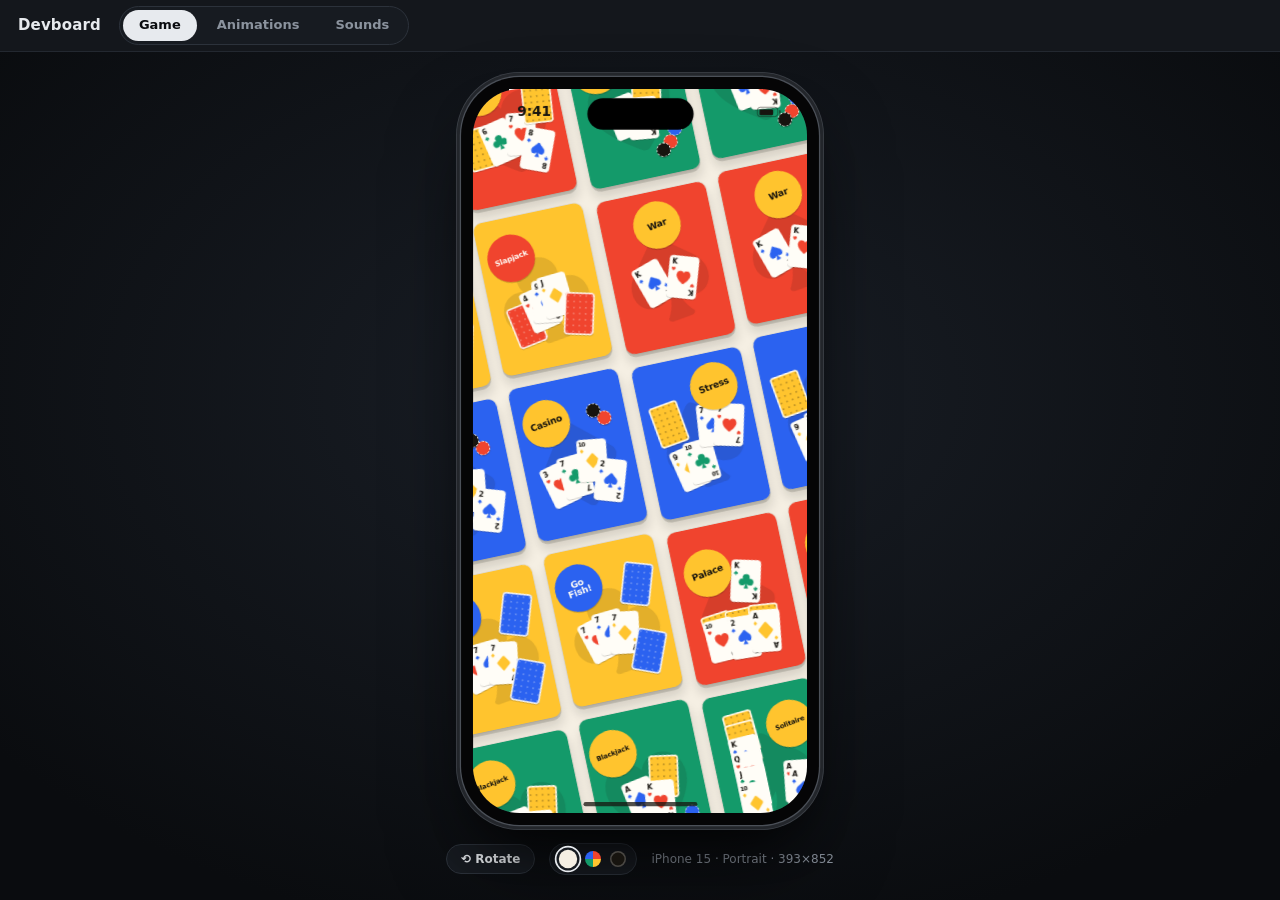
==== commit f873bdec: "Add devboard with Game, Animations and Sounds tabs Split the desktop view into a devboard shell: a t" ====
--- a/index.html
+++ b/index.html
@@ -18,6 +18,16 @@
 </head>
 <body class="booting route-lobby">
   <div id="app">
+    <header id="devboard-bar">
+      <div class="db-title">Devboard</div>
+      <nav class="db-tabs" role="tablist" aria-label="Devboard">
+        <button type="button" role="tab" data-tab="game" aria-controls="pane-game">Game</button>
+        <button type="button" role="tab" data-tab="animations" aria-controls="pane-animations">Animations</button>
+        <button type="button" role="tab" data-tab="sounds" aria-controls="pane-sounds">Sounds</button>
+      </nav>
+    </header>
+    <div id="devboard-body">
+    <section id="pane-game" class="db-pane" role="tabpanel" data-tab="game">
     <main id="stage">
       <div id="device-fit">
         <div id="device-scale">
@@ -89,8 +99,26 @@
       </details>
       <div id="panel-body"></div>
     </aside>
+    </section>
+
+    <section id="pane-animations" class="db-pane" role="tabpanel" data-tab="animations">
+      <div class="db-stage">
+        <div class="db-phone-fit">
+          <div class="db-phone">
+            <div class="db-phone-screen">
+              <iframe id="anim-frame" title="Stress, frozen" tabindex="-1"></iframe>
+            </div>
+          </div>
+        </div>
+        <div class="db-phone-label">iPhone 15 · Portrait · 393×852</div>
+      </div>
+    </section>
+
+    <section id="pane-sounds" class="db-pane" role="tabpanel" data-tab="sounds"></section>
+    </div>
   </div>
   <div id="safe-probe"></div>
+  <script type="module" src="src/devboard.js"></script>
   <script type="module" src="src/main.js?v=fourcolor"></script>
 </body>
 </html>
--- a/style.css
+++ b/style.css
@@ -30,7 +30,87 @@
 button { font: inherit; color: inherit; cursor: pointer; }
 body.booting *, body.booting *::before, body.booting *::after { transition: none !important; }
 
-#app { display: flex; width: 100%; height: 100%; }
+#app { display: flex; flex-direction: column; width: 100%; height: 100%; }
+
+/* --------------------------------------------------------------- devboard */
+
+/* The desktop shell: a bar of tabs on top, one pane per tab under it.
+   devboard.js adds body.devboard on desktop only; a real phone gets just the game. */
+#devboard-bar { display: none; }
+body.devboard #devboard-bar {
+  flex: none;
+  display: flex;
+  align-items: center;
+  gap: 18px;
+  height: 52px;
+  padding: 0 18px;
+  background: var(--panel);
+  border-bottom: 1px solid var(--line);
+}
+.db-title { font-weight: 700; font-size: 15px; letter-spacing: .01em; }
+.db-tabs { display: flex; gap: 4px; padding: 3px; border: 1px solid #2c323b; border-radius: 999px; background: #171b21; }
+.db-tabs button {
+  border: 0;
+  border-radius: 999px;
+  padding: 6px 16px;
+  background: transparent;
+  color: var(--muted);
+  font-weight: 600;
+  transition: background .15s, color .15s;
+}
+.db-tabs button:hover { color: var(--text); }
+.db-tabs button[aria-selected="true"] { background: var(--text); color: var(--bg); }
+
+#devboard-body { flex: 1; min-height: 0; display: flex; }
+.db-pane { flex: 1; min-width: 0; display: flex; }
+.db-pane[hidden] { display: none; }
+body:not(.devboard) .db-pane:not(#pane-game) { display: none; }
+
+/* Animations: a phone frame of its own, scaled to fit by devboard.js, with the
+   effects board (#fx-board) beside it. */
+.db-stage {
+  position: relative;
+  flex: 1;
+  min-width: 0;
+  display: flex;
+  flex-direction: column;
+  align-items: center;
+  justify-content: center;
+  gap: 18px;
+  background: radial-gradient(1200px 800px at 50% 40%, #1a1f27 0%, var(--bg) 70%);
+}
+.db-phone-fit { position: relative; flex: none; }
+.db-phone {
+  --bezel: 14px;
+  --radius: 55px;
+  position: absolute;
+  left: 50%;
+  top: 50%;
+  width: calc(393px + var(--bezel) * 2);
+  height: calc(852px + var(--bezel) * 2);
+  padding: var(--bezel);
+  border-radius: calc(var(--radius) + var(--bezel));
+  background: #050506;
+  transform: translate(-50%, -50%);
+  box-shadow:
+    0 0 0 1.5px #4b5058,
+    0 0 0 5px #23262b,
+    0 0 0 6px #3c4047,
+    0 50px 100px -20px rgba(0, 0, 0, .7),
+    0 30px 60px -30px rgba(0, 0, 0, .8);
+}
+.db-phone-screen {
+  position: relative;
+  width: 393px;
+  height: 852px;
+  border-radius: var(--radius);
+  overflow: hidden;
+  background: #F5EFE3;
+}
+:root[data-theme="ink"] .db-phone-screen { background: #17140F; }
+/* The frozen Stress table: this page again, embedded (?embed=stress). Look, don't touch. */
+#anim-frame { display: block; width: 100%; height: 100%; border: 0; pointer-events: none; }
+.db-phone-label { color: var(--muted); font-size: 12px; }
 
 /* ------------------------------------------------------------ stage/frame */
 
@@ -278,6 +358,44 @@
 .statusbar .battery::after { content: ''; position: absolute; right: -4px; top: 3px; width: 2px; height: 4px; border-radius: 0 1px 1px 0; background: color-mix(in srgb, currentColor 55%, transparent); }
 #device.landscape .statusbar { display: none; }
 
+/* The effects board: a column of buttons to the right of the Animations phone (devboard). */
+#fx-board {
+  position: absolute;
+  right: 10px;
+  top: 50%;
+  transform: translateY(-50%);
+  display: flex;
+  flex-direction: column;
+  gap: 5px;
+  width: 128px;
+  max-height: calc(100% - 24px);
+  padding: 12px 10px;
+  box-sizing: border-box;
+  overflow-y: auto;
+  border: 1px solid #2c323b;
+  border-radius: 16px;
+  background: #12161b;
+  color: #e7eaee;
+  font: 500 12px/1.2 system-ui, sans-serif;
+}
+.fxb-title { margin: 0 2px 2px; font-size: 13px; font-weight: 700; }
+.fxb-group { margin: 8px 2px 2px; color: var(--muted); font-size: 10px; font-weight: 600; letter-spacing: .06em; text-transform: uppercase; }
+.fxb-btn {
+  padding: 7px 9px;
+  border: 1px solid #2c323b;
+  border-radius: 9px;
+  background: #171b21;
+  color: inherit;
+  font: inherit;
+  text-align: left;
+  cursor: pointer;
+  transition: background-color .12s, transform .12s;
+}
+.fxb-btn:hover { background: #1f242c; }
+.fxb-btn:active { transform: scale(.96); background: #262c35; }
+/* It needs room beside the phone, and it has no place on a real phone. */
+body.mode-phone #fx-board { display: none; }
+@media (max-width: 640px) { #fx-board { display: none; } }
 #device-bar { display: flex; align-items: center; gap: 14px; color: var(--muted); font-size: 12px; }
 #device-bar button {
   border: 1px solid #2c323b;
@@ -2168,6 +2286,7 @@
   100% { opacity: 0; transform: translate(0, -190%) scale(1); }
 }
 /* Your turn: a soft glow in the game's color rises from your side of the table. */
+.fx-glow,
 .game-scene.fx-turn::after {
   content: '';
   position: absolute;
@@ -2181,6 +2300,27 @@
   animation: fx-turn .8s ease-out forwards;
 }
 @keyframes fx-turn { 0% { opacity: 0; transform: translateY(40%); } 30% { opacity: 1; transform: none; } 100% { opacity: 0; } }
+/* The same glow as a layer of its own, for anywhere. */
+.fx-glow { z-index: 2636; }
+/* A sheet of color over everything, for flashes and for dimming. */
+.fx-veil { position: absolute; inset: 0; z-index: 2638; pointer-events: none; opacity: 0; }
+/* A sticker slammed onto the middle of the screen: "You win!", a combo, a rank. */
+.fx-stamp {
+  position: absolute;
+  left: 50%;
+  top: 44%;
+  translate: -50% -50%;
+  z-index: 2650;
+  padding: 16px 30px 18px;
+  border-radius: 999px;
+  font: 700 38px/1 var(--font);
+  letter-spacing: -.02em;
+  white-space: nowrap;
+  pointer-events: none;
+  box-shadow: 0 0 0 4px var(--card), 0 7px 0 4px rgba(23, 20, 15, .18);
+}
+.fx-stamp.round { display: grid; place-items: center; width: 136px; height: 136px; box-sizing: border-box; padding: 0; border-radius: 50%; font-size: 84px; letter-spacing: 0; }
+.fx-stamp.round.word { font-size: 40px; }
 /* Whoever's turn it becomes: their name pops. */
 .rm-label.active .rm-name { display: inline-block; animation: fx-up .45s var(--spring); }
 /* A hand's result in Blackjack. */
@@ -2195,7 +2335,9 @@
 
 /* -------------------------------------------------- real phone: fullscreen */
 
-body.mode-phone #app { display: block; }
+body.mode-phone #app,
+body.mode-phone #devboard-body,
+body.mode-phone #pane-game { display: block; }
 body.mode-phone #stage { position: fixed; inset: 0; display: block; background: #000; }
 body.mode-phone #device-fit,
 body.mode-phone #device-scale,
@@ -2225,6 +2367,10 @@
 body.mode-phone .home-indicator,
 body.mode-phone .statusbar,
 body.mode-phone #device-bar { display: none; }
+/* Embedded in the devboard's phone frame: the frame's safe areas, island and status bar. */
+body.embed #screen { --safe-top: 59px; --safe-right: 0px; --safe-bottom: 34px; --safe-left: 0px; }
+body.embed .island, body.embed .home-indicator { display: block; }
+body.embed .statusbar { display: flex; }
 body.mode-phone input[type=range]::-webkit-slider-thumb { width: 24px; height: 24px; margin-top: -10px; }
 body.mode-phone .row { margin: 12px 0; }
 body.mode-phone .io-text { font-size: 16px; } /* < 16px makes iOS zoom on focus */
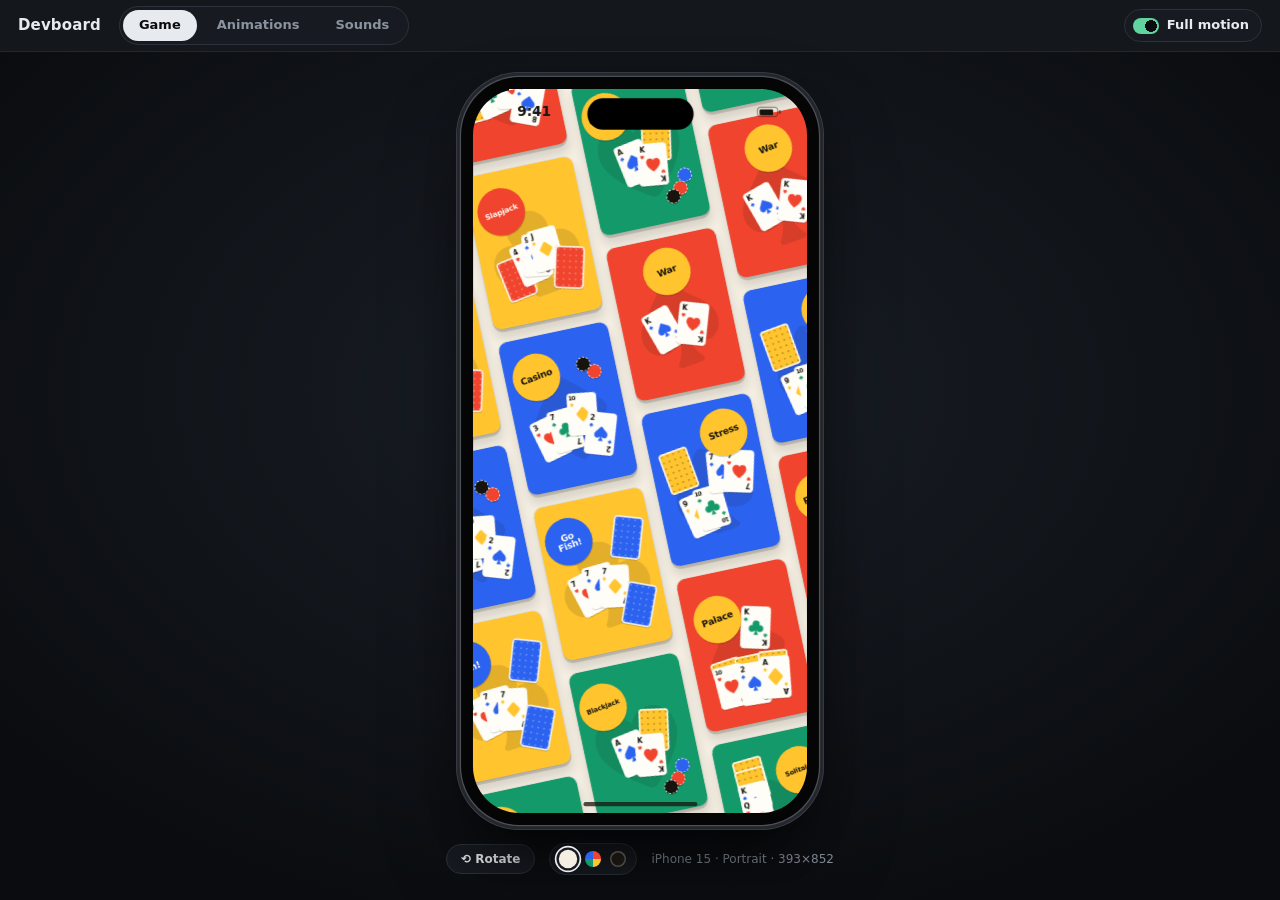
==== commit 5a3cc8ed: "Add Full motion switch to play animations under reduced motion Introduce src/motion.js as the single" ====
--- a/index.html
+++ b/index.html
@@ -25,6 +25,7 @@
         <button type="button" role="tab" data-tab="animations" aria-controls="pane-animations">Animations</button>
         <button type="button" role="tab" data-tab="sounds" aria-controls="pane-sounds">Sounds</button>
       </nav>
+      <button type="button" id="db-motion" role="switch" aria-checked="true" title="Play every animation, even with Reduce motion on in the system settings">Full motion</button>
     </header>
     <div id="devboard-body">
     <section id="pane-game" class="db-pane" role="tabpanel" data-tab="game">
--- a/style.css
+++ b/style.css
@@ -60,6 +60,29 @@
 }
 .db-tabs button:hover { color: var(--text); }
 .db-tabs button[aria-selected="true"] { background: var(--text); color: var(--bg); }
+/* Full motion switch, at the far right of the bar. */
+#db-motion {
+  margin-left: auto;
+  display: flex;
+  align-items: center;
+  gap: 8px;
+  padding: 6px 12px 6px 8px;
+  border: 1px solid #2c323b;
+  border-radius: 999px;
+  background: #171b21;
+  color: var(--muted);
+  font-weight: 600;
+}
+#db-motion::before {
+  content: '';
+  width: 26px;
+  height: 16px;
+  border-radius: 999px;
+  background: #2c323b radial-gradient(circle 6px at 8px 50%, var(--muted) 98%, transparent) no-repeat;
+  transition: background .15s;
+}
+#db-motion[aria-checked="true"] { color: var(--text); }
+#db-motion[aria-checked="true"]::before { background: var(--accent) radial-gradient(circle 6px at 18px 50%, #0a0c0f 98%, transparent) no-repeat; }
 
 #devboard-body { flex: 1; min-height: 0; display: flex; }
 .db-pane { flex: 1; min-width: 0; display: flex; }
@@ -296,8 +319,11 @@
   --hi-edge: color-mix(in srgb, var(--hi) 72%, var(--ink-c));
   --scrim: color-mix(in srgb, var(--ink-c) 42%, transparent);
 }
+/* Cut short under the system's "Reduce motion", unless the devboard's "Full motion" is on (motion.js). */
 @media (prefers-reduced-motion: reduce) {
-  #screen *, #screen *::before, #screen *::after { animation-duration: .01s !important; animation-iteration-count: 1 !important; }
+  :root:not([data-motion="full"]) #screen *,
+  :root:not([data-motion="full"]) #screen *::before,
+  :root:not([data-motion="full"]) #screen *::after { animation-duration: .01s !important; animation-iteration-count: 1 !important; }
 }
 
 .island {
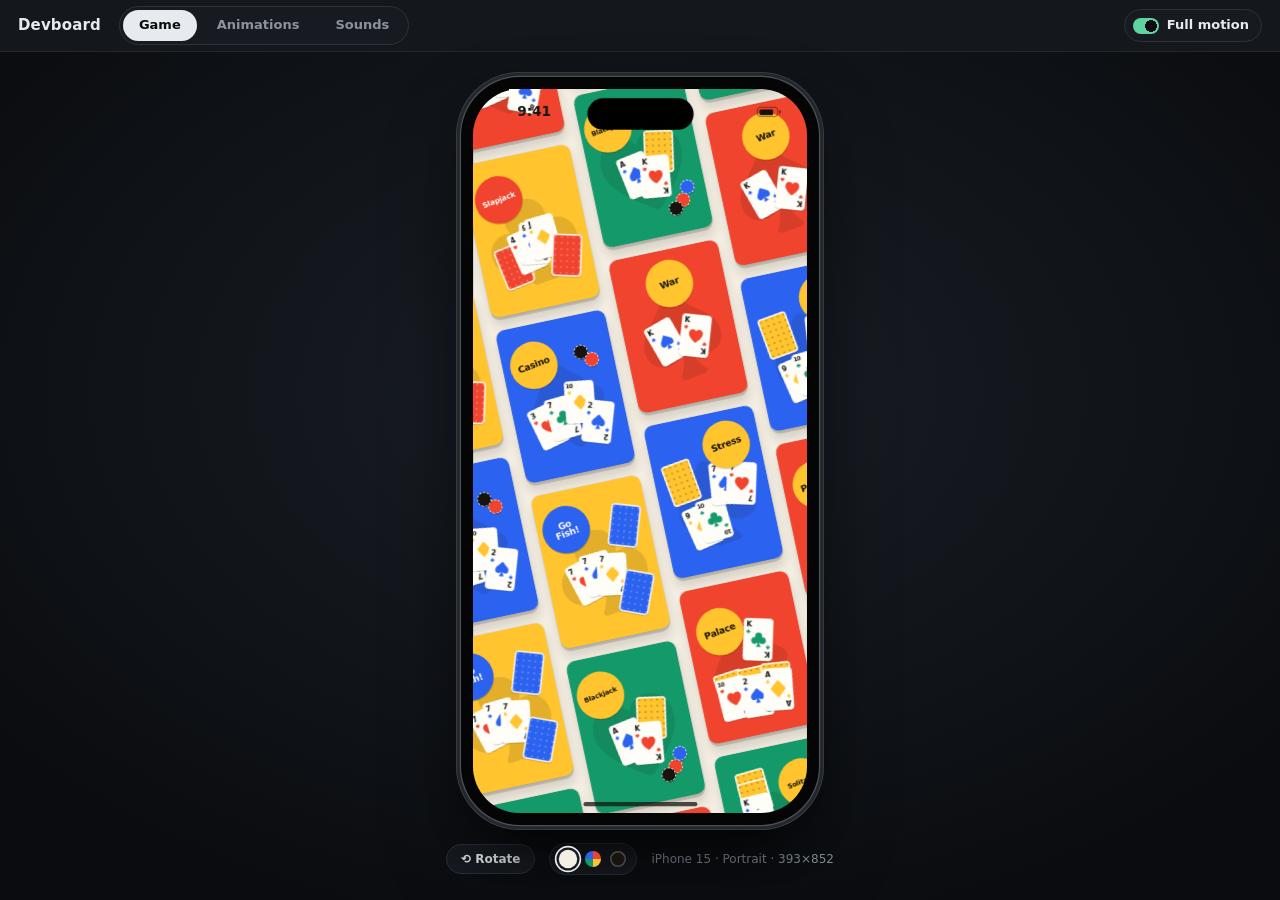
==== commit 9824fbee: "Add DL-1 synth and sound bank to Sounds tab Replace the empty Sounds tab with the DL-1 monophonic sy" ====
--- a/index.html
+++ b/index.html
@@ -15,6 +15,7 @@
     try { document.documentElement.dataset.theme = localStorage.getItem('thedeck.theme') || 'paper'; } catch { document.documentElement.dataset.theme = 'paper'; }
   </script>
   <link rel="stylesheet" href="style.css?v=fourcolor">
+  <link rel="stylesheet" href="src/sounds/sounds.css">
 </head>
 <body class="booting route-lobby">
   <div id="app">
--- a/src/sounds/sounds.css
+++ b/src/sounds/sounds.css
@@ -0,0 +1,202 @@
+/* The devboard's Sounds tab: the DL-1 synth and the sound bank. */
+
+#pane-sounds.snd:not([hidden]) { overflow-y: auto; display: block; background: radial-gradient(1200px 800px at 50% 20%, #1a1f27 0%, var(--bg) 70%); }
+.snd-wrap { max-width: 1360px; margin: 0 auto; padding: 28px 24px 60px; display: grid; gap: 28px; }
+
+/* ------------------------------------------------------------ the synth body */
+.snd-synth {
+  --red: #F0442E;
+  --yellow: #FFC42E;
+  --green: #149A6A;
+  --blue: #2B62F0;
+  position: relative;
+  border-radius: 14px;
+  background: linear-gradient(#2a2e35, #202328);
+  box-shadow: 0 0 0 1px #3a3f48, inset 0 1px 0 rgba(255, 255, 255, .06), 0 30px 60px -20px rgba(0, 0, 0, .7);
+  overflow: hidden;
+  user-select: none;
+  -webkit-user-select: none;
+}
+/* The four-color stripe along the top edge. */
+.snd-synth::before {
+  content: '';
+  display: block;
+  height: 6px;
+  background: linear-gradient(90deg, var(--red) 0 25%, var(--yellow) 0 50%, var(--green) 0 75%, var(--blue) 0);
+}
+.snd-top { display: flex; align-items: center; gap: 18px; padding: 14px 18px 10px; }
+.snd-brand { display: flex; align-items: baseline; gap: 10px; flex: none; }
+.snd-model { font: 700 26px/1 var(--font); letter-spacing: -.02em; color: #f3efe6; }
+.snd-kind { font-size: 10px; letter-spacing: .18em; text-transform: uppercase; color: var(--muted); }
+.snd-scope { flex: 1; min-width: 120px; height: 52px; border-radius: 8px; background: #0d1013; box-shadow: inset 0 0 0 1px #000, inset 0 2px 6px rgba(0, 0, 0, .6); }
+.snd-tools { display: flex; align-items: center; gap: 8px; flex: none; }
+.snd-status { max-width: 200px; overflow: hidden; text-overflow: ellipsis; white-space: nowrap; color: var(--muted); font-size: 12px; margin-right: 4px; }
+.snd-tool {
+  border: 1px solid #3a3f48;
+  background: #171b21;
+  color: var(--text);
+  border-radius: 999px;
+  padding: 5px 12px;
+  font-weight: 600;
+  font-size: 12px;
+}
+.snd-tool:hover { background: #1f242c; }
+.snd-tool:active { transform: scale(.95); }
+.snd-volume { display: flex; align-items: center; gap: 8px; color: var(--muted); font-size: 12px; margin-left: 6px; }
+.snd-volume input { width: 90px; accent-color: var(--accent); }
+
+/* ------------------------------------------------------------ front panel */
+.snd-panel { display: flex; justify-content: space-between; gap: 2px; padding: 4px 12px 14px; overflow-x: auto; }
+.snd-sec { flex: none; padding: 0 8px; border-left: 1px solid rgba(255, 255, 255, .06); }
+.snd-sec:first-child { border-left: 0; }
+.snd-sec-title {
+  margin: 0 0 10px;
+  padding-bottom: 5px;
+  border-bottom: 2px solid var(--sec);
+  color: #f3efe6;
+  font: 700 11px/1 var(--font);
+  letter-spacing: .14em;
+  text-transform: uppercase;
+}
+.c-red { --sec: var(--red); }
+.c-yellow { --sec: var(--yellow); }
+.c-green { --sec: var(--green); }
+.c-blue { --sec: var(--blue); }
+.snd-row { display: flex; gap: 4px; align-items: stretch; }
+.snd-label { color: var(--muted); font-size: 10px; font-weight: 600; letter-spacing: .06em; text-transform: uppercase; text-align: center; white-space: nowrap; }
+.snd-val { color: #f3efe6; font: 600 10px/1 ui-monospace, SFMono-Regular, Menlo, monospace; text-align: center; min-height: 10px; }
+
+/* Vertical sliders: a slot with a square cap in the section's color. */
+.snd-slider { display: flex; flex-direction: column; align-items: center; gap: 6px; width: 34px; cursor: ns-resize; }
+.snd-slider input {
+  writing-mode: vertical-lr;
+  direction: rtl;
+  -webkit-appearance: none;
+  appearance: none;
+  width: 22px;
+  height: 120px;
+  margin: 0;
+  background: transparent;
+  cursor: ns-resize;
+}
+.snd-slider input::-webkit-slider-runnable-track { width: 4px; border-radius: 2px; background: #0d1013; box-shadow: 0 0 0 1px #000; }
+.snd-slider input::-moz-range-track { width: 4px; border-radius: 2px; background: #0d1013; }
+.snd-slider input::-webkit-slider-thumb {
+  -webkit-appearance: none;
+  width: 22px;
+  height: 12px;
+  margin-left: -9px;
+  border-radius: 3px;
+  background: linear-gradient(var(--sec) 0 40%, #111 40% 60%, var(--sec) 60%);
+  box-shadow: 0 2px 3px rgba(0, 0, 0, .6), inset 0 1px 0 rgba(255, 255, 255, .3);
+}
+.snd-slider input::-moz-range-thumb { width: 22px; height: 12px; border: 0; border-radius: 3px; background: var(--sec); }
+.snd-slider input:focus-visible { outline: 1px dashed var(--sec); outline-offset: 2px; }
+
+/* Selector switches: a stack of small buttons, the chosen one lit. */
+.snd-choice { display: flex; flex-direction: column; gap: 4px; min-width: 52px; }
+.snd-choice .snd-label { margin-bottom: 2px; }
+.snd-choice button {
+  border: 1px solid #3a3f48;
+  border-radius: 6px;
+  padding: 4px 6px;
+  background: #171b21;
+  color: var(--muted);
+  font-size: 11px;
+  font-weight: 600;
+}
+.snd-choice button:hover { color: var(--text); }
+.snd-choice button[aria-pressed="true"] { background: var(--sec); border-color: var(--sec); color: #0a0c0f; }
+
+/* ------------------------------------------------------------ keyboard */
+.snd-kbwrap { padding: 10px 18px 18px; background: #16191d; border-top: 1px solid #000; }
+.snd-kbinfo { display: flex; align-items: center; gap: 8px; margin-bottom: 8px; }
+.snd-oct { min-width: 46px; text-align: center; color: var(--text); font-size: 12px; font-weight: 600; }
+.snd-hint { color: var(--muted); font-size: 12px; margin-left: 8px; }
+.snd-kb {
+  --kw: calc(100% / var(--whites));
+  --bw: calc(var(--kw) * .62);
+  position: relative;
+  display: flex;
+  height: 120px;
+  touch-action: none;
+  cursor: pointer;
+}
+.snd-key.white {
+  flex: 1;
+  margin-right: 2px;
+  border-radius: 0 0 5px 5px;
+  background: linear-gradient(#f7f3ea, #e8e2d4);
+  box-shadow: inset 0 -5px 0 #cfc7b6;
+}
+.snd-key.white.down { background: #e2dccd; box-shadow: inset 0 -2px 0 #cfc7b6; }
+.snd-key.black {
+  position: absolute;
+  top: 0;
+  z-index: 1;
+  width: var(--bw);
+  height: 62%;
+  border-radius: 0 0 4px 4px;
+  background: linear-gradient(#2a2d33, #0f1114);
+  box-shadow: inset 0 -4px 0 #000, 0 2px 3px rgba(0, 0, 0, .5);
+}
+.snd-key.black.down { background: #0b0c0e; box-shadow: inset 0 -1px 0 #000; }
+.snd-key.down { outline: 2px solid var(--accent); outline-offset: -2px; }
+
+/* ------------------------------------------------------------ sound bank */
+.snd-bank { display: grid; gap: 22px; }
+.snd-group-head { display: flex; align-items: baseline; gap: 12px; margin-bottom: 10px; }
+.snd-group-head h2 { margin: 0; font-size: 16px; font-weight: 700; }
+.snd-group-head span { color: var(--muted); font-size: 12px; }
+.snd-grid { display: grid; grid-template-columns: repeat(auto-fill, minmax(170px, 1fr)); gap: 8px; }
+.snd-tile {
+  position: relative;
+  display: flex;
+  border: 1px solid #2c323b;
+  border-radius: 12px;
+  background: #171b21;
+  overflow: hidden;
+  transition: border-color .15s;
+}
+.snd-tile:hover { border-color: #3d444f; }
+.snd-tile.editing { border-color: var(--accent); }
+/* A bar runs along the bottom while the sound plays. */
+.snd-tile::after {
+  content: '';
+  position: absolute;
+  left: 0;
+  bottom: 0;
+  height: 2px;
+  width: 0;
+  background: var(--accent);
+}
+.snd-tile.playing::after { animation: snd-progress var(--dur, .4s) linear forwards; }
+@keyframes snd-progress { from { width: 0; opacity: 1; } 95% { opacity: 1; } to { width: 100%; opacity: 0; } }
+.snd-play {
+  flex: 1;
+  min-width: 0;
+  display: flex;
+  flex-direction: column;
+  align-items: flex-start;
+  gap: 2px;
+  padding: 10px 12px;
+  border: 0;
+  background: transparent;
+  color: var(--text);
+  text-align: left;
+}
+.snd-play:hover { background: #1c2128; }
+.snd-play:active { background: #232932; }
+.snd-tile-name { font-weight: 700; font-size: 13px; }
+.snd-tile-hint { color: var(--muted); font-size: 11px; line-height: 1.3; }
+.snd-edit {
+  flex: none;
+  padding: 0 10px;
+  border: 0;
+  border-left: 1px solid #2c323b;
+  background: transparent;
+  color: var(--muted);
+  font-size: 11px;
+  font-weight: 600;
+}
+.snd-edit:hover { color: var(--accent); background: #1c2128; }
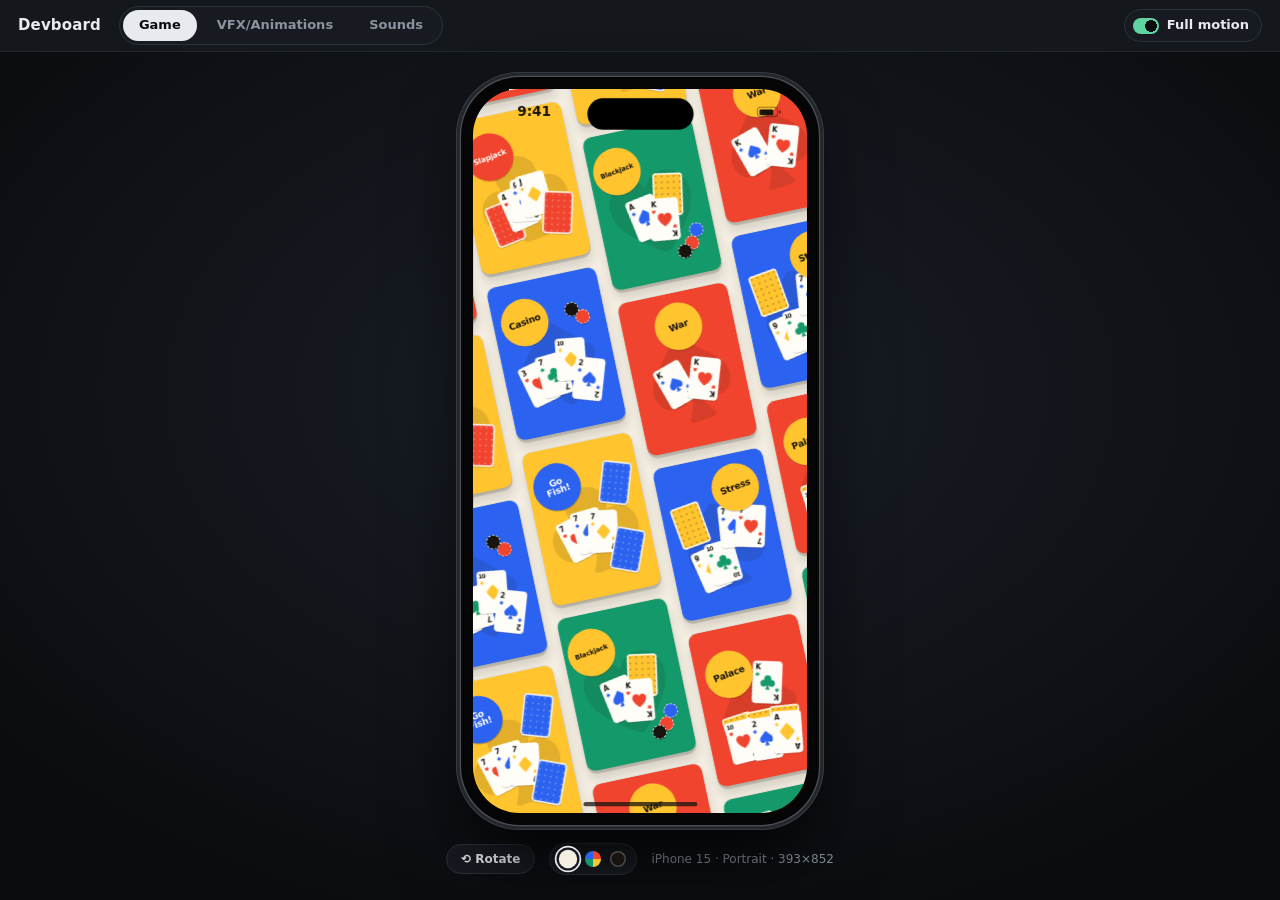
==== commit b1507372: "Make the effects editable: VFX/Animations tab with a layer editor - Rename the devboard's Animations" ====
--- a/index.html
+++ b/index.html
@@ -23,7 +23,7 @@
       <div class="db-title">Devboard</div>
       <nav class="db-tabs" role="tablist" aria-label="Devboard">
         <button type="button" role="tab" data-tab="game" aria-controls="pane-game">Game</button>
-        <button type="button" role="tab" data-tab="animations" aria-controls="pane-animations">Animations</button>
+        <button type="button" role="tab" data-tab="animations" aria-controls="pane-animations">VFX/Animations</button>
         <button type="button" role="tab" data-tab="sounds" aria-controls="pane-sounds">Sounds</button>
       </nav>
       <button type="button" id="db-motion" role="switch" aria-checked="true" title="Play every animation, even with Reduce motion on in the system settings">Full motion</button>
--- a/style.css
+++ b/style.css
@@ -384,7 +384,11 @@
 .statusbar .battery::after { content: ''; position: absolute; right: -4px; top: 3px; width: 2px; height: 4px; border-radius: 0 1px 1px 0; background: color-mix(in srgb, currentColor 55%, transparent); }
 #device.landscape .statusbar { display: none; }
 
-/* The effects board: a column of buttons to the right of the Animations phone (devboard). */
+/* The VFX/Animations board: a column to the right of that tab's phone (devboard).
+   It lists the effects; opening one turns it into an editor, which is wider, so
+   the phone moves over to make room. */
+.db-stage { transition: padding .3s var(--ease); }
+body.fx-editing .db-stage { padding-right: 262px; }
 #fx-board {
   position: absolute;
   right: 10px;
@@ -393,7 +397,7 @@
   display: flex;
   flex-direction: column;
   gap: 5px;
-  width: 128px;
+  width: 160px;
   max-height: calc(100% - 24px);
   padding: 12px 10px;
   box-sizing: border-box;
@@ -403,10 +407,14 @@
   background: #12161b;
   color: #e7eaee;
   font: 500 12px/1.2 system-ui, sans-serif;
-}
+  transition: width .3s var(--ease);
+}
+#fx-board.editing { width: 256px; }
 .fxb-title { margin: 0 2px 2px; font-size: 13px; font-weight: 700; }
 .fxb-group { margin: 8px 2px 2px; color: var(--muted); font-size: 10px; font-weight: 600; letter-spacing: .06em; text-transform: uppercase; }
-.fxb-btn {
+.fxb-row { display: flex; gap: 4px; }
+.fxb-row .fxb-btn { flex: 1; min-width: 0; overflow: hidden; text-overflow: ellipsis; white-space: nowrap; }
+.fxb-btn, .fxb-play, .fxb-mini {
   padding: 7px 9px;
   border: 1px solid #2c323b;
   border-radius: 9px;
@@ -417,8 +425,38 @@
   cursor: pointer;
   transition: background-color .12s, transform .12s;
 }
-.fxb-btn:hover { background: #1f242c; }
-.fxb-btn:active { transform: scale(.96); background: #262c35; }
+.fxb-play, .fxb-mini { flex: none; width: 28px; padding: 7px 0; text-align: center; color: var(--muted); }
+:is(.fxb-btn, .fxb-play, .fxb-mini):hover { background: #1f242c; color: #e7eaee; }
+:is(.fxb-btn, .fxb-play, .fxb-mini):active { transform: scale(.96); background: #262c35; }
+.fxb-new { margin-top: 6px; border-style: dashed; color: var(--muted); text-align: center; }
+.fxb-wide { text-align: center; }
+.fxb-note { margin: 6px 2px 0; color: var(--muted); font-size: 11px; line-height: 1.35; }
+/* The editor. */
+.fxb-edit-head { display: flex; align-items: center; gap: 8px; }
+.fxb-edit-head .fxb-title { margin: 0; }
+#fx-board :is(input[type="text"], select) {
+  min-width: 0;
+  padding: 6px 8px;
+  border: 1px solid #2c323b;
+  border-radius: 8px;
+  background: #0d1014;
+  color: inherit;
+  font: inherit;
+}
+#fx-board .fxb-name { font-size: 14px; font-weight: 600; }
+.fxb-layer { display: flex; flex-direction: column; gap: 7px; padding: 8px; border: 1px solid #2c323b; border-radius: 11px; background: #171b21; }
+.fxb-layer-head { display: flex; gap: 4px; }
+.fxb-layer-head .fxb-type { flex: 1; font-weight: 600; }
+.fxb-layer .fxb-mini { background: #12161b; }
+.fxb-field { display: grid; grid-template-columns: 1fr auto; align-items: center; gap: 3px 8px; color: var(--muted); font-size: 11px; }
+.fxb-field-value { color: #e7eaee; font-variant-numeric: tabular-nums; }
+.fxb-field input[type="range"] { grid-column: 1 / -1; width: 100%; margin: 0; accent-color: #e7eaee; }
+.fxb-field :is(input[type="text"], select) { width: 124px; }
+.fxb-field input[type="checkbox"] { margin: 0; accent-color: #e7eaee; }
+.fxb-actions { display: flex; gap: 5px; margin-top: 4px; }
+.fxb-actions .fxb-btn { flex: 1; text-align: center; }
+#fx-board .fxb-save { background: #e7eaee; border-color: #e7eaee; color: #12161b; font-weight: 700; }
+#fx-board .fxb-danger { color: #ff8b7b; }
 /* It needs room beside the phone, and it has no place on a real phone. */
 body.mode-phone #fx-board { display: none; }
 @media (max-width: 640px) { #fx-board { display: none; } }
@@ -2312,8 +2350,7 @@
   100% { opacity: 0; transform: translate(0, -190%) scale(1); }
 }
 /* Your turn: a soft glow in the game's color rises from your side of the table. */
-.fx-glow,
-.game-scene.fx-turn::after {
+.fx-glow {
   content: '';
   position: absolute;
   left: 0;
@@ -2343,7 +2380,7 @@
   letter-spacing: -.02em;
   white-space: nowrap;
   pointer-events: none;
-  box-shadow: 0 0 0 4px var(--card), 0 7px 0 4px rgba(23, 20, 15, .18);
+  box-shadow: 0 7px 0 rgba(23, 20, 15, .18);
 }
 .fx-stamp.round { display: grid; place-items: center; width: 136px; height: 136px; box-sizing: border-box; padding: 0; border-radius: 50%; font-size: 84px; letter-spacing: 0; }
 .fx-stamp.round.word { font-size: 40px; }
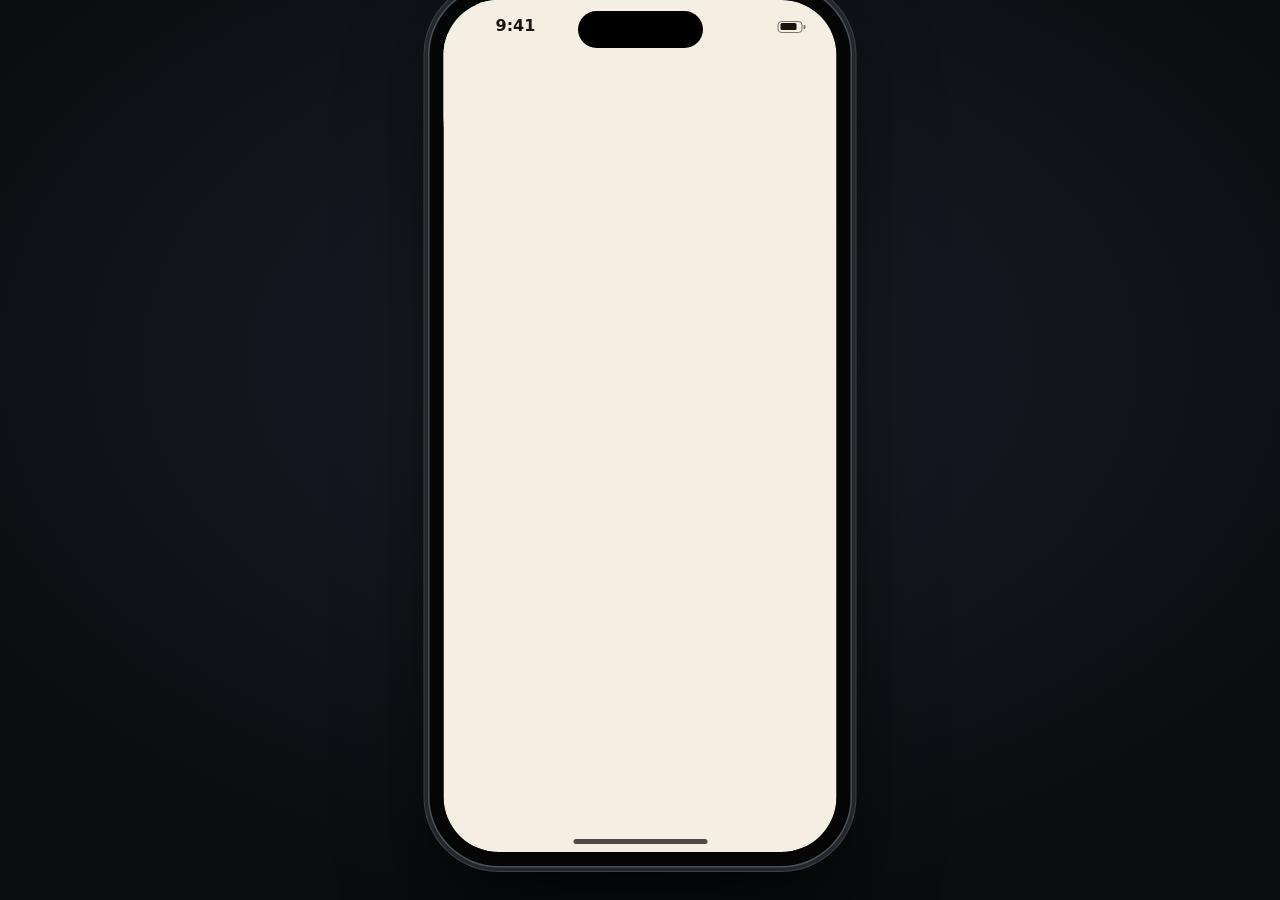
==== commit b3198288: "Add sound effects in the game and a Sound switch Play the synthesized sound bank in the game: sfx.js" ====
--- a/index.html
+++ b/index.html
@@ -26,7 +26,8 @@
         <button type="button" role="tab" data-tab="animations" aria-controls="pane-animations">VFX/Animations</button>
         <button type="button" role="tab" data-tab="sounds" aria-controls="pane-sounds">Sounds</button>
       </nav>
-      <button type="button" id="db-motion" role="switch" aria-checked="true" title="Play every animation, even with Reduce motion on in the system settings">Full motion</button>
+      <button type="button" id="db-sound" class="db-switch" role="switch" aria-checked="true" title="Sound effects in the game and on the Animations tab">Sound</button>
+      <button type="button" id="db-motion" class="db-switch" role="switch" aria-checked="true" title="Play every animation, even with Reduce motion on in the system settings">Full motion</button>
     </header>
     <div id="devboard-body">
     <section id="pane-game" class="db-pane" role="tabpanel" data-tab="game">
--- a/style.css
+++ b/style.css
@@ -61,8 +61,8 @@
 .db-tabs button:hover { color: var(--text); }
 .db-tabs button[aria-selected="true"] { background: var(--text); color: var(--bg); }
 /* Full motion switch, at the far right of the bar. */
-#db-motion {
-  margin-left: auto;
+#db-sound { margin-left: auto; }
+.db-switch {
   display: flex;
   align-items: center;
   gap: 8px;
@@ -73,7 +73,7 @@
   color: var(--muted);
   font-weight: 600;
 }
-#db-motion::before {
+.db-switch::before {
   content: '';
   width: 26px;
   height: 16px;
@@ -81,8 +81,8 @@
   background: #2c323b radial-gradient(circle 6px at 8px 50%, var(--muted) 98%, transparent) no-repeat;
   transition: background .15s;
 }
-#db-motion[aria-checked="true"] { color: var(--text); }
-#db-motion[aria-checked="true"]::before { background: var(--accent) radial-gradient(circle 6px at 18px 50%, #0a0c0f 98%, transparent) no-repeat; }
+.db-switch[aria-checked="true"] { color: var(--text); }
+.db-switch[aria-checked="true"]::before { background: var(--accent) radial-gradient(circle 6px at 18px 50%, #0a0c0f 98%, transparent) no-repeat; }
 
 #devboard-body { flex: 1; min-height: 0; display: flex; }
 .db-pane { flex: 1; min-width: 0; display: flex; }
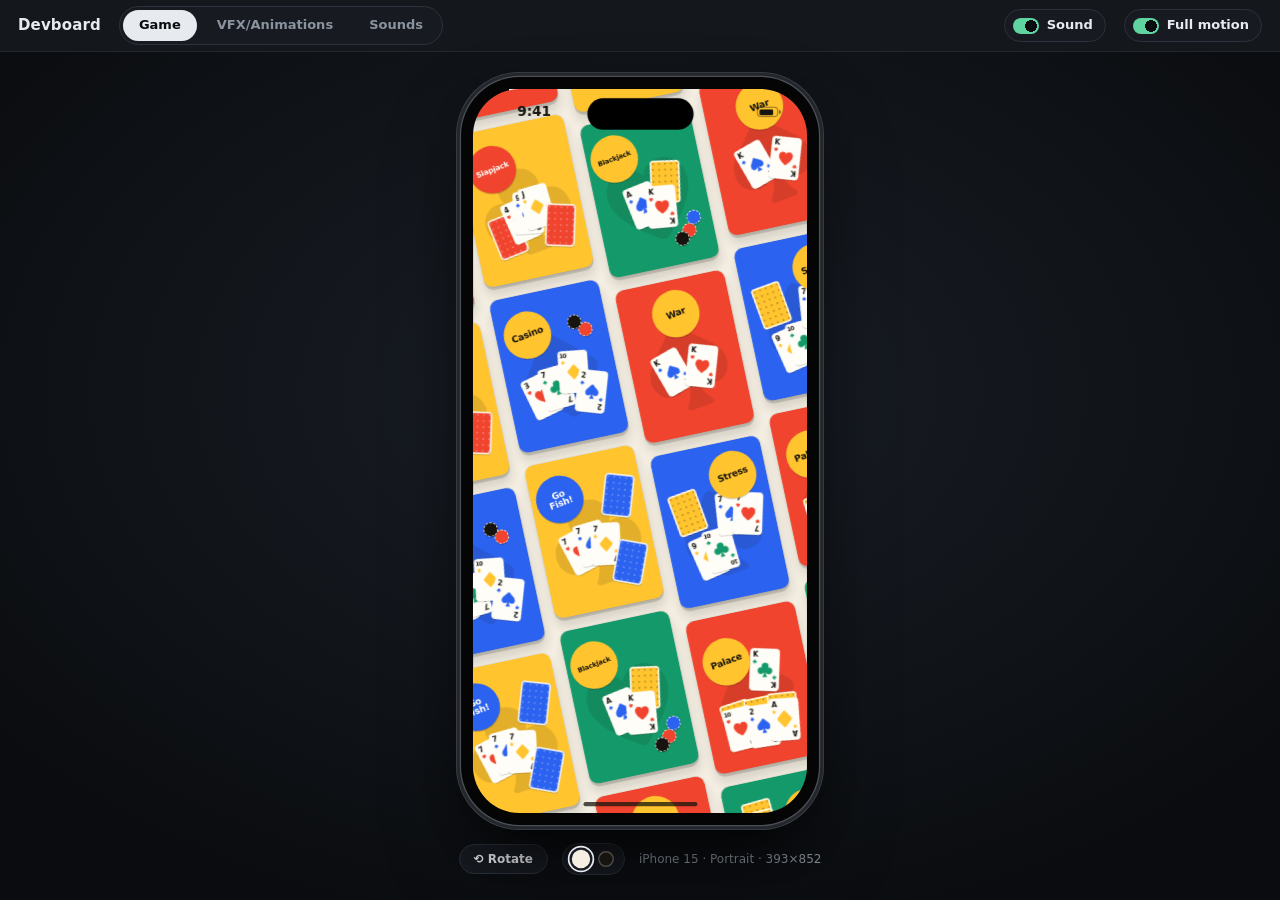
==== commit 3c453dea: "Sound iteration and VFX-iteration" ====
--- a/index.html
+++ b/index.html
@@ -11,8 +11,8 @@
   <link rel="icon" href="data:,">
   <title>The Deck Lab</title>
   <script>
-    // Backdrop (paper / color / ink) before first paint; src/theme.js owns it after that.
-    try { document.documentElement.dataset.theme = localStorage.getItem('thedeck.theme') || 'paper'; } catch { document.documentElement.dataset.theme = 'paper'; }
+    // Backdrop (paper / ink) before first paint; src/theme.js owns it after that.
+    try { document.documentElement.dataset.theme = localStorage.getItem('thedeck.theme') === 'ink' ? 'ink' : 'paper'; } catch { document.documentElement.dataset.theme = 'paper'; }
   </script>
   <link rel="stylesheet" href="style.css?v=fourcolor">
   <link rel="stylesheet" href="src/sounds/sounds.css">
--- a/style.css
+++ b/style.css
@@ -262,21 +262,6 @@
   --shade-lift: color-mix(in srgb, var(--ink-c) 20%, var(--paper));
 }
 :root[data-theme="paper"] #screen[data-c="yellow"] { --mark: var(--ink-c); }
-:root[data-theme="color"] #screen {
-  --base: var(--c);
-  --fg: var(--on-c);
-  --hi: var(--p);
-  --hi-fg: var(--on-p);
-  --mark: var(--on-c);
-  --back: var(--ink-c);
-  --back-fg: var(--paper);
-  --you: var(--on-c);
-  --them: var(--on-c);
-  --dim: var(--card);
-  --dim-by: .62;
-  --shade: color-mix(in srgb, var(--ink-c) 22%, var(--c));
-  --shade-lift: color-mix(in srgb, var(--ink-c) 26%, var(--c));
-}
 /* The hand feel lab keeps its dark table whatever the backdrop is. */
 :root[data-theme="ink"] #screen,
 :root body.route-lab #screen {
@@ -470,13 +455,12 @@
   color: var(--text);
 }
 #device-bar button:hover { background: #1f242c; }
-/* Backdrop switch (paper / color / ink), next to Rotate under the frame. */
+/* Backdrop switch (paper / ink), next to Rotate under the frame. */
 .theme-switch { display: flex; align-items: center; gap: 9px; padding: 7px 10px; border: 1px solid #2c323b; border-radius: 999px; background: #171b21; }
 body.route-lab .theme-switch { display: none; } /* the lab keeps its own dark table */
 #device-bar .theme-swatch { position: relative; width: 16px; height: 16px; padding: 0; border: 0; border-radius: 50%; box-shadow: inset 0 0 0 1.5px rgba(255, 255, 255, .22); transition: transform .35s cubic-bezier(.3, 1.5, .5, 1), box-shadow .2s; }
 #device-bar .theme-swatch::before { content: ''; position: absolute; inset: -8px -5px; }
 #device-bar .theme-swatch-paper { background: #F5EFE3; }
-#device-bar .theme-swatch-color { background: conic-gradient(#F0442E 0 25%, #FFC42E 0 50%, #149A6A 0 75%, #2B62F0 0); box-shadow: none; }
 #device-bar .theme-swatch-ink { background: #17140F; }
 #device-bar .theme-swatch[aria-checked="true"] { transform: scale(1.15); box-shadow: 0 0 0 2px #171b21, 0 0 0 3.5px #e7eaee; }
 #device-bar .theme-swatch:active { transform: scale(.82); }
@@ -1002,9 +986,6 @@
 @keyframes gs-wheel { to { transform: rotate(360deg); } }
 /* Every suit takes the active game's color, and changes with it. */
 .gs-wheel path { fill: var(--c); transition: fill .45s var(--ease); }
-/* On the color backdrop the screen already is that color, so the suits take the text color there. */
-:root[data-theme="color"] .gs-wheel path { fill: var(--fg); }
-:root[data-theme="color"] .gs-wheel svg { opacity: .08; }
 /* On ink the game color sinks into the dark, so the wheel gets more of it. */
 :root[data-theme="ink"] .gs-wheel svg { opacity: .24; }
 .gs::before { content: ''; flex: 1 1 0; }
@@ -1368,14 +1349,6 @@
     0 0 0 1px rgba(23, 20, 15, .06),
     0 calc(var(--w) * .028) 0 rgba(23, 20, 15, .16),
     0 calc(var(--w) * .08) calc(var(--w) * .1) rgba(23, 20, 15, .14);
-}
-/* On the color backdrop the selected box has the table's own color, so a
-   deeper shadow does the job the paper border used to do. */
-:root[data-theme="color"] .gs-item .cv {
-  box-shadow:
-    0 0 0 1px rgba(23, 20, 15, .1),
-    0 calc(var(--w) * .028) 0 rgba(23, 20, 15, .24),
-    0 calc(var(--w) * .1) calc(var(--w) * .16) rgba(23, 20, 15, .3);
 }
 .cv-suit { position: absolute; left: 50%; top: 56%; width: 92%; transform: translate(-50%, -50%) rotate(-8deg); color: color-mix(in srgb, var(--c) 88%, var(--ink-c)); }
 .cv-suit .suit-mark { width: 100%; color: inherit; }
--- a/src/sounds/sounds.css
+++ b/src/sounds/sounds.css
@@ -26,7 +26,9 @@
 }
 .snd-top { display: flex; align-items: center; gap: 18px; padding: 14px 18px 10px; }
 .snd-brand { display: flex; align-items: baseline; gap: 10px; flex: none; }
-.snd-model { font: 700 26px/1 var(--font); letter-spacing: -.02em; color: #f3efe6; }
+.snd-model { padding: 0; border: 0; background: none; cursor: pointer; font: 700 26px/1 var(--font); letter-spacing: -.02em; color: #f3efe6; opacity: .28; transition: opacity .15s; }
+.snd-model:hover { opacity: .6; }
+.snd-model[aria-pressed="true"] { opacity: 1; cursor: default; }
 .snd-kind { font-size: 10px; letter-spacing: .18em; text-transform: uppercase; color: var(--muted); }
 .snd-scope { flex: 1; min-width: 120px; height: 52px; border-radius: 8px; background: #0d1013; box-shadow: inset 0 0 0 1px #000, inset 0 2px 6px rgba(0, 0, 0, .6); }
 .snd-tools { display: flex; align-items: center; gap: 8px; flex: none; }
